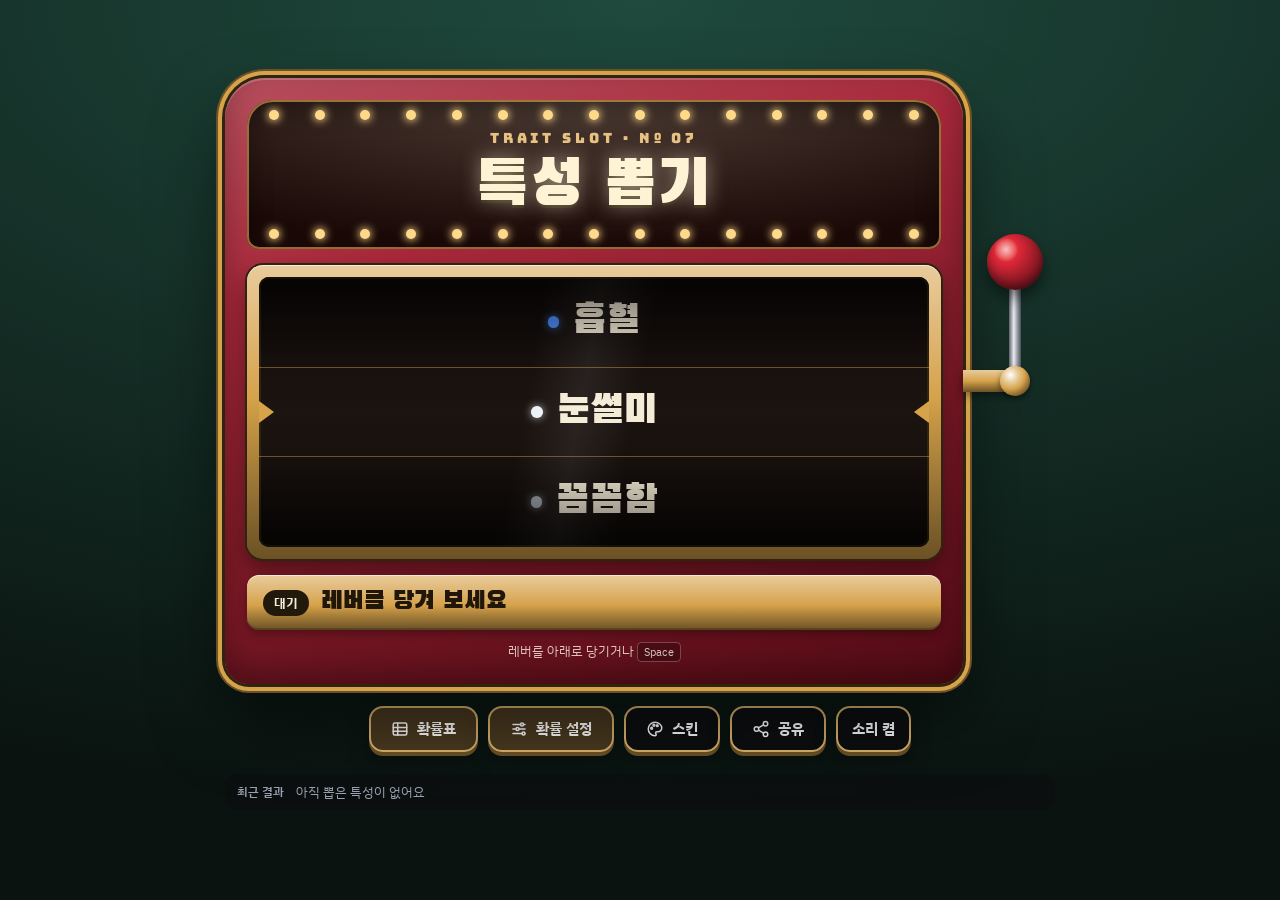
==== index.html @ 380b61eb "특성 뽑기 슬롯 첫 버전 - 레버를 당기면 특성이 도는 슬롯머신, 등급 7단계별 연출 - 확률표 창, 확률 설정 창(특성·확률 편집, 연출 미리보기) - 기본 스킨 10개와 커스텀" ====
<!doctype html>
<html lang="ko">
<head>
<meta charset="utf-8">
<meta name="viewport" content="width=device-width, initial-scale=1, viewport-fit=cover">
<title>특성 뽑기 슬롯</title>
<meta name="description" content="레버를 당기면 특성이 슬롯처럼 돌아가는 뽑기. 확률, 특성, 스킨을 직접 정하고 링크로 친구에게 보낼 수 있어요.">
<meta property="og:title" content="특성 뽑기 슬롯">
<meta property="og:description" content="레버를 당겨 특성을 뽑아 보세요. 희귀할수록 연출이 커져요.">
<link rel="preconnect" href="https://fonts.googleapis.com">
<link rel="preconnect" href="https://fonts.gstatic.com" crossorigin>
<link rel="stylesheet" href="https://fonts.googleapis.com/css2?family=Black+Han+Sans&family=Bungee&family=Do+Hyeon&family=Gaegu:wght@700&family=IBM+Plex+Sans+KR:wght@400;500;600;700&family=Jua&display=swap">
<style>
*,*::before,*::after{box-sizing:border-box}
[hidden]{display:none!important}
:root{
  color-scheme:dark;
  /* 스킨이 덮어쓰는 값 (기본: 클래식 카지노) */
  --body1:#a8283a; --body2:#530b15; --trim:#d6a24a; --sign:#1a0907; --title:#fff3d6;
  --reel:#1c1411; --reelText:#f4ecd6; --bulb:#ffd98a; --knob:#e2283a;
  --display:'Black Han Sans','Apple SD Gothic Neo','Malgun Gothic',sans-serif; --display-weight:400;
  --plate-ink:#21160a; --on-body:rgba(255,245,235,.78);
  /* 스킨에서 파생 */
  --trim-hi:color-mix(in srgb,var(--trim) 55%,#fff);
  --trim-lo:color-mix(in srgb,var(--trim) 50%,#000);
  --trim-deep:color-mix(in srgb,var(--trim) 22%,#000);
  /* 고정 UI */
  --ui-bg:#16171d; --ui-bg-2:#1e2028; --ui-line:rgba(255,255,255,.1); --ui-text:#eceef4; --ui-muted:#9ba1b1;
  --ok:#7fdca6; --warn:#f3c86b; --bad:#ff8f8f;
  --t0:#9ba1a8; --t1:#eef3fa; --t2:#4fd18b; --t3:#4c8dff; --t4:#b366ff; --t5:#ffb52e; --t6:#ff5fa2;
  --rainbow:linear-gradient(90deg,#ff4d4d,#ffa24d,#ffe44d,#5dff7a,#4de1ff,#6b7bff,#d04dff);
  --sign-font:'Bungee','Black Han Sans',Impact,sans-serif;
  --body-font:'IBM Plex Sans KR',system-ui,-apple-system,'Apple SD Gothic Neo','Malgun Gothic',sans-serif;
  --item-h:clamp(58px,min(10.5vw,10vh),100px);
  background:#0a1310;
}
html{height:100%}
body{margin:0;min-height:100%;display:flex;flex-direction:column;overflow-x:clip;background:transparent;color:var(--ui-text);font:15px/1.55 var(--body-font);-webkit-font-smoothing:antialiased}
button,input,select,textarea{font:inherit;color:inherit}
:focus-visible{outline:2px solid var(--trim-hi);outline-offset:2px}

.bg{position:fixed;inset:0;z-index:0;pointer-events:none;background:radial-gradient(130% 90% at 50% 0%,#1f4a3d 0%,#0a1310 100%)}

/* ---------- 무대 ---------- */
.stage{
  position:relative;z-index:1;flex:1;display:flex;flex-direction:column;align-items:center;justify-content:center;gap:22px;
  padding-inline:16px;padding-block:calc(24px + env(safe-area-inset-top,0px)) calc(36px + env(safe-area-inset-bottom,0px));
  transition:padding .3s ease;
}
@media (min-width:1100px){ body.sheet-open .stage{padding-right:436px} }
.dim{position:absolute;inset:0;z-index:5;pointer-events:none;background:rgba(2,3,3,.82);opacity:0;transition:opacity .8s}
.dim.on{opacity:1}
.machine-area{position:relative;z-index:6;width:100%;display:flex;justify-content:center}
.stage.shaking{animation:shake var(--sd,.6s) cubic-bezier(.36,.07,.19,.97) both}
@keyframes shake{
  10%{transform:translate(calc(var(--amp)*-1),calc(var(--amp)*.5)) rotate(-.4deg)}
  20%{transform:translate(var(--amp),calc(var(--amp)*-.6)) rotate(.4deg)}
  30%{transform:translate(calc(var(--amp)*-.8),calc(var(--amp)*-.3))}
  42%{transform:translate(calc(var(--amp)*.7),calc(var(--amp)*.5))}
  56%{transform:translate(calc(var(--amp)*-.5),calc(var(--amp)*.2))}
  70%{transform:translate(calc(var(--amp)*.3),calc(var(--amp)*-.3))}
  85%{transform:translate(calc(var(--amp)*-.15),0)}
  100%{transform:none}
}

/* ---------- 머신 ---------- */
.machine{position:relative;display:flex;width:min(100%,830px)}
.machine[data-hint="epic"]{--bulb:var(--t4)}
.machine[data-hint="legendary"]{--bulb:var(--t5)}
.cabinet{
  flex:1;min-width:0;position:relative;overflow:hidden;
  display:grid;gap:clamp(12px,1.8vh,18px);padding:clamp(14px,2.2vw,22px);
  border-radius:40px 40px 24px 24px;
  background:linear-gradient(165deg,color-mix(in srgb,var(--body1) 82%,#fff) 0%,var(--body1) 28%,var(--body2) 100%);
  box-shadow:0 0 0 3px var(--trim-deep),0 0 0 7px var(--trim),0 0 0 9px var(--trim-lo),0 34px 70px rgba(0,0,0,.55),inset 0 2px 0 rgba(255,255,255,.2),inset 0 -12px 30px rgba(0,0,0,.3);
}
.marquee{
  position:relative;z-index:1;display:grid;gap:2px;text-align:center;
  padding:10px 16px;border-radius:26px 26px 12px 12px;
  background:radial-gradient(120% 140% at 50% 0%,color-mix(in srgb,var(--sign) 78%,var(--title)),var(--sign) 70%);
  box-shadow:inset 0 0 0 2px color-mix(in srgb,var(--trim) 65%,transparent),inset 0 8px 24px rgba(0,0,0,.35);
}
.bulbs{display:flex;justify-content:space-between;padding-inline:6px}
.bulb{width:10px;height:10px;border-radius:50%;background:var(--bulb);box-shadow:0 0 8px 1px var(--bulb);animation:twinkle 2.6s ease-in-out infinite;animation-delay:calc(var(--i) * -.19s)}
.machine.spinning .bulb{animation:chase .45s steps(1,end) infinite;animation-delay:calc(var(--i) * -.035s)}
.machine[data-hint] .bulb{animation-duration:.22s}
.machine.blackbulbs .bulb{animation:flicker .11s steps(1,end) infinite}
@keyframes twinkle{50%{opacity:.5}}
@keyframes chase{50%{opacity:.15;box-shadow:none}}
@keyframes flicker{50%{opacity:.05;box-shadow:none}}
.eyebrow{margin:6px 0 0;font-family:var(--sign-font);font-size:clamp(11px,1.4vw,14px);letter-spacing:.28em;color:color-mix(in srgb,var(--trim) 60%,var(--title));overflow-wrap:anywhere}
.marquee h1{margin:0 0 6px;font-family:var(--display);font-weight:var(--display-weight);font-size:clamp(34px,min(7vw,7vh),68px);line-height:1.1;letter-spacing:.02em;color:var(--title);text-shadow:0 0 20px color-mix(in srgb,var(--title) 50%,transparent),0 3px 0 var(--trim-deep);overflow-wrap:anywhere}

.window-frame{
  --tc:var(--t0);
  position:relative;isolation:isolate;padding:clamp(8px,1.2vw,12px);border-radius:16px;
  background:linear-gradient(180deg,var(--trim-hi),var(--trim) 45%,var(--trim-lo));
  box-shadow:0 0 0 2px var(--trim-deep),inset 0 1px 0 rgba(255,255,255,.6),0 10px 22px rgba(0,0,0,.4);
}
.window-frame.lit{animation:litPulse 1.6s ease-in-out infinite;box-shadow:0 0 0 2px var(--trim-deep),inset 0 1px 0 rgba(255,255,255,.6),0 0 0 5px var(--tc),0 0 48px 12px color-mix(in srgb,var(--tc) 55%,transparent)}
.window-frame.rainbow{animation:litPulse 1.6s ease-in-out infinite,hue 2.2s linear infinite}
.window-frame.thump{animation:thump .28s ease-out}
.window-frame.beat{animation:beat .56s ease-out}
@keyframes litPulse{50%{box-shadow:0 0 0 2px var(--trim-deep),inset 0 1px 0 rgba(255,255,255,.6),0 0 0 5px var(--tc),0 0 22px 2px color-mix(in srgb,var(--tc) 40%,transparent)}}
@keyframes thump{0%{transform:translateY(5px)}100%{transform:none}}
@keyframes beat{0%{transform:scale(1)}14%{transform:scale(1.045)}28%{transform:scale(1)}42%{transform:scale(1.025)}100%{transform:scale(1)}}
@keyframes hue{to{filter:hue-rotate(360deg)}}
.rays{
  position:absolute;left:50%;top:50%;z-index:-1;width:170%;aspect-ratio:1;translate:-50% -50%;
  pointer-events:none;opacity:0;transition:opacity .5s;
  background:repeating-conic-gradient(from 0deg,color-mix(in srgb,var(--tc) 55%,transparent) 0deg 7deg,transparent 7deg 20deg);
  -webkit-mask:radial-gradient(closest-side,#000 25%,transparent);mask:radial-gradient(closest-side,#000 25%,transparent);
}
.window-frame.rays .rays{opacity:1;animation:spin 10s linear infinite}
.window-frame.rainbow .rays{background:repeating-conic-gradient(from 0deg,#ff4d4d99 0 6deg,transparent 6deg 14deg,#ffe44d99 14deg 20deg,transparent 20deg 28deg,#4de1ff99 28deg 34deg,transparent 34deg 42deg,#d04dff99 42deg 48deg,transparent 48deg 56deg)}
@keyframes spin{to{rotate:360deg}}

.window{
  --fo:.8;
  position:relative;height:calc(var(--item-h) * 3);overflow:hidden;border-radius:10px;
  background:linear-gradient(180deg,color-mix(in srgb,var(--reel) 50%,#000) 0%,var(--reel) 50%,color-mix(in srgb,var(--reel) 50%,#000) 100%);
  box-shadow:inset 0 0 0 2px var(--trim-deep);
}
.window::before{
  content:"";position:absolute;inset:0;z-index:2;pointer-events:none;
  background:linear-gradient(180deg,rgba(0,0,0,.55),transparent 33%,transparent 67%,rgba(0,0,0,.55)),linear-gradient(100deg,transparent 40%,rgba(255,255,255,.07) 48%,transparent 56%);
}
.window::after{content:"";position:absolute;inset:0;z-index:4;pointer-events:none;background:#fff;opacity:0}
.window.wflash::after{animation:flashA .5s ease-out}
.window.glitch{animation:flicker .09s steps(1,end) infinite;filter:contrast(1.5) saturate(1.6)}
.window.glitch .strip{animation:glitch .16s steps(2,end) infinite}
.window.glitch .item:nth-child(2) .nm{text-shadow:3px 0 #ff2a55,-3px 0 #2af0ff}
@keyframes glitch{0%{transform:translate(0,0)}25%{transform:translate(-5px,2px) skewX(9deg)}50%{transform:translate(4px,-2px)}75%{transform:translate(-2px,0) skewX(-7deg)}100%{transform:translate(2px,1px)}}
.strip{position:absolute;left:0;right:0;top:0;will-change:transform}
.item{
  --c:var(--t0);
  height:var(--item-h);display:flex;align-items:center;justify-content:center;gap:14px;padding-inline:32px;
  color:var(--reelText);font-family:var(--display);font-weight:var(--display-weight);font-size:calc(var(--item-h) * .44);white-space:nowrap;
}
.item .nm{display:block;min-width:0;overflow:hidden;text-overflow:ellipsis;padding-block:4px}
.pip{flex:none;display:inline-block;width:9px;height:9px;border-radius:50%;background:var(--c);box-shadow:0 0 8px color-mix(in srgb,var(--c) 70%,transparent)}
.item .pip{width:calc(var(--item-h) * .13);height:calc(var(--item-h) * .13)}
[data-l="6"] .pip{background:var(--rainbow)}
.item.res .nm{color:var(--nmc,var(--reelText))}
.item.res[data-l="1"] .nm{--nmc:var(--reelText)}
.item.res[data-l="2"] .nm,.item.res[data-l="3"] .nm,.item.res[data-l="4"] .nm,.item.res[data-l="5"] .nm{--nmc:color-mix(in srgb,var(--c) 78%,var(--reelText));filter:drop-shadow(0 0 10px var(--c))}
.item.shine .nm{background:linear-gradient(100deg,var(--nmc,var(--reelText)) 35%,color-mix(in srgb,var(--reelText) 20%,#fff) 50%,var(--nmc,var(--reelText)) 65%) 0 0/300% 100%;-webkit-background-clip:text;background-clip:text;color:transparent;animation:shine 1.3s ease-in-out 2}
.item.big .nm{animation:shine 1.3s ease-in-out 2,pop .5s cubic-bezier(.2,1.6,.4,1)}
.item.res[data-l="6"] .nm{background:linear-gradient(90deg,#ff4d4d,#ffa24d,#ffe44d,#5dff7a,#4de1ff,#6b7bff,#d04dff,#ff4d4d) 0 0/200% 100%;-webkit-background-clip:text;background-clip:text;color:transparent;filter:drop-shadow(0 0 10px rgba(255,255,255,.5));animation:rainbowText 2s linear infinite,pop .6s cubic-bezier(.2,1.6,.4,1)}
@keyframes shine{from{background-position:100% 0}to{background-position:0 0}}
@keyframes pop{0%{transform:scale(1.4)}100%{transform:scale(1)}}
@keyframes rainbowText{to{background-position:200% 0}}
.payline{position:absolute;left:0;right:0;top:var(--item-h);height:var(--item-h);z-index:3;pointer-events:none;border-block:1px solid color-mix(in srgb,var(--trim) 45%,transparent)}
.payline::before,.payline::after{content:"";position:absolute;top:50%;translate:0 -50%;border-block:11px solid transparent}
.payline::before{left:0;border-left:15px solid var(--trim)}
.payline::after{right:0;border-right:15px solid var(--trim)}
.fx-layer{position:absolute;inset:0;z-index:5;pointer-events:none}
.sparkle{position:absolute;translate:-50% -50%;scale:0;filter:drop-shadow(0 0 6px var(--sc));animation:star .9s ease-out both}
.sparkle::before{content:"";position:absolute;inset:0;background:var(--sc);clip-path:polygon(50% 0,60% 40%,100% 50%,60% 60%,50% 100%,40% 60%,0 50%,40% 40%)}
@keyframes star{0%{scale:0;rotate:0deg}40%{scale:1;rotate:45deg;opacity:1}100%{scale:0;rotate:90deg;opacity:0}}
.ribbon{
  position:absolute;left:-8%;right:-8%;top:50%;padding:8px 0;text-align:center;white-space:nowrap;overflow:hidden;
  font-family:var(--sign-font);font-size:clamp(16px,2.4vw,24px);letter-spacing:.22em;color:#fff;text-shadow:0 2px 0 rgba(0,0,0,.35);
  background:linear-gradient(90deg,transparent,var(--tc) 18%,var(--tc) 82%,transparent);
  transform:translateY(-50%) rotate(-6deg) translateX(-115%);
  animation:ribbon 1.7s cubic-bezier(.2,.8,.2,1) forwards;
}
@keyframes ribbon{
  25%{transform:translateY(-50%) rotate(-6deg) translateX(0)}
  75%{transform:translateY(-50%) rotate(-6deg) translateX(0);opacity:1}
  100%{transform:translateY(-50%) rotate(-6deg) translateX(115%);opacity:0}
}

.plate{
  --pc:var(--reelText);
  position:relative;z-index:1;display:flex;align-items:center;gap:12px;min-height:clamp(48px,6vh,60px);padding:8px 16px;border-radius:12px;
  background:linear-gradient(180deg,var(--trim-hi),var(--trim) 55%,var(--trim-lo));color:var(--plate-ink);
  box-shadow:inset 0 1px 0 rgba(255,255,255,.6),inset 0 -2px 0 rgba(0,0,0,.2),0 4px 10px rgba(0,0,0,.3);
}
.plate-tier{flex:none;padding:3px 11px;border-radius:999px;background:color-mix(in srgb,var(--trim-deep) 70%,#000);color:var(--pc);font-size:13px;font-weight:700}
.plate[data-l="6"] .plate-tier{background:var(--rainbow);color:#1a0a0a}
.plate-name{flex:1;min-width:0;overflow:hidden;text-overflow:ellipsis;white-space:nowrap;font-family:var(--display);font-weight:var(--display-weight);font-size:clamp(17px,2.4vw,25px)}
.plate-odds{flex:none;font-size:13px;font-weight:600;font-variant-numeric:tabular-nums;opacity:.75}
.hint{position:relative;z-index:1;margin:-4px 0 0;text-align:center;font-size:12.5px;color:var(--on-body)}
kbd{font-family:inherit;font-size:11px;padding:1px 6px;border-radius:4px;background:rgba(0,0,0,.25);border:1px solid rgba(255,255,255,.25)}

/* 머신 모양 */
.machine[data-shape="square"] .cabinet{border-radius:6px;box-shadow:0 0 0 4px var(--trim-deep),0 0 0 9px var(--trim),14px 16px 0 9px rgba(0,0,0,.45),inset 0 3px 0 rgba(255,255,255,.2),inset 0 -12px 0 rgba(0,0,0,.18)}
.machine[data-shape="square"] .marquee,.machine[data-shape="square"] .window-frame,.machine[data-shape="square"] .plate{border-radius:4px}
.machine[data-shape="square"] .window{border-radius:2px}
.machine[data-shape="capsule"] .cabinet{border-radius:64px;padding:clamp(20px,3.2vw,30px) clamp(20px,3.4vw,32px)}
.machine[data-shape="capsule"] .marquee{border-radius:44px}
.machine[data-shape="capsule"] .bulbs{padding-inline:26px}
.machine[data-shape="capsule"] .window-frame{border-radius:28px}
.machine[data-shape="capsule"] .window{border-radius:20px}
.machine[data-shape="capsule"] .plate{border-radius:999px}

/* ---------- 레버 ---------- */
.lever-wrap{position:relative;flex:none;width:92px}
.lever-arm{position:absolute;left:0;top:50%;width:52px;height:22px;translate:0 -50%;border-radius:0 7px 7px 0;background:linear-gradient(180deg,var(--trim-hi),var(--trim) 50%,var(--trim-lo));box-shadow:0 4px 8px rgba(0,0,0,.4)}
.lever{position:absolute;inset:0;padding:0;margin:0;border:0;background:none;cursor:grab;touch-action:none;-webkit-tap-highlight-color:transparent}
.lever.grabbing{cursor:grabbing}
.lever:focus-visible{outline:none}
.lever:focus-visible .knob{outline:3px solid var(--trim-hi);outline-offset:3px}
.pivot{position:absolute;left:52px;top:50%;width:0;height:0}
.hub{position:absolute;left:-15px;top:-15px;z-index:2;width:30px;height:30px;border-radius:50%;background:radial-gradient(circle at 35% 30%,#fff,var(--trim-hi) 25%,var(--trim) 50%,var(--trim-deep));box-shadow:0 3px 6px rgba(0,0,0,.5)}
.shaft{position:absolute;left:0;top:-130px;z-index:1;width:12px;height:130px;translate:-50% 0;border-radius:6px;background:linear-gradient(90deg,#5c6068,#e9ecf0 40%,#a3a8b0 65%,#4b4f57)}
.knob{
  position:absolute;left:0;top:0;z-index:3;width:56px;height:56px;border-radius:50%;transform:translate(-50%,-50%) translateY(-130px);
  background:radial-gradient(circle at 34% 28%,color-mix(in srgb,var(--knob) 30%,#fff) 0,var(--knob) 22%,color-mix(in srgb,var(--knob) 62%,#000) 62%,color-mix(in srgb,var(--knob) 28%,#000) 100%);
  box-shadow:0 8px 16px rgba(0,0,0,.5),inset 0 -5px 10px rgba(0,0,0,.35);
}
.lever.invite .knob{animation:invite 1.8s ease-in-out infinite}
@keyframes invite{50%{box-shadow:0 8px 16px rgba(0,0,0,.5),inset 0 -5px 10px rgba(0,0,0,.35),0 0 0 10px color-mix(in srgb,var(--knob) 30%,transparent)}}

/* ---------- 아래 버튼 / 기록 ---------- */
.controls{display:flex;flex-wrap:wrap;justify-content:center;gap:10px;width:min(100%,830px)}
.ctl{
  display:inline-flex;align-items:center;gap:8px;padding:12px 20px;border-radius:14px;cursor:pointer;
  border:2px solid color-mix(in srgb,var(--trim) 80%,#fff);background:rgba(14,12,16,.66);color:#fff;font-weight:700;font-size:15px;line-height:1;
  -webkit-backdrop-filter:blur(6px);backdrop-filter:blur(6px);
  box-shadow:0 4px 0 var(--trim-lo),0 10px 22px rgba(0,0,0,.3);transition:transform .08s,box-shadow .08s,background .15s;
}
.ctl:hover{background:rgba(14,12,16,.8)}
.ctl:active{transform:translateY(3px);box-shadow:0 1px 0 var(--trim-lo),0 4px 10px rgba(0,0,0,.3)}
.ctl.main{background:color-mix(in srgb,var(--trim) 30%,rgba(14,12,16,.8))}
.ctl svg{width:18px;height:18px;flex:none}
.ctl.sound{padding-inline:14px}
.history{display:flex;flex-wrap:wrap;align-items:center;gap:6px 8px;width:min(100%,830px);padding:8px 12px;border-radius:14px;background:rgba(14,12,16,.5);-webkit-backdrop-filter:blur(6px);backdrop-filter:blur(6px);font-size:13px}
.history-label{font-size:12px;font-weight:600;color:var(--ui-muted);margin-right:4px}
.history ol{list-style:none;margin:0;padding:0;display:contents}
.history li{--c:var(--t0);display:inline-flex;align-items:center;gap:6px;padding:3px 10px;border-radius:999px;background:rgba(255,255,255,.06);border:1px solid rgba(255,255,255,.08)}
.history li:first-child{border-color:color-mix(in srgb,var(--c) 65%,transparent);background:color-mix(in srgb,var(--c) 14%,transparent)}
.history li.empty{padding:0;border:0;background:none;color:var(--ui-muted)}

/* ---------- 창(dialog) ---------- */
dialog{padding:0;border:0;color:var(--ui-text);background:var(--ui-bg);max-width:none;max-height:none;overscroll-behavior:contain}
dialog::backdrop{background:rgba(4,4,8,.62);-webkit-backdrop-filter:blur(2px);backdrop-filter:blur(2px)}
dialog.modal{width:min(700px,calc(100vw - 32px));max-height:min(88vh,920px);border-radius:18px;border:1px solid var(--ui-line);box-shadow:0 30px 80px rgba(0,0,0,.6)}
dialog.modal[open],dialog.sheet[open]{display:flex;flex-direction:column}
dialog.sheet{margin:0 0 0 auto;width:min(420px,100vw);height:100%;max-height:100%;border-left:1px solid var(--ui-line);box-shadow:-20px 0 60px rgba(0,0,0,.45)}
dialog.sheet::backdrop{background:rgba(0,0,0,.12);-webkit-backdrop-filter:none;backdrop-filter:none}
.dlg-head{flex:none;display:flex;align-items:center;justify-content:space-between;gap:12px;padding:16px 20px;border-bottom:1px solid var(--ui-line)}
.dlg-head h2{margin:0;font-size:19px;font-weight:700}
.dlg-body{flex:1;min-height:0;overflow:auto;padding:16px 20px;display:grid;gap:14px;align-content:start}
.dlg-foot{flex:none;display:flex;flex-wrap:wrap;justify-content:space-between;align-items:center;gap:10px;padding:12px 20px;border-top:1px solid var(--ui-line)}
.x{width:36px;height:36px;border-radius:10px;border:1px solid var(--ui-line);background:none;font-size:20px;line-height:1;cursor:pointer}
.x:hover{background:rgba(255,255,255,.06)}
.lead{margin:0;font-size:13.5px;line-height:1.65;color:var(--ui-muted);text-wrap:pretty}
.btn{padding:9px 16px;border-radius:10px;border:1px solid color-mix(in srgb,var(--trim) 70%,#fff);background:color-mix(in srgb,var(--trim) 22%,transparent);font-size:14px;font-weight:700;cursor:pointer}
.btn:hover{background:color-mix(in srgb,var(--trim) 34%,transparent)}
.btn.ghost{border-color:var(--ui-line);background:none;font-weight:500}
.btn.ghost:hover{background:rgba(255,255,255,.05)}
.btn.armed{border-color:var(--bad);color:var(--bad)}
.muted{color:var(--ui-muted);font-size:13px}
.field-label{display:block;margin-bottom:6px;font-size:12.5px;font-weight:600;color:var(--ui-muted)}
.txt{width:100%;padding:9px 11px;border-radius:9px;border:1px solid rgba(255,255,255,.13);background:rgba(0,0,0,.3);color:var(--ui-text);font-size:14px}
textarea.txt{resize:vertical;min-height:70px;line-height:1.5}
.txt:focus{outline:2px solid var(--trim-hi);outline-offset:1px;border-color:transparent}
.chip{--c:var(--t0);display:inline-flex;align-items:center;gap:6px;padding:3px 10px 3px 8px;border-radius:999px;background:color-mix(in srgb,var(--c) 16%,transparent);color:var(--c);font-size:13px;font-weight:700;white-space:nowrap}
[data-l="6"] .chip{background:rgba(255,255,255,.07);color:#ffd1e4}

/* 확률표 */
.table-wrap{overflow-x:auto;border:1px solid var(--ui-line);border-radius:12px}
.odds-table{width:100%;border-collapse:collapse;font-size:14px;min-width:460px}
.odds-table th{padding:10px 12px;text-align:left;font-size:12px;font-weight:600;color:var(--ui-muted);background:var(--ui-bg-2);border-bottom:1px solid var(--ui-line)}
.odds-table td{padding:11px 12px;border-bottom:1px solid var(--ui-line);vertical-align:top}
.odds-table tr:last-child td{border-bottom:0}
.odds-table .num{text-align:right;font-variant-numeric:tabular-nums;white-space:nowrap}
.odds-table th.num{text-align:right}
.odds-table td.num{font-weight:700}
.odds-table .traits{color:var(--ui-text);line-height:1.6}
.odds-table tr.off{opacity:.42}
.odds-table tfoot td{background:var(--ui-bg-2);font-weight:700}

/* 확률 설정 */
.sum{display:flex;flex-wrap:wrap;justify-content:space-between;align-items:baseline;gap:4px 10px;padding:10px 12px;border-radius:10px;background:rgba(0,0,0,.28);font-size:13px}
.sum b{font-size:17px;font-variant-numeric:tabular-nums}
.sum .sum-note{font-size:12.5px}
.sum[data-state="ok"] .sum-note{color:var(--ok)}
.sum[data-state="warn"] .sum-note{color:var(--warn)}
.sum[data-state="bad"] .sum-note{color:var(--bad)}
.tier-list{list-style:none;margin:0;padding:0;display:grid;gap:10px}
.tier-row{--c:var(--t0);display:grid;gap:8px;padding:12px;border-radius:12px;background:rgba(255,255,255,.03);border:1px solid rgba(255,255,255,.07)}
.tr-head{display:flex;flex-wrap:wrap;align-items:center;gap:8px 10px}
.preview{padding:3px 10px;border-radius:999px;border:1px solid rgba(255,255,255,.16);background:none;color:var(--ui-muted);font-size:12px;cursor:pointer}
.preview:hover{color:var(--ui-text);border-color:rgba(255,255,255,.32)}
.prob{margin-left:auto;display:inline-flex;align-items:center;gap:5px;font-size:13px;color:var(--ui-muted)}
.prob input{width:84px;padding:6px 9px;border-radius:8px;border:1px solid rgba(255,255,255,.14);background:rgba(0,0,0,.35);color:var(--ui-text);font-weight:600;font-variant-numeric:tabular-nums;text-align:right}
.fx-desc{margin:0;font-size:12px;line-height:1.5;color:var(--ui-muted)}
.tier-row textarea{width:100%;min-height:52px;max-height:160px;field-sizing:content;resize:vertical;padding:8px 10px;border-radius:8px;border:1px solid rgba(255,255,255,.12);background:rgba(0,0,0,.3);color:var(--ui-text);font-size:14px;line-height:1.5}
.prob input:focus,.tier-row textarea:focus{outline:2px solid color-mix(in srgb,var(--c) 70%,#fff);outline-offset:1px;border-color:transparent}
.tr-meta{margin:0;font-size:12px;color:var(--ui-muted);font-variant-numeric:tabular-nums}
.tr-meta.warn{color:var(--warn)}
.save-state{font-size:12.5px;color:var(--ui-muted)}
.save-state.bad{color:var(--bad)}

/* 스킨 */
.skin-grid{display:grid;grid-template-columns:repeat(2,minmax(0,1fr));gap:10px}
.skin-card{display:grid;gap:6px;padding:6px 6px 8px;border-radius:12px;border:2px solid transparent;background:var(--ui-bg-2);text-align:left;cursor:pointer}
.skin-card:hover{border-color:rgba(255,255,255,.18)}
.skin-card[aria-pressed="true"]{border-color:var(--trim-hi)}
.skin-name{padding-inline:4px;font-size:13px;font-weight:600}
.thumb{position:relative;display:grid;place-items:center;aspect-ratio:16/10;border-radius:8px;overflow:hidden}
.thumb-plus{font-size:13px;color:var(--ui-muted)}
.mini{display:grid;gap:4px;width:52%;padding:6px;border-radius:12px 12px 7px 7px;background:linear-gradient(165deg,color-mix(in srgb,var(--body1) 82%,#fff),var(--body1) 30%,var(--body2));box-shadow:0 0 0 2px var(--trim),0 6px 14px rgba(0,0,0,.4)}
.mini[data-shape="square"]{border-radius:2px}
.mini[data-shape="capsule"]{border-radius:20px;padding:7px 9px}
.mini-sign{height:9px;border-radius:4px;background:var(--sign);box-shadow:inset 0 0 0 1px var(--trim)}
.mini-win{height:26px;border-radius:3px;background:var(--reel);box-shadow:0 0 0 2px var(--trim);display:grid;place-items:center}
.mini-win i{display:block;width:60%;height:4px;border-radius:2px;background:var(--reelText);opacity:.85}
.mini-plate{height:6px;border-radius:3px;background:var(--trim)}
.editor{display:grid;gap:16px;padding-top:6px;border-top:1px solid var(--ui-line)}
.editor h3{margin:0;font-size:14px;font-weight:700}
.editor-group{display:grid;gap:10px}
.fields{display:grid;grid-template-columns:repeat(2,minmax(0,1fr));gap:10px 12px}
.fields .wide{grid-column:1/-1}
.color-field{display:flex;align-items:center;gap:8px;padding:6px 8px;border-radius:9px;background:rgba(0,0,0,.25);border:1px solid rgba(255,255,255,.08);font-size:13px;cursor:pointer}
.color-field input{flex:none;width:30px;height:26px;padding:0;border:0;border-radius:6px;background:none;cursor:pointer}
.color-field span{min-width:0;overflow:hidden;text-overflow:ellipsis;white-space:nowrap}
.select-field select,.range-field input{width:100%}
.select-field select{padding:8px 10px;border-radius:9px;border:1px solid rgba(255,255,255,.13);background:var(--ui-bg-2);color:var(--ui-text);font-size:14px}
.range-field{display:grid;gap:4px;font-size:13px}
.range-field output{color:var(--ui-muted);font-variant-numeric:tabular-nums}
.range-field input{accent-color:var(--trim)}
.file-row{display:flex;flex-wrap:wrap;gap:8px;align-items:center}
.file-btn{position:relative;overflow:hidden}
.file-btn input{position:absolute;inset:0;opacity:0;cursor:pointer}
.file-btn:focus-within{outline:2px solid var(--trim-hi);outline-offset:2px}
.note{margin:0;font-size:12.5px;line-height:1.6;color:var(--ui-muted)}
.note.warn{color:var(--warn)}

/* 공유 */
.copy-row{display:flex;gap:8px}
.copy-row .txt{flex:1;min-width:0}
details.fold{border:1px solid var(--ui-line);border-radius:12px;padding:10px 14px}
details.fold summary{cursor:pointer;font-weight:600;font-size:14px}
details.fold[open] summary{margin-bottom:10px}
details.fold .inner{display:grid;gap:10px}
.section-title{margin:6px 0 0;font-size:14px;font-weight:700}

/* ---------- 연출 레이어 ---------- */
.flash{position:fixed;inset:0;z-index:30;pointer-events:none;background:var(--fc,#fff);opacity:0}
.flash.go{animation:flashA .7s ease-out forwards}
@keyframes flashA{0%{opacity:var(--fo)}100%{opacity:0}}
.shock{position:fixed;z-index:35;width:0;height:0;border-radius:50%;border:14px solid var(--sc,#fff);translate:-50% -50%;pointer-events:none;box-shadow:0 0 30px var(--sc,#fff),inset 0 0 30px var(--sc,#fff);animation:shock .9s cubic-bezier(.1,.7,.3,1) forwards}
.shock.rainbow{--sc:#ff5fa2;animation:shock .9s cubic-bezier(.1,.7,.3,1) forwards,hue .45s linear infinite}
@keyframes shock{0%{width:0;height:0;opacity:1;border-width:14px}100%{width:150vmax;height:150vmax;opacity:0;border-width:1px}}
.blackout{position:fixed;inset:0;z-index:45;pointer-events:none;background:#000;opacity:0;transition:opacity .35s}
.blackout.on{opacity:1}
.crack{position:fixed;left:50%;top:0;bottom:0;z-index:46;width:4px;margin-left:-2px;pointer-events:none;opacity:0;transform:scale(1,0);background:linear-gradient(#ff4d4d,#ffa24d,#ffe44d,#5dff7a,#4de1ff,#6b7bff,#d04dff);box-shadow:0 0 24px 6px rgba(255,255,255,.55)}
.crack.go{animation:crack .9s cubic-bezier(.7,0,.3,1) forwards}
@keyframes crack{0%{opacity:1;transform:scale(1,0)}55%{opacity:1;transform:scale(1,1)}100%{opacity:1;transform:scale(600,1)}}
.fx{position:fixed;inset:0;z-index:60;width:100%;height:100%;pointer-events:none}
.toast{position:fixed;left:50%;bottom:calc(24px + env(safe-area-inset-bottom,0px));z-index:70;translate:-50% 0;max-width:calc(100vw - 32px);padding:10px 18px;border-radius:12px;background:#111216;border:1px solid var(--ui-line);box-shadow:0 12px 30px rgba(0,0,0,.45);font-size:14px;opacity:0;transform:translateY(10px);transition:opacity .25s,transform .25s;pointer-events:none}
.toast.show{opacity:1;transform:none}

.reveal{
  --tc:var(--t4);
  position:fixed;inset:0;z-index:50;display:grid;place-items:center;overflow:hidden;cursor:pointer;
  padding-inline:16px;padding-block:calc(24px + env(safe-area-inset-top,0px)) calc(24px + env(safe-area-inset-bottom,0px));
  background:radial-gradient(circle at 50% 45%,color-mix(in srgb,var(--tc) 30%,#07040a) 0%,rgba(4,3,6,.93) 62%);
  animation:fadeIn .35s ease-out;
}
@keyframes fadeIn{from{opacity:0}}
.reveal-rays{position:absolute;left:50%;top:45%;width:170vmax;aspect-ratio:1;translate:-50% -50%;pointer-events:none;background:repeating-conic-gradient(from 0deg,color-mix(in srgb,var(--tc) 40%,transparent) 0deg 5deg,transparent 5deg 15deg);-webkit-mask:radial-gradient(closest-side,#000 8%,transparent 60%);mask:radial-gradient(closest-side,#000 8%,transparent 60%);animation:spin 24s linear infinite}
.reveal[data-tier="mythic"] .reveal-rays{background:repeating-conic-gradient(from 0deg,#ff4d4d77 0 5deg,transparent 5deg 12deg,#ffe44d77 12deg 17deg,transparent 17deg 24deg,#4de1ff77 24deg 29deg,transparent 29deg 36deg,#d04dff77 36deg 41deg,transparent 41deg 48deg);animation:spin 14s linear infinite}
.reveal-card{position:relative;display:grid;justify-items:center;gap:10px;max-width:min(92vw,960px);text-align:center}
.reveal-en{display:flex;flex-wrap:wrap;justify-content:center;font-family:var(--sign-font);font-size:clamp(26px,6vw,60px);letter-spacing:.08em;color:var(--tc);text-shadow:0 0 28px var(--tc)}
.reveal-en span{display:inline-block;animation:drop .5s cubic-bezier(.2,1.6,.4,1) both}
.reveal[data-tier="mythic"] .reveal-en span{color:hsl(calc(var(--i) * 52) 100% 66%);text-shadow:0 0 24px currentColor}
@keyframes drop{0%{transform:translateY(-60px) scale(1.6);opacity:0}100%{transform:none;opacity:1}}
.reveal-ko{font-size:14px;font-weight:600;letter-spacing:.18em;color:#fff;opacity:.8}
.reveal-name{font-family:var(--display);font-weight:var(--display-weight);font-size:clamp(44px,12vw,120px);line-height:1.08;color:#fff;overflow-wrap:anywhere;text-wrap:balance;text-shadow:0 0 36px var(--tc),0 5px 0 rgba(0,0,0,.35);animation:slam .7s cubic-bezier(.2,1.4,.35,1) .15s both}
.reveal[data-tier="legendary"] .reveal-name{color:#fff5d8}
.reveal[data-tier="mythic"] .reveal-name{background:linear-gradient(90deg,#ff4d4d,#ffa24d,#ffe44d,#5dff7a,#4de1ff,#6b7bff,#d04dff,#ff4d4d) 0 0/200% 100%;-webkit-background-clip:text;background-clip:text;color:transparent;text-shadow:none;filter:drop-shadow(0 0 22px rgba(255,255,255,.45));animation:slam .8s cubic-bezier(.2,1.4,.35,1) .15s both,rainbowText 2.4s linear infinite}
@keyframes slam{0%{transform:scale(2.6);opacity:0;filter:blur(8px)}60%{opacity:1;filter:blur(0)}100%{transform:scale(1)}}
.reveal-odds{font-size:14px;color:#fff;opacity:.75;font-variant-numeric:tabular-nums}
.reveal-close{margin-top:14px;padding:10px 28px;border-radius:999px;border:1px solid color-mix(in srgb,var(--tc) 70%,#fff);background:color-mix(in srgb,var(--tc) 22%,transparent);color:#fff;font-weight:700;cursor:pointer}

/* ---------- 반응형 / 모션 ---------- */
@media (max-width:640px){
  dialog.sheet{margin:auto 0 0 0;width:100%;height:auto;max-height:78vh;border-left:0;border-top:1px solid var(--ui-line);border-radius:18px 18px 0 0}
  .fields{grid-template-columns:minmax(0,1fr)}
}
@media (max-width:560px){
  .lever-wrap{width:60px}
  .lever-arm{width:34px;height:18px}
  .pivot{left:34px}
  .knob{width:42px;height:42px}
  .hub{left:-12px;top:-12px;width:24px;height:24px}
  .item{padding-inline:24px;gap:10px}
  .bulb{width:7px;height:7px}
  .ctl{padding:11px 14px;font-size:14px}
  .machine[data-shape="capsule"] .cabinet{border-radius:40px}
}
@media (prefers-reduced-motion:reduce){
  .bulb,.machine.spinning .bulb,.machine.blackbulbs .bulb{animation:none}
  .window-frame.rays .rays,.reveal-rays{animation:none}
  .window-frame.lit,.window-frame.rainbow{animation:none}
  .lever.invite .knob{animation:none}
  .stage{transition:none}
}
</style>
</head>
<body>
<div class="bg" id="bg" aria-hidden="true"></div>

<main class="stage" id="stage">
  <div class="dim" id="dim" aria-hidden="true"></div>

  <section class="machine-area" aria-label="뽑기 머신">
    <div class="machine" id="machine" data-shape="arch">
      <div class="cabinet">
        <header class="marquee">
          <div class="bulbs" id="bulbsTop" aria-hidden="true"></div>
          <p class="eyebrow" id="eyebrow">TRAIT SLOT · Nº 07</p>
          <h1 id="title">특성 뽑기</h1>
          <div class="bulbs" id="bulbsBot" aria-hidden="true"></div>
        </header>
        <div class="window-frame" id="frame">
          <div class="rays" aria-hidden="true"></div>
          <div class="window" id="win">
            <div class="strip" id="strip"></div>
            <div class="payline" aria-hidden="true"></div>
          </div>
          <div class="fx-layer" id="fxLayer" aria-hidden="true"></div>
        </div>
        <div class="plate" id="plate" aria-live="polite">
          <span class="plate-tier" id="plateTier">대기</span>
          <span class="plate-name" id="plateName">레버를 당겨 보세요</span>
          <span class="plate-odds" id="plateOdds"></span>
        </div>
        <p class="hint">레버를 아래로 당기거나 <kbd>Space</kbd></p>
      </div>
      <div class="lever-wrap">
        <div class="lever-arm" aria-hidden="true"></div>
        <button class="lever invite" id="lever" type="button" aria-label="레버 당기기">
          <span class="pivot"><span class="shaft" id="shaft"></span><span class="hub"></span><span class="knob" id="knob"></span></span>
        </button>
      </div>
    </div>
  </section>

  <nav class="controls" aria-label="메뉴">
    <button class="ctl main" type="button" data-open="dlgTable">
      <svg viewBox="0 0 24 24" fill="none" stroke="currentColor" stroke-width="2" stroke-linecap="round" aria-hidden="true"><rect x="3" y="4" width="18" height="16" rx="2"/><path d="M3 10h18M3 15h18M9 4v16"/></svg>확률표
    </button>
    <button class="ctl main" type="button" data-open="dlgSettings">
      <svg viewBox="0 0 24 24" fill="none" stroke="currentColor" stroke-width="2" stroke-linecap="round" aria-hidden="true"><path d="M4 6h10M18 6h2M4 12h4M12 12h8M4 18h12M20 18h0"/><circle cx="16" cy="6" r="2"/><circle cx="10" cy="12" r="2"/><circle cx="18" cy="18" r="2"/></svg>확률 설정
    </button>
    <button class="ctl" type="button" data-open="dlgSkin">
      <svg viewBox="0 0 24 24" fill="none" stroke="currentColor" stroke-width="2" stroke-linecap="round" stroke-linejoin="round" aria-hidden="true"><path d="M12 3a9 9 0 1 0 0 18c1.1 0 1.6-.8 1.6-1.6 0-.5-.2-.8-.4-1.1-.3-.3-.4-.7-.4-1.1 0-.9.7-1.6 1.6-1.6H16a5 5 0 0 0 5-5c0-4-4-7.6-9-7.6z"/><circle cx="7.5" cy="11" r="1.2"/><circle cx="10.5" cy="7" r="1.2"/><circle cx="15" cy="7.5" r="1.2"/></svg>스킨
    </button>
    <button class="ctl" type="button" data-open="dlgShare">
      <svg viewBox="0 0 24 24" fill="none" stroke="currentColor" stroke-width="2" stroke-linecap="round" aria-hidden="true"><circle cx="18" cy="5" r="3"/><circle cx="6" cy="12" r="3"/><circle cx="18" cy="19" r="3"/><path d="M8.6 13.5l6.8 4M15.4 6.5l-6.8 4"/></svg>공유
    </button>
    <button class="ctl sound" type="button" id="soundBtn">소리 켬</button>
  </nav>

  <section class="history" aria-label="최근 결과">
    <span class="history-label">최근 결과</span>
    <ol id="history"><li class="empty">아직 뽑은 특성이 없어요</li></ol>
  </section>
</main>

<!-- 확률표 -->
<dialog class="modal" id="dlgTable" aria-labelledby="dlgTableTitle">
  <div class="dlg-head"><h2 id="dlgTableTitle">확률표</h2><button class="x" type="button" data-close aria-label="닫기">×</button></div>
  <div class="dlg-body">
    <p class="lead">같은 등급 안의 특성들은 그 등급 확률을 똑같이 나눠 가져요.</p>
    <div class="table-wrap">
      <table class="odds-table">
        <thead><tr><th scope="col">등급</th><th scope="col" class="num">등급 확률</th><th scope="col">특성</th><th scope="col" class="num">특성 1개</th></tr></thead>
        <tbody id="oddsBody"></tbody>
        <tfoot><tr><td>합계</td><td class="num" id="oddsTotal">100%</td><td></td><td></td></tr></tfoot>
      </table>
    </div>
    <p class="note" id="oddsNote"></p>
  </div>
  <div class="dlg-foot"><span class="muted">확률을 바꾸려면 확률 설정을 여세요</span><button class="btn" type="button" data-swap="dlgSettings">확률 설정 열기</button></div>
</dialog>

<!-- 확률 설정 -->
<dialog class="modal" id="dlgSettings" aria-labelledby="dlgSettingsTitle">
  <div class="dlg-head"><h2 id="dlgSettingsTitle">확률 설정</h2><button class="x" type="button" data-close aria-label="닫기">×</button></div>
  <div class="dlg-body">
    <p class="lead">등급마다 확률(%)을 정하고, 특성 이름은 쉼표나 줄바꿈으로 나눠 적으세요. 고친 내용은 바로 저장돼요.</p>
    <div class="sum" id="sum"></div>
    <ol class="tier-list" id="tierList"></ol>
  </div>
  <div class="dlg-foot">
    <span class="save-state" id="saveState">기본값</span>
    <span style="display:flex;gap:8px;flex-wrap:wrap">
      <button type="button" class="btn ghost" id="resetBtn">기본값으로 되돌리기</button>
      <button type="button" class="btn" data-close>완료</button>
    </span>
  </div>
</dialog>

<!-- 스킨 -->
<dialog class="sheet" id="dlgSkin" aria-labelledby="dlgSkinTitle">
  <div class="dlg-head"><h2 id="dlgSkinTitle">스킨</h2><button class="x" type="button" data-close aria-label="닫기">×</button></div>
  <div class="dlg-body">
    <div class="skin-grid" id="skinGrid"></div>
    <button type="button" class="btn ghost" id="copyToCustom">지금 스킨을 복사해서 내 스킨 만들기</button>
    <section class="editor" id="editor" hidden aria-label="내 스킨 편집">
      <div class="editor-group">
        <h3>배경</h3>
        <div class="fields">
          <label class="select-field wide"><span class="field-label">배경 방식</span><select id="c-bgMode"></select></label>
          <label class="color-field" id="f-bg1"><input type="color" id="c-bg1"><span>배경 색 1</span></label>
          <label class="color-field" id="f-bg2"><input type="color" id="c-bg2"><span>배경 색 2</span></label>
          <div class="wide" id="f-img">
            <span class="field-label">배경 이미지</span>
            <div class="file-row">
              <span class="btn file-btn">이미지 고르기<input type="file" id="c-img" accept="image/*" aria-label="배경 이미지 고르기"></span>
              <button type="button" class="btn ghost" id="c-imgClear">이미지 지우기</button>
            </div>
            <p class="note" id="imgNote"></p>
            <label class="range-field"><span>이미지 어둡게 <output id="o-dim"></output></span><input type="range" id="c-dim" min="0" max="85" step="1"></label>
          </div>
          <label class="select-field"><span class="field-label">무늬</span><select id="c-pattern"></select></label>
          <label class="color-field" style="align-self:end"><input type="color" id="c-pc"><span>무늬 색</span></label>
          <label class="range-field wide"><span>무늬 진하기 <output id="o-pa"></output></span><input type="range" id="c-pa" min="0" max="100" step="1"></label>
        </div>
      </div>
      <div class="editor-group">
        <h3>슬롯머신</h3>
        <div class="fields">
          <label class="select-field"><span class="field-label">모양</span><select id="c-shape"></select></label>
          <label class="select-field"><span class="field-label">글꼴</span><select id="c-font"></select></label>
        </div>
        <div class="fields" id="colorFields"></div>
      </div>
      <div class="editor-group">
        <h3>문구</h3>
        <div class="fields">
          <label class="wide"><span class="field-label">제목</span><input class="txt" id="c-title" maxlength="16"></label>
          <label class="wide"><span class="field-label">작은 제목</span><input class="txt" id="c-eyebrow" maxlength="30"></label>
        </div>
      </div>
      <p class="note">배경 이미지는 용량 때문에 공유 링크에 담기지 않아요. 친구 화면에서는 배경 색으로 보여요.</p>
    </section>
  </div>
</dialog>

<!-- 공유 -->
<dialog class="modal" id="dlgShare" aria-labelledby="dlgShareTitle">
  <div class="dlg-head"><h2 id="dlgShareTitle">공유</h2><button class="x" type="button" data-close aria-label="닫기">×</button></div>
  <div class="dlg-body">
    <p class="lead">지금 특성, 확률, 스킨이 담긴 링크예요. 친구가 열면 이 설정 그대로 뽑을 수 있고, 친구가 설정을 바꿔도 내 쪽에는 영향이 없어요.</p>
    <div>
      <label class="field-label" for="shareLink">공유 링크</label>
      <div class="copy-row"><input class="txt" id="shareLink" readonly><button class="btn" type="button" id="copyLink">링크 복사</button></div>
    </div>
    <p class="note warn" id="shareImgNote" hidden>배경 이미지는 링크에 담기지 않아서 친구 화면에서는 배경 색 1·2로 보여요.</p>
    <details class="fold">
      <summary>HTML 파일로 보낼 때</summary>
      <div class="inner">
        <p class="note">파일만 보내면 기본 설정으로 열려요. 아래 코드를 같이 보내고, 친구가 이 창의 '받은 코드 불러오기'에 붙여 넣으면 같은 설정이 돼요.</p>
        <textarea class="txt" id="shareCode" readonly aria-label="설정 코드"></textarea>
        <div><button class="btn ghost" type="button" id="copyCode">코드 복사</button></div>
      </div>
    </details>
    <h3 class="section-title">받은 코드 불러오기</h3>
    <textarea class="txt" id="importCode" placeholder="친구에게 받은 링크나 코드를 붙여 넣으세요" aria-label="받은 링크나 코드"></textarea>
    <div style="display:flex;gap:10px;align-items:center;flex-wrap:wrap"><button class="btn" type="button" id="importBtn">불러오기</button><span class="note" id="importMsg" role="status"></span></div>
  </div>
</dialog>

<div class="blackout" id="blackout" aria-hidden="true"></div>
<div class="crack" id="crack" aria-hidden="true"></div>
<div class="flash" id="flash" aria-hidden="true"></div>
<div class="reveal" id="reveal" role="dialog" aria-modal="true" aria-labelledby="revealName" hidden>
  <div class="reveal-rays" aria-hidden="true"></div>
  <div class="reveal-card">
    <div class="reveal-en" id="revealEn" aria-hidden="true"></div>
    <div class="reveal-ko" id="revealKo"></div>
    <div class="reveal-name" id="revealName"></div>
    <div class="reveal-odds" id="revealOdds"></div>
    <button type="button" class="reveal-close" id="revealClose">확인</button>
  </div>
</div>
<canvas class="fx" id="fx" aria-hidden="true"></canvas>
<div class="toast" id="toast" role="status" aria-live="polite"></div>

<script>
(() => {
'use strict';
const $ = id => document.getElementById(id);
const RM = window.matchMedia('(prefers-reduced-motion: reduce)').matches;
// 공유 링크가 가리킬 주소 (GitHub Pages). 사이트에서 열었을 때는 그 주소를 그대로 쓴다.
const SITE_URL = 'https://a01088470676-debug.github.io/trait-gacha/';
const LS = { pool:'trait-gacha:pool', skin:'trait-gacha:skin', custom:'trait-gacha:custom', img:'trait-gacha:bgimg', muted:'trait-gacha:muted' };

/* ---------- 등급 (연출 단계는 고정, 확률·특성은 사용자 설정) ---------- */
const TIERS = [
  { id:'basic',     ko:'기본',     en:'BASIC',     fx:'연출: 이름만 표시' },
  { id:'common',    ko:'커먼',     en:'COMMON',    fx:'연출: 반짝임' },
  { id:'uncommon',  ko:'언커먼',   en:'UNCOMMON',  fx:'연출: 반짝임 · 빛 테두리 · 떠오르는 빛가루' },
  { id:'rare',      ko:'레어',     en:'RARE',      fx:'연출: 섬광 · 회전 빛줄기 · 불꽃 · 띠 배너' },
  { id:'epic',      ko:'에픽',     en:'EPIC',      fx:'연출: 전조 조명 · 화면 흔들림 · 충격파 · 전체 화면 발표' },
  { id:'legendary', ko:'레전더리', en:'LEGENDARY', fx:'연출: 암전 · 심장박동 · 불꽃놀이 · 금빛 종이가루' },
  { id:'mythic',    ko:'신화',     en:'MYTHIC',    fx:'연출: ??? 직접 뽑아서 확인하세요' },
];
TIERS.forEach((t, i) => { t.level = i; });
const HEX = ['#9ba1a8','#eef3fa','#4fd18b','#4c8dff','#b366ff','#ffb52e','#ff5fa2'];
const DEFAULT_POOL = {
  basic:     { prob:45,  traits:['튼튼함','부지런함','느긋함','무난함','꼼꼼함'] },
  common:    { prob:25,  traits:['날렵함','끈기','눈썰미','손재주'] },
  uncommon:  { prob:15,  traits:['강철 피부','바람의 발걸음','날카로운 감각'] },
  rare:      { prob:8,   traits:['흡혈','번개 반사신경','얼음 심장'] },
  epic:      { prob:4.5, traits:['불사조의 피','그림자 도약'] },
  legendary: { prob:2,   traits:['용의 심장','시간 감속'] },
  mythic:    { prob:0.5, traits:['신의 가호'] },
};

/* ---------- 스킨 ---------- */
const FONTS = {
  blackhan: { label:'검은고딕 (굵게)',   family:"'Black Han Sans'", weight:400 },
  dohyeon:  { label:'도현 (반듯하게)',   family:"'Do Hyeon'",       weight:400 },
  jua:      { label:'주아 (둥글게)',     family:"'Jua'",            weight:400 },
  gaegu:    { label:'개구 (손글씨)',     family:"'Gaegu'",          weight:700 },
};
const SHAPES = { arch:'아치형', square:'각진형', capsule:'캡슐형' };
const PATTERNS = { none:'없음', dots:'물방울', grid:'격자', stripes:'사선 줄무늬', checker:'체크', stars:'별', diamonds:'다이아' };
const BG_MODES = { gradient:'그라데이션', solid:'단색', image:'이미지' };
const COLOR_KEYS = ['body1','body2','trim','sign','title','reel','reelText','bulb','knob'];
const COLOR_LABELS = { body1:'몸체 위쪽', body2:'몸체 아래쪽', trim:'장식 테두리', sign:'간판 바탕', title:'제목 글자', reel:'릴 바탕', reelText:'릴 글자', bulb:'전구', knob:'레버 손잡이' };
const PRESETS = [
  { id:'classic', name:'클래식 카지노', eyebrow:'TRAIT SLOT · Nº 07',
    bg:{ mode:'gradient', c1:'#1f4a3d', c2:'#0a1310', pattern:'none', pc:'#ffffff', pa:10 },
    m:{ body1:'#a8283a', body2:'#530b15', trim:'#d6a24a', sign:'#1a0907', title:'#fff3d6', reel:'#1c1411', reelText:'#f4ecd6', bulb:'#ffd98a', knob:'#e2283a', shape:'arch', font:'blackhan' } },
  { id:'neon', name:'네온 아케이드', eyebrow:'NEON ARCADE · 1999',
    bg:{ mode:'gradient', c1:'#2a0f4a', c2:'#05020c', pattern:'grid', pc:'#ff3df2', pa:18 },
    m:{ body1:'#241a45', body2:'#0b0718', trim:'#00e5ff', sign:'#07030f', title:'#ff4df0', reel:'#08060f', reelText:'#e9f7ff', bulb:'#00e5ff', knob:'#ff2bd6', shape:'square', font:'dohyeon' } },
  { id:'sakura', name:'벚꽃', eyebrow:'SAKURA · SPRING',
    bg:{ mode:'gradient', c1:'#ffe6ee', c2:'#f7b6cb', pattern:'dots', pc:'#ffffff', pa:55 },
    m:{ body1:'#fff5f8', body2:'#f2bfd0', trim:'#d98fa6', sign:'#fff0f5', title:'#d4507a', reel:'#fffafc', reelText:'#6e2842', bulb:'#ff8fb1', knob:'#ff6f9c', shape:'capsule', font:'jua' } },
  { id:'ocean', name:'깊은 바다', eyebrow:'DEEP SEA · 3000M',
    bg:{ mode:'gradient', c1:'#0f5f80', c2:'#03101f', pattern:'dots', pc:'#7fe3ff', pa:14 },
    m:{ body1:'#1f86ad', body2:'#0a3553', trim:'#bfe9f2', sign:'#04202f', title:'#e6fbff', reel:'#04141f', reelText:'#dff7ff', bulb:'#7fe3ff', knob:'#ff8a5c', shape:'arch', font:'dohyeon' } },
  { id:'pixel', name:'레트로 픽셀', eyebrow:'PRESS START · 1P',
    bg:{ mode:'solid', c1:'#2b2d6e', c2:'#1d1f52', pattern:'checker', pc:'#4a4fb8', pa:45 },
    m:{ body1:'#e04848', body2:'#a82828', trim:'#ffd23f', sign:'#161616', title:'#ffd23f', reel:'#101010', reelText:'#ffffff', bulb:'#ffd23f', knob:'#48c9e0', shape:'square', font:'dohyeon' } },
  { id:'palace', name:'황금 궁전', eyebrow:'ROYAL · GOLD · CLUB',
    bg:{ mode:'gradient', c1:'#3a2d14', c2:'#0b0906', pattern:'diamonds', pc:'#d4af37', pa:10 },
    m:{ body1:'#232323', body2:'#050505', trim:'#d4af37', sign:'#0a0a0a', title:'#f5d77a', reel:'#0d0c0a', reelText:'#f5e6b8', bulb:'#ffe08a', knob:'#d4af37', shape:'arch', font:'blackhan' } },
  { id:'ice', name:'얼음 왕국', eyebrow:'FROZEN · KINGDOM',
    bg:{ mode:'gradient', c1:'#eef8ff', c2:'#9cc9ee', pattern:'stars', pc:'#ffffff', pa:90 },
    m:{ body1:'#f6fbff', body2:'#b7d8f0', trim:'#6fa9d6', sign:'#e3f3ff', title:'#2a679b', reel:'#0f2c47', reelText:'#eaf6ff', bulb:'#bfe8ff', knob:'#4f9fe0', shape:'capsule', font:'jua' } },
  { id:'lava', name:'용암 동굴', eyebrow:'MAGMA · 1200℃',
    bg:{ mode:'gradient', c1:'#4a0d02', c2:'#0d0200', pattern:'stripes', pc:'#ff5a1f', pa:8 },
    m:{ body1:'#2e2a28', body2:'#0f0d0c', trim:'#ff6a1f', sign:'#140400', title:'#ffb347', reel:'#120300', reelText:'#ffd9b8', bulb:'#ff7a2e', knob:'#ff3b1f', shape:'square', font:'blackhan' } },
  { id:'forest', name:'숲속 오두막', eyebrow:'FOREST · CABIN',
    bg:{ mode:'gradient', c1:'#4a7a44', c2:'#142a17', pattern:'diamonds', pc:'#b4e09f', pa:8 },
    m:{ body1:'#9a653b', body2:'#4a2c16', trim:'#d8b47a', sign:'#2a1a0c', title:'#f6e7c8', reel:'#f3ead6', reelText:'#3b2a1a', bulb:'#ffe6a3', knob:'#6aa84f', shape:'arch', font:'gaegu' } },
  { id:'space', name:'우주 정거장', eyebrow:'ORBIT · STATION · 9',
    bg:{ mode:'gradient', c1:'#1b1045', c2:'#020108', pattern:'stars', pc:'#ffffff', pa:80 },
    m:{ body1:'#555b72', body2:'#1c1f2b', trim:'#a78bfa', sign:'#0b0a16', title:'#c4b5fd', reel:'#07060f', reelText:'#e9e5ff', bulb:'#a78bfa', knob:'#22d3ee', shape:'capsule', font:'dohyeon' } },
].map(p => ({ title:'특성 뽑기', ...p, bg:{ dim:35, ...p.bg } }));

/* ---------- helpers ---------- */
const lsGet = k => { try { return localStorage.getItem(k); } catch { return null; } };
const lsSet = (k, v) => { try { localStorage.setItem(k, v); return true; } catch { return false; } };
const lsDel = k => { try { localStorage.removeItem(k); } catch {} };
const clone = o => JSON.parse(JSON.stringify(o));
const wait = ms => new Promise(r => setTimeout(r, ms));
const rand = (a, b) => a + Math.random() * (b - a);
const pick = arr => arr[Math.floor(Math.random() * arr.length)];
const fmtPct = x => (Math.round(x * 1000) / 1000).toLocaleString('ko-KR', { maximumFractionDigits: 3 }) + '%';
const parseTraits = s => s.split(/[,\n]/).map(x => x.trim()).filter(Boolean);
const tierVar = L => `var(--t${L})`;
const reflow = el => void el.offsetWidth;
const HEXRE = /^#[0-9a-fA-F]{6}$/;
const clampNum = (v, lo, hi, def) => { const n = Number(v); return Number.isFinite(n) ? Math.min(hi, Math.max(lo, n)) : def; };
const safeParse = s => { try { return s ? JSON.parse(s) : null; } catch { return null; } };
function hexRgb(h) { const n = parseInt(h.slice(1), 16); return [(n >> 16) & 255, (n >> 8) & 255, n & 255]; }
function lum(h) { const [r, g, b] = hexRgb(h).map(v => { v /= 255; return v <= 0.03928 ? v / 12.92 : Math.pow((v + 0.055) / 1.055, 2.4); }); return 0.2126 * r + 0.7152 * g + 0.0722 * b; }
function rgba(h, a) { const [r, g, b] = hexRgb(h); return `rgba(${r},${g},${b},${a})`; }

function sanitizePool(d) {
  const out = {};
  for (const t of TIERS) {
    const v = d && typeof d === 'object' ? d[t.id] : null;
    const def = DEFAULT_POOL[t.id];
    const prob = v && Number.isFinite(Number(v.prob)) ? Math.max(0, Number(v.prob)) : def.prob;
    const traits = v && Array.isArray(v.traits)
      ? v.traits.filter(s => typeof s === 'string').map(s => s.trim().slice(0, 60)).filter(Boolean).slice(0, 300)
      : def.traits.slice();
    out[t.id] = { prob, traits };
  }
  return out;
}
function sanitizeSkin(s, base) {
  const o = clone(base || PRESETS[0]);
  o.id = 'custom'; o.name = '내 스킨';
  if (!s || typeof s !== 'object') return o;
  if (typeof s.title === 'string') o.title = s.title.trim().slice(0, 16);
  if (typeof s.eyebrow === 'string') o.eyebrow = s.eyebrow.trim().slice(0, 30);
  const b = s.bg && typeof s.bg === 'object' ? s.bg : {};
  if (BG_MODES[b.mode]) o.bg.mode = b.mode;
  for (const k of ['c1', 'c2', 'pc']) if (HEXRE.test(b[k])) o.bg[k] = b[k].toLowerCase();
  if (PATTERNS[b.pattern]) o.bg.pattern = b.pattern;
  o.bg.pa = clampNum(b.pa, 0, 100, o.bg.pa);
  o.bg.dim = clampNum(b.dim, 0, 85, o.bg.dim);
  const m = s.m && typeof s.m === 'object' ? s.m : {};
  for (const k of COLOR_KEYS) if (HEXRE.test(m[k])) o.m[k] = m[k].toLowerCase();
  if (SHAPES[m.shape]) o.m.shape = m.shape;
  if (FONTS[m.font]) o.m.font = m.font;
  return o;
}

/* ---------- 상태 ---------- */
let pool = sanitizePool(safeParse(lsGet(LS.pool)) || DEFAULT_POOL);
let custom = safeParse(lsGet(LS.custom)) ? sanitizeSkin(safeParse(lsGet(LS.custom))) : null;
let skinSel = lsGet(LS.skin) || 'classic';
if (skinSel === 'custom' ? !custom : !PRESETS.some(p => p.id === skinSel)) skinSel = 'classic';
let bgImage = lsGet(LS.img);

function currentSkin() {
  if (skinSel === 'custom' && custom) return custom;
  return PRESETS.find(p => p.id === skinSel) || PRESETS[0];
}
function patternCss(kind, c) {
  switch (kind) {
    case 'dots': return `radial-gradient(circle, ${c} 2.5px, transparent 3px) 0 0/26px 26px`;
    case 'grid': return `linear-gradient(${c} 1px, transparent 1px) 0 0/44px 44px, linear-gradient(90deg, ${c} 1px, transparent 1px) 0 0/44px 44px`;
    case 'stripes': return `repeating-linear-gradient(45deg, ${c} 0 14px, transparent 14px 34px)`;
    case 'checker': return `conic-gradient(${c} 25%, transparent 0 50%, ${c} 0 75%, transparent 0) 0 0/48px 48px`;
    case 'stars': return [[18,24,1.6],[62,12,1.1],[84,58,1.8],[38,72,1.2],[70,88,1.4],[8,86,1],[50,44,2.2]]
      .map(([x, y, r]) => `radial-gradient(${r}px ${r}px at ${x}% ${y}%, ${c}, transparent) 0 0/240px 240px`).join(', ');
    case 'diamonds': return `linear-gradient(45deg, ${c} 25%, transparent 25% 75%, ${c} 75%) 0 0/40px 40px, linear-gradient(45deg, ${c} 25%, transparent 25% 75%, ${c} 75%) 20px 20px/40px 40px`;
    default: return '';
  }
}
function bgCss(s) {
  const b = s.bg, layers = [];
  const pat = b.pa > 0 ? patternCss(b.pattern, rgba(b.pc, b.pa / 100)) : '';
  if (pat) layers.push(pat);
  if (b.mode === 'image' && s === custom && bgImage) {
    const d = (b.dim / 100).toFixed(2);
    layers.push(`linear-gradient(rgba(0,0,0,${d}), rgba(0,0,0,${d}))`, `url("${bgImage}") center/cover no-repeat`);
  } else if (b.mode === 'solid') {
    layers.push(`linear-gradient(${b.c1}, ${b.c1})`);
  } else {
    layers.push(`radial-gradient(130% 90% at 50% 0%, ${b.c1} 0%, ${b.c2} 100%)`);
  }
  return layers.join(', ');
}
function skinVars(s, el) {
  const st = el.style;
  COLOR_KEYS.forEach(k => st.setProperty('--' + k, s.m[k]));
  const f = FONTS[s.m.font] || FONTS.blackhan;
  st.setProperty('--display', `${f.family}, 'Apple SD Gothic Neo', 'Malgun Gothic', sans-serif`);
  st.setProperty('--display-weight', f.weight);
  // 흰 글씨/검은 글씨 대비가 같아지는 밝기(약 0.18)를 기준으로 글자색을 고른다
  st.setProperty('--plate-ink', lum(s.m.trim) > 0.18 ? '#21160a' : '#fff8ec');
  st.setProperty('--on-body', (lum(s.m.body1) + lum(s.m.body2)) / 2 > 0.18 ? 'rgba(30,20,24,.72)' : 'rgba(255,245,235,.78)');
}
const bgEl = $('bg'), machine = $('machine'), titleEl = $('title'), eyebrowEl = $('eyebrow');
function applySkin() {
  const s = currentSkin();
  skinVars(s, document.documentElement);
  document.documentElement.style.background = s.bg.mode === 'solid' ? s.bg.c1 : s.bg.c2;
  bgEl.style.background = bgCss(s);
  machine.dataset.shape = s.m.shape;
  titleEl.textContent = s.title || '특성 뽑기';
  eyebrowEl.textContent = s.eyebrow;
  eyebrowEl.hidden = !s.eyebrow;
  requestAnimationFrame(syncLeverLen);
}

/* ---------- 확률 계산 ---------- */
function stats() {
  const rows = TIERS.map(t => {
    const p = pool[t.id];
    return { ...t, raw: p.prob, traits: p.traits, w: p.traits.length ? p.prob : 0 };
  });
  const total = rows.reduce((s, r) => s + r.w, 0);
  const rawSum = rows.reduce((s, r) => s + r.raw, 0);
  rows.forEach(r => {
    r.pct = total ? r.w / total * 100 : 0;
    r.each = r.traits.length ? r.pct / r.traits.length : 0;
  });
  return { rows, total, rawSum };
}
function draw() {
  const { rows, total } = stats();
  if (!total) return null;
  let r = Math.random() * total, chosen = null;
  for (const row of rows) { if (!row.w) continue; chosen = row; r -= row.w; if (r < 0) break; }
  return { tier: TIERS[chosen.level], level: chosen.level, name: pick(chosen.traits), each: chosen.each };
}
function drawForced(L) {
  const row = stats().rows[L];
  return { tier: TIERS[L], level: L, name: row.traits.length ? pick(row.traits) : `${TIERS[L].ko} 특성`, each: row.each };
}
function entries() {
  const out = [];
  stats().rows.forEach(r => { if (r.w) r.traits.forEach(n => out.push({ name: n, level: r.level })); });
  return out;
}

/* ---------- 소리 (Web Audio 합성) ---------- */
const sfx = (() => {
  let ac = null, out = null, muted = false;
  const N = n => 440 * Math.pow(2, (n - 69) / 12);
  function ctx() {
    if (muted) return null;
    if (!ac) {
      const AC = window.AudioContext || window.webkitAudioContext;
      if (!AC) return null;
      try { ac = new AC(); } catch { return null; }
      out = ac.createGain(); out.gain.value = 0.55;
      const comp = ac.createDynamicsCompressor();
      out.connect(comp); comp.connect(ac.destination);
    }
    if (ac.state === 'suspended') ac.resume();
    return ac;
  }
  function tone(freq, o = {}) {
    const a = ctx(); if (!a) return;
    const { t = 0, dur = 0.2, type = 'sine', vol = 0.2, to = null, attack = 0.006, detune = 0 } = o;
    const s = a.currentTime + t;
    const osc = a.createOscillator(), g = a.createGain();
    osc.type = type; osc.detune.value = detune;
    osc.frequency.setValueAtTime(freq, s);
    if (to) osc.frequency.exponentialRampToValueAtTime(to, s + dur);
    g.gain.setValueAtTime(0.0001, s);
    g.gain.exponentialRampToValueAtTime(vol, s + attack);
    g.gain.exponentialRampToValueAtTime(0.0001, s + dur);
    osc.connect(g); g.connect(out);
    osc.start(s); osc.stop(s + dur + 0.05);
  }
  function noise(o = {}) {
    const a = ctx(); if (!a) return;
    const { t = 0, dur = 0.3, vol = 0.2, freq = 1000, to = null, kind = 'lowpass', attack = 0.004 } = o;
    const s = a.currentTime + t;
    const len = Math.max(1, Math.floor(a.sampleRate * dur));
    const buf = a.createBuffer(1, len, a.sampleRate);
    const d = buf.getChannelData(0);
    for (let i = 0; i < len; i++) d[i] = Math.random() * 2 - 1;
    const src = a.createBufferSource(); src.buffer = buf;
    const f = a.createBiquadFilter(); f.type = kind; f.frequency.setValueAtTime(freq, s);
    if (to) f.frequency.exponentialRampToValueAtTime(to, s + dur);
    const g = a.createGain();
    g.gain.setValueAtTime(0.0001, s);
    g.gain.exponentialRampToValueAtTime(vol, s + attack);
    g.gain.exponentialRampToValueAtTime(0.0001, s + dur);
    src.connect(f); f.connect(g); g.connect(out);
    src.start(s); src.stop(s + dur + 0.05);
  }
  const arp = (notes, o = {}) => notes.forEach((n, i) => tone(N(n), { ...o, t: (o.t || 0) + i * (o.step || 0.07) }));
  const chord = (notes, o = {}) => notes.forEach(n => tone(N(n), o));
  const boom = (t = 0, vol = 0.6) => { noise({ t, dur: 1.3, vol, freq: 1000, to: 50 }); tone(72, { t, dur: 1.2, vol, to: 30 }); };
  return {
    setMuted(v) { muted = v; },
    unlock() { ctx(); },
    lever() { noise({ dur: 0.14, vol: 0.3, freq: 1400 }); tone(150, { dur: 0.2, type: 'triangle', vol: 0.3, to: 60 }); },
    tick() { tone(1900, { dur: 0.03, type: 'square', vol: 0.035 }); },
    stop() { tone(120, { dur: 0.22, vol: 0.45, to: 48 }); noise({ dur: 0.09, vol: 0.18, freq: 700 }); },
    common() { tone(N(88), { dur: 0.6, type: 'triangle', vol: 0.16 }); tone(N(95), { t: 0.09, dur: 0.7, type: 'triangle', vol: 0.13 }); },
    uncommon() { arp([84, 88, 91, 96], { step: 0.08, dur: 0.7, type: 'triangle', vol: 0.13 }); },
    rare() { arp([79, 83, 86, 91, 95, 98], { step: 0.055, dur: 0.8, type: 'triangle', vol: 0.12 }); chord([67, 71, 74], { t: 0.05, dur: 1.4, vol: 0.06 }); },
    epic() {
      noise({ dur: 0.45, vol: 0.12, freq: 300, to: 5000, kind: 'bandpass', attack: 0.4 });
      boom(0.42, 0.5);
      chord([60, 64, 67, 72], { t: 0.42, dur: 1.8, type: 'triangle', vol: 0.07 });
      arp([84, 88, 91, 96], { t: 0.5, step: 0.06, dur: 0.7, type: 'triangle', vol: 0.08 });
    },
    heart() { tone(64, { dur: 0.18, vol: 0.7, to: 40 }); tone(58, { t: 0.2, dur: 0.22, vol: 0.5, to: 38 }); },
    legendary() {
      boom(0, 0.7);
      arp([67, 72, 76, 79, 84, 88], { step: 0.09, dur: 0.5, type: 'square', vol: 0.045 });
      chord([72, 76, 79, 84], { t: 0.55, dur: 2.6, type: 'triangle', vol: 0.07, attack: 0.05 });
      arp([96, 100, 103, 108], { t: 1.0, step: 0.05, dur: 0.8, vol: 0.06 });
    },
    glitch() {
      for (let i = 0; i < 8; i++) {
        const t = i * 0.1 + Math.random() * 0.04;
        noise({ t, dur: 0.05, vol: 0.22, freq: 2000 + Math.random() * 5000, kind: 'bandpass' });
        tone(200 + Math.random() * 1800, { t, dur: 0.04, type: 'square', vol: 0.04 });
      }
    },
    riser(d) {
      noise({ dur: d, vol: 0.16, freq: 150, to: 6000, kind: 'bandpass', attack: d * 0.92 });
      tone(55, { dur: d, type: 'sawtooth', vol: 0.07, to: 330, attack: d * 0.92 });
    },
    mythic() {
      boom(0, 0.9);
      tone(38, { dur: 2.8, vol: 0.5, to: 24 });
      [48, 55, 60, 64, 67, 72, 76].forEach(n => {
        tone(N(n), { dur: 3.4, type: 'sawtooth', vol: 0.022, attack: 0.04, detune: -8 });
        tone(N(n), { dur: 3.4, type: 'sawtooth', vol: 0.022, attack: 0.04, detune: 8 });
      });
      arp([84, 88, 91, 96, 100, 103, 108], { t: 0.3, step: 0.07, dur: 0.9, type: 'triangle', vol: 0.07 });
    },
    pop() { noise({ dur: 0.3, vol: 0.2, freq: 2600, to: 250 }); },
  };
})();

/* ---------- 파티클 (canvas) ---------- */
const cv = $('fx'), cx = cv.getContext('2d');
let parts = [], running = false, last = 0, vw = 0, vh = 0;
function resize() {
  const dpr = Math.min(2, window.devicePixelRatio || 1);
  vw = window.innerWidth; vh = window.innerHeight;
  cv.width = Math.round(vw * dpr); cv.height = Math.round(vh * dpr);
  cx.setTransform(dpr, 0, 0, dpr, 0, 0);
}
resize();
window.addEventListener('resize', () => { resize(); syncLeverLen(); });
function addP(p) {
  if (parts.length > 2500) return;
  p.t = p.t || 0; p.rot = p.rot || 0; p.vr = p.vr || 0; p.g = p.g || 0;
  if (p.drag == null) p.drag = 1;
  parts.push(p);
  if (!running) { running = true; last = performance.now(); requestAnimationFrame(loop); }
}
function loop(now) {
  const dt = Math.min(0.05, (now - last) / 1000); last = now;
  cx.clearRect(0, 0, vw, vh);
  for (let i = parts.length - 1; i >= 0; i--) {
    const p = parts[i];
    p.t += dt;
    if (p.t < 0) continue;
    if (p.t >= p.life) { parts.splice(i, 1); if (p.onDie) p.onDie(p); continue; }
    const k = Math.pow(p.drag, dt * 60);
    p.vx *= k; p.vy = p.vy * k + p.g * dt;
    p.x += p.vx * dt; p.y += p.vy * dt; p.rot += p.vr * dt;
    const f = p.t / p.life;
    if (p.type === 'spark') {
      cx.globalCompositeOperation = 'lighter';
      cx.globalAlpha = Math.max(0, 1 - f * f);
      cx.strokeStyle = p.color; cx.lineWidth = p.size; cx.lineCap = 'round';
      cx.beginPath(); cx.moveTo(p.x, p.y); cx.lineTo(p.x - p.vx * 0.035, p.y - p.vy * 0.035); cx.stroke();
    } else if (p.type === 'dot') {
      if (p.trail && Math.random() < 0.8) addP({ type: 'spark', x: p.x + rand(-1, 1), y: p.y, vx: rand(-20, 20), vy: rand(10, 60), drag: 0.9, size: 1.4, life: rand(0.25, 0.45), color: p.color });
      const a = p.trail ? 1 : Math.sin(Math.PI * f);
      cx.globalCompositeOperation = 'lighter';
      cx.fillStyle = p.color;
      cx.globalAlpha = a; cx.beginPath(); cx.arc(p.x, p.y, p.size, 0, 6.283); cx.fill();
      cx.globalAlpha = a * 0.25; cx.beginPath(); cx.arc(p.x, p.y, p.size * 3, 0, 6.283); cx.fill();
    } else if (p.type === 'confetti') {
      cx.globalCompositeOperation = 'source-over';
      cx.globalAlpha = Math.min(1, (p.life - p.t) / 0.6);
      cx.fillStyle = p.color;
      cx.save(); cx.translate(p.x, p.y); cx.rotate(p.rot); cx.scale(1, Math.cos(p.t * p.flip));
      cx.fillRect(-p.w / 2, -p.h / 2, p.w, p.h); cx.restore();
    }
  }
  cx.globalAlpha = 1; cx.globalCompositeOperation = 'source-over';
  if (parts.length) requestAnimationFrame(loop);
  else { running = false; cx.clearRect(0, 0, vw, vh); }
}
const colorOf = colors => colors === 'rainbow' ? `hsl(${Math.floor(rand(0, 360))} 100% 65%)` : pick(colors);
const scaleN = n => RM ? Math.round(n * 0.3) : n;
function burst(c, { n, colors, speed }) {
  n = scaleN(n);
  for (let i = 0; i < n; i++) {
    const a = rand(0, Math.PI * 2), s = rand(speed * 0.25, speed);
    addP({ type: 'spark', x: c.x, y: c.y, vx: Math.cos(a) * s, vy: Math.sin(a) * s, g: 380, drag: 0.955, size: rand(1.5, 3.2), life: rand(0.6, 1.3), color: colorOf(colors) });
  }
}
function motes(c, color, n) {
  n = scaleN(n);
  for (let i = 0; i < n; i++) {
    addP({ type: 'dot', x: c.x + rand(-c.w / 2, c.w / 2), y: c.y + rand(-c.h / 4, c.h / 2), vx: rand(-12, 12), vy: rand(-130, -50), size: rand(1.5, 3.4), life: rand(1.2, 2.2), t: -rand(0, 0.9), color });
  }
}
function shell(colors) {
  const x = rand(vw * 0.12, vw * 0.88), color = colorOf(colors);
  addP({
    type: 'dot', trail: true, x, y: vh + 10, vx: rand(-40, 40), vy: -rand(vh * 0.95, vh * 1.2), g: vh * 0.9,
    size: 3, life: rand(0.75, 0.95), color,
    onDie: p => {
      const k = RM ? 25 : 90, sc = vh / 800 + 0.4;
      for (let i = 0; i < k; i++) {
        const a = i / k * Math.PI * 2 + rand(-0.05, 0.05), s = rand(160, 340) * sc;
        addP({ type: 'spark', x: p.x, y: p.y, vx: Math.cos(a) * s, vy: Math.sin(a) * s, g: 220, drag: 0.97, size: rand(1.5, 2.6), life: rand(0.9, 1.5), color: colors === 'rainbow' ? colorOf(colors) : (Math.random() < 0.2 ? '#ffffff' : color) });
      }
      sfx.pop();
    },
  });
}
function fireworks(n, span, colors) {
  n = RM ? Math.min(n, 3) : n;
  for (let i = 0; i < n; i++) setTimeout(() => shell(colors), i * span / n + rand(0, 200));
}
function confetti(n, span, colors) {
  n = scaleN(n);
  for (let i = 0; i < n; i++) {
    addP({ type: 'confetti', x: rand(0, vw), y: rand(-40, -10), vx: rand(-60, 60), vy: rand(60, 170), g: 40, drag: 0.99, w: rand(6, 11), h: rand(3, 6), rot: rand(0, 6.28), vr: rand(-8, 8), flip: rand(4, 10), life: rand(3, 5), t: -rand(0, span / 1000), color: colorOf(colors) });
  }
}

/* ---------- 화면 연출 ---------- */
const stage = $('stage'), dim = $('dim'), frame = $('frame'), win = $('win'), strip = $('strip'), fxLayer = $('fxLayer');
const plate = $('plate'), plateTier = $('plateTier'), plateName = $('plateName'), plateOdds = $('plateOdds');
const flashEl = $('flash'), blackout = $('blackout'), crack = $('crack');
const lever = $('lever'), knob = $('knob'), shaft = $('shaft');
const reveal = $('reveal'), revealEn = $('revealEn'), revealKo = $('revealKo'), revealName = $('revealName'), revealOdds = $('revealOdds'), revealClose = $('revealClose');

function winCenter() {
  const r = win.getBoundingClientRect();
  return { x: r.left + r.width / 2, y: r.top + r.height / 2, w: r.width, h: r.height };
}
function flash(color, strength) {
  flashEl.style.setProperty('--fc', color);
  flashEl.style.setProperty('--fo', RM ? strength * 0.35 : strength);
  flashEl.classList.remove('go'); reflow(flashEl); flashEl.classList.add('go');
}
function shake(level) {
  if (RM) return;
  const ms = [0, 500, 800, 1200][level];
  stage.style.setProperty('--amp', [0, 5, 9, 14][level] + 'px');
  stage.style.setProperty('--sd', ms + 'ms');
  stage.classList.remove('shaking'); reflow(stage); stage.classList.add('shaking');
  setTimeout(() => stage.classList.remove('shaking'), ms + 50);
}
function shockwave(c, color) {
  const s = document.createElement('div');
  s.className = 'shock' + (color === 'rainbow' ? ' rainbow' : '');
  s.style.left = c.x + 'px'; s.style.top = c.y + 'px';
  if (color !== 'rainbow') s.style.setProperty('--sc', color);
  document.body.append(s);
  setTimeout(() => s.remove(), 1000);
}
function sparkles(n, color, waves = 2) {
  n = RM ? Math.ceil(n / 2) : n;
  for (let w = 0; w < waves; w++) for (let i = 0; i < n; i++) {
    const s = document.createElement('i');
    const size = rand(12, 30);
    s.className = 'sparkle';
    s.style.cssText = `left:${rand(4, 96)}%;top:${rand(10, 90)}%;width:${size}px;height:${size}px;--sc:${color};animation-delay:${(w * 0.55 + rand(0, 0.5)).toFixed(2)}s`;
    fxLayer.append(s);
    setTimeout(() => s.remove(), 2600);
  }
}
function ribbon(tier) {
  const r = document.createElement('div');
  r.className = 'ribbon';
  r.textContent = `${tier.en} · ${tier.ko} · ${tier.en}`;
  fxLayer.append(r);
  setTimeout(() => r.remove(), 1800);
}
function retrigger(el, cls) { el.classList.remove(cls); reflow(el); el.classList.add(cls); }
function clearFx() {
  frame.className = 'window-frame';
  win.className = 'window';
  machine.removeAttribute('data-hint');
  machine.classList.remove('blackbulbs');
  machine.style.removeProperty('--bulb');
  dim.classList.remove('on');
  fxLayer.replaceChildren();
  strip.style.filter = '';
}

/* ---------- 결과판 / 기록 ---------- */
function setPlate(res) {
  plate.dataset.l = res.level;
  plate.style.setProperty('--pc', tierVar(res.level));
  plateTier.textContent = res.tier.ko;
  plateName.textContent = res.name;
  plateOdds.textContent = res.each ? fmtPct(res.each) : '';
}
function setPlateText(tag, msg, color) {
  plate.dataset.l = '';
  plate.style.setProperty('--pc', color || 'var(--reelText)');
  plateTier.textContent = tag; plateName.textContent = msg; plateOdds.textContent = '';
}
const hist = [];
const historyEl = $('history');
function addHistory(res) {
  hist.unshift(res);
  if (hist.length > 12) hist.length = 12;
  historyEl.replaceChildren(...hist.map(h => {
    const li = document.createElement('li');
    li.dataset.l = h.level;
    li.style.setProperty('--c', tierVar(h.level));
    li.title = `${h.tier.ko} · ${fmtPct(h.each)}`;
    const pip = document.createElement('i'); pip.className = 'pip';
    const s = document.createElement('span'); s.textContent = h.name;
    li.append(pip, s);
    return li;
  }));
}

/* ---------- 릴 ---------- */
function itemEl(e) {
  const d = document.createElement('div');
  d.className = 'item'; d.dataset.l = e.level;
  d.style.setProperty('--c', tierVar(e.level));
  const pip = document.createElement('i'); pip.className = 'pip';
  const nm = document.createElement('span'); nm.className = 'nm'; nm.textContent = e.name;
  d.append(pip, nm);
  return d;
}
let reel = [];
function seedReel() {
  const all = entries();
  const rf = () => all.length ? pick(all) : { name: '—', level: 0 };
  reel = [rf(), rf(), rf()];
  strip.replaceChildren(...reel.map(itemEl));
  strip.style.transform = 'translateY(0px)';
}
function runReel(y0, H, L) {
  return new Promise(done => {
    const dur = (RM ? 1200 : 1900) + L * (RM ? 150 : 380);
    const pw = 3 + L * 0.45;
    const hooks = [];
    if (L === 4) hooks.push([0.55, () => { machine.dataset.hint = 'epic'; }]);
    if (L === 5) hooks.push([0.3, () => { machine.dataset.hint = 'legendary'; dim.classList.add('on'); }]);
    const t0 = performance.now();
    let lastIdx = null, lastTick = 0;
    function step(now) {
      const t = Math.min(1, (now - t0) / dur);
      const y = y0 * Math.pow(1 - t, pw);
      strip.style.transform = `translateY(${y}px)`;
      const idx = Math.floor(y / H);
      if (idx !== lastIdx) {
        if (lastIdx !== null && now - lastTick > 45) { sfx.tick(); lastTick = now; }
        lastIdx = idx;
      }
      const v = Math.abs(y0) * pw * Math.pow(1 - t, pw - 1) / dur;
      strip.style.filter = (!RM && v > 0.8) ? `blur(${Math.min(3, (v - 0.8) * 0.9).toFixed(2)}px)` : '';
      while (hooks.length && t >= hooks[0][0]) hooks.shift()[1]();
      if (t < 1) requestAnimationFrame(step);
      else { strip.style.filter = ''; done(); }
    }
    requestAnimationFrame(step);
  });
}

let busy = false;
async function pull(forced = null) {
  if (busy) return;
  const res = forced != null ? drawForced(forced) : draw();
  if (!res) { setPlateText('알림', '확률 설정에서 확률과 특성을 먼저 채워 주세요', 'var(--bad)'); return; }
  busy = true;
  lever.classList.remove('invite');
  clearFx();
  sfx.lever();
  machine.classList.add('spinning');
  setPlateText('회전', '두근두근…');

  const L = res.level;
  const all = entries();
  const rf = () => all.length ? pick(all) : { name: '—', level: 0 };
  let landing = { name: res.name, level: L, each: res.each };
  if (L === 6) {
    const low = stats().rows.find(r => r.w && r.level < 6);
    if (low) landing = { name: pick(low.traits), level: low.level, each: low.each };
  }
  // 아래로 내려오는 릴: [0]위 · [1]결과 · ... · [T-1..T+1] 직전 화면
  const T = 26 + L * 5;
  const list = [rf(), landing];
  for (let i = 2; i <= T - 2; i++) list.push(rf());
  list.push(reel[0], reel[1], reel[2]);
  strip.replaceChildren(...list.map(itemEl));
  const H = strip.firstElementChild.getBoundingClientRect().height;
  const y0 = -(T - 1) * H;
  strip.style.transform = `translateY(${y0}px)`;
  await runReel(y0, H, L);

  reel = [list[0], list[1], list[2]];
  strip.replaceChildren(...[...strip.children].slice(0, 3));
  machine.classList.remove('spinning');
  sfx.stop();
  retrigger(frame, 'thump');
  await revealFx(res, landing);
  if (forced == null) addHistory(res);
  busy = false;
}

function lightUp(res, item, extra = []) {
  frame.className = 'window-frame';
  frame.style.setProperty('--tc', tierVar(res.level));
  if (res.level >= 2) machine.style.setProperty('--bulb', tierVar(res.level));
  frame.classList.add(...extra);
  item.classList.add('res');
  setPlate(res);
}

async function revealFx(res, landing) {
  const L = res.level, color = HEX[L];
  const item = strip.children[1];
  if (L === 6) return mythic(res, landing, item);
  if (L === 5) await heartbeat();
  const c = winCenter();
  switch (L) {
    case 0:
      lightUp(res, item);
      return;
    case 1:
      lightUp(res, item);
      item.classList.add('shine');
      sparkles(14, '#ffffff');
      sfx.common();
      await wait(700);
      return;
    case 2:
      lightUp(res, item, ['lit']);
      item.classList.add('shine');
      sparkles(18, color);
      motes(c, color, 46);
      sfx.uncommon();
      await wait(900);
      return;
    case 3:
      lightUp(res, item, ['lit', 'rays']);
      item.classList.add('shine', 'big');
      retrigger(win, 'wflash');
      burst(c, { n: 110, colors: [color, '#ffffff', '#bcd4ff'], speed: 600 });
      sparkles(20, '#dbe7ff');
      ribbon(res.tier);
      sfx.rare();
      await wait(1500);
      return;
    case 4:
      lightUp(res, item, ['lit', 'rays']);
      item.classList.add('shine', 'big');
      flash(color, 0.5);
      shake(1);
      shockwave(c, color);
      burst(c, { n: 190, colors: [color, '#ffffff', '#e3c6ff'], speed: 860 });
      sparkles(22, '#ecdcff');
      sfx.epic();
      await wait(500);
      return showReveal(res);
    case 5:
      dim.classList.remove('on');
      lightUp(res, item, ['lit', 'rays']);
      item.classList.add('shine', 'big');
      flash('#fff4d0', 0.85);
      shake(2);
      shockwave(c, color);
      setTimeout(() => shockwave(c, '#ffffff'), 160);
      burst(c, { n: 260, colors: [color, '#ffffff', '#ffe29a'], speed: 1050 });
      fireworks(6, 2600, [color, '#ffe29a', '#ffffff']);
      confetti(150, 3200, [color, '#ffe29a', '#fff3c4', '#c98a1b']);
      sfx.legendary();
      await wait(550);
      return showReveal(res);
  }
}

async function heartbeat() {
  for (let i = 0; i < 2; i++) {
    sfx.heart();
    retrigger(frame, 'beat');
    await wait(620);
  }
  await wait(180);
}

async function mythic(res, landing, item) {
  if (landing.level !== 6) {
    // 1) 평범한 결과로 멈춘 척
    setPlate({ tier: TIERS[landing.level], level: landing.level, name: landing.name, each: landing.each });
    await wait(1100);
    // 2) 균열
    win.classList.add('glitch');
    machine.classList.add('blackbulbs');
    sfx.glitch();
    await wait(900);
    // 3) 암전 + 빛의 선
    blackout.classList.add('on');
    sfx.riser(1.6);
    await wait(700);
    crack.classList.add('go');
    await wait(900);
    win.classList.remove('glitch');
    machine.classList.remove('blackbulbs');
    item.querySelector('.nm').textContent = res.name;
    item.dataset.l = '6';
    item.style.setProperty('--c', tierVar(6));
    reel[1] = { name: res.name, level: 6 };
  }
  // 4) 대폭발
  lightUp(res, item, ['lit', 'rays', 'rainbow']);
  blackout.classList.remove('on');
  crack.classList.remove('go');
  flash('#ffffff', 0.95);
  shake(3);
  const c = winCenter();
  shockwave(c, 'rainbow');
  setTimeout(() => shockwave(c, '#ffffff'), 180);
  setTimeout(() => shockwave(c, 'rainbow'), 360);
  burst(c, { n: 340, colors: 'rainbow', speed: 1300 });
  fireworks(12, 5000, 'rainbow');
  confetti(210, 4500, 'rainbow');
  sfx.mythic();
  await wait(650);
  return showReveal(res);
}

function showReveal(res) {
  return new Promise(resolve => {
    reveal.dataset.tier = res.tier.id;
    reveal.style.setProperty('--tc', tierVar(res.level));
    revealEn.replaceChildren(...[...res.tier.en].map((ch, i) => {
      const s = document.createElement('span');
      s.textContent = ch;
      s.style.setProperty('--i', i);
      s.style.animationDelay = (i * 0.05).toFixed(2) + 's';
      return s;
    }));
    revealKo.textContent = `${res.tier.ko} 등급 특성`;
    revealName.textContent = res.name;
    revealOdds.textContent = res.each ? `이 특성이 나올 확률 ${fmtPct(res.each)}` : '';
    reveal.hidden = false;
    const openedAt = performance.now();
    const ready = () => performance.now() - openedAt > 700;
    requestAnimationFrame(() => revealClose.focus({ preventScroll: true }));
    function onClick() { if (ready()) close(); }
    function onKey(e) {
      if (e.key === 'Escape' || e.key === 'Enter' || e.key === ' ') {
        e.preventDefault(); e.stopPropagation();
        if (ready()) close();
      }
    }
    function close() {
      reveal.hidden = true;
      reveal.removeEventListener('click', onClick);
      document.removeEventListener('keydown', onKey, true);
      lever.focus({ preventScroll: true });
      resolve();
    }
    reveal.addEventListener('click', onClick);
    document.addEventListener('keydown', onKey, true);
  });
}

/* ---------- 레버 ---------- */
let leverLen = 130, leverAnim = false, dragState = null, lp = 0;
function setLever(p) {
  lp = p;
  const th = p * Math.PI;
  const y = -leverLen * Math.cos(th);
  const s = 1 + 0.3 * Math.sin(th);
  knob.style.transform = `translate(-50%,-50%) translateY(${y.toFixed(1)}px) scale(${s.toFixed(3)})`;
  shaft.style.top = Math.min(0, y).toFixed(1) + 'px';
  shaft.style.height = Math.abs(y).toFixed(1) + 'px';
  shaft.style.width = (12 + 4 * Math.sin(th)).toFixed(1) + 'px';
}
function syncLeverLen() {
  leverLen = Math.max(70, Math.min(150, Math.round(win.offsetHeight * 0.44)));
  setLever(lp);
}
const easeOutBack = t => { const c1 = 1.70158, c3 = c1 + 1; return 1 + c3 * Math.pow(t - 1, 3) + c1 * Math.pow(t - 1, 2); };
function animLever(from, to, dur, ease) {
  return new Promise(r => {
    const t0 = performance.now();
    (function f(now) {
      const t = Math.min(1, (now - t0) / dur);
      setLever(from + (to - from) * ease(t));
      if (t < 1) requestAnimationFrame(f); else r();
    })(t0);
  });
}
async function autoPull(forced = null) {
  if (busy || leverAnim) return;
  sfx.unlock();
  leverAnim = true;
  await animLever(lp, 1, 260, t => t * t);
  pull(forced);
  await animLever(1, 0, 560, easeOutBack);
  leverAnim = false;
}
async function finishDrag(p) {
  leverAnim = true;
  await animLever(p, 1, 60 + 120 * (1 - p), t => t);
  pull();
  await animLever(1, 0, 560, easeOutBack);
  leverAnim = false;
}
lever.addEventListener('pointerdown', e => {
  if (busy || leverAnim) return;
  sfx.unlock();
  dragState = { y: e.clientY, moved: false, fired: false };
  lever.setPointerCapture(e.pointerId);
  lever.classList.add('grabbing');
});
lever.addEventListener('pointermove', e => {
  if (!dragState || dragState.fired) return;
  const dy = e.clientY - dragState.y;
  if (Math.abs(dy) > 6) dragState.moved = true;
  const p = Math.max(0, Math.min(1, dy / (leverLen * 1.6)));
  setLever(p);
  if (p >= 0.85) { dragState.fired = true; finishDrag(p); }
});
function endDrag() {
  if (!dragState) return;
  const d = dragState; dragState = null;
  lever.classList.remove('grabbing');
  if (d.fired) return;
  if (!d.moved) autoPull();
  else { leverAnim = true; animLever(lp, 0, 380, easeOutBack).then(() => { leverAnim = false; }); }
}
lever.addEventListener('pointerup', endDrag);
lever.addEventListener('pointercancel', endDrag);
lever.addEventListener('click', e => { if (e.detail === 0) autoPull(); });
document.addEventListener('keydown', e => {
  if ((e.key !== ' ' && e.key !== 'Enter') || e.repeat || !reveal.hidden) return;
  if (document.querySelector('dialog[open]')) return;
  const tag = e.target && e.target.tagName;
  if (['INPUT', 'TEXTAREA', 'BUTTON', 'SELECT', 'A', 'SUMMARY'].includes(tag) || (e.target && e.target.isContentEditable)) return;
  e.preventDefault();
  autoPull();
});

/* ---------- 소리 버튼 / 전구 / 알림 ---------- */
const soundBtn = $('soundBtn');
let muted = lsGet(LS.muted) === '1';
function renderSound() { soundBtn.textContent = muted ? '소리 꺼짐' : '소리 켬'; }
sfx.setMuted(muted); renderSound();
soundBtn.addEventListener('click', () => {
  muted = !muted; sfx.setMuted(muted); lsSet(LS.muted, muted ? '1' : '0'); renderSound();
});
const COUNT = 15;
[$('bulbsTop'), $('bulbsBot')].forEach((row, r) => {
  for (let i = 0; i < COUNT; i++) {
    const b = document.createElement('i');
    b.className = 'bulb';
    b.style.setProperty('--i', r === 0 ? i : COUNT * 2 - 1 - i);
    row.append(b);
  }
});
const toastEl = $('toast');
let toastTimer = null;
function toast(msg) {
  toastEl.textContent = msg;
  toastEl.classList.add('show');
  clearTimeout(toastTimer);
  toastTimer = setTimeout(() => toastEl.classList.remove('show'), 2600);
}

/* ---------- 창 열고 닫기 ---------- */
const dialogs = { dlgTable: $('dlgTable'), dlgSettings: $('dlgSettings'), dlgSkin: $('dlgSkin'), dlgShare: $('dlgShare') };
const onOpen = { dlgTable: renderOddsTable, dlgSkin: renderSkinUI, dlgShare: buildShare };
function openDialog(id) {
  if (busy) { toast('뽑기가 끝난 뒤에 열 수 있어요'); return; }
  const d = dialogs[id];
  if (onOpen[id]) onOpen[id]();
  if (id === 'dlgSkin') document.body.classList.add('sheet-open');
  d.showModal();
}
document.querySelectorAll('[data-open]').forEach(b => b.addEventListener('click', () => openDialog(b.dataset.open)));
document.querySelectorAll('[data-swap]').forEach(b => b.addEventListener('click', () => { b.closest('dialog').close(); openDialog(b.dataset.swap); }));
Object.values(dialogs).forEach(d => {
  d.querySelectorAll('[data-close]').forEach(b => b.addEventListener('click', () => d.close()));
  // 창을 닫으면 레버로 초점을 옮겨서 Space가 곧바로 레버를 당기게 한다
  d.addEventListener('close', () => { if (!document.querySelector('dialog[open]')) lever.focus({ preventScroll: true }); });
  d.addEventListener('click', e => {
    if (e.target !== d) return;
    const r = d.getBoundingClientRect();
    if (e.clientX < r.left || e.clientX > r.right || e.clientY < r.top || e.clientY > r.bottom) d.close();
  });
});
dialogs.dlgSkin.addEventListener('close', () => document.body.classList.remove('sheet-open'));
dialogs.dlgSettings.addEventListener('close', () => { if (!busy) seedReel(); });

/* ---------- 확률표 ---------- */
function renderOddsTable() {
  const { rows, total, rawSum } = stats();
  $('oddsBody').replaceChildren(...rows.map(r => {
    const tr = document.createElement('tr');
    tr.dataset.l = r.level;
    if (!r.w) tr.classList.add('off');
    const c1 = document.createElement('td');
    const chip = document.createElement('span'); chip.className = 'chip'; chip.style.setProperty('--c', tierVar(r.level));
    const pip = document.createElement('i'); pip.className = 'pip';
    chip.append(pip, r.ko); c1.append(chip);
    const c2 = document.createElement('td'); c2.className = 'num'; c2.textContent = r.w ? fmtPct(r.pct) : '나오지 않음';
    const c3 = document.createElement('td'); c3.className = 'traits'; c3.textContent = r.traits.length ? r.traits.join(', ') : '—';
    const c4 = document.createElement('td'); c4.className = 'num'; c4.textContent = r.w ? fmtPct(r.each) : '—';
    tr.append(c1, c2, c3, c4);
    return tr;
  }));
  $('oddsTotal').textContent = total ? '100%' : '0%';
  const note = $('oddsNote');
  if (!total) note.textContent = '지금은 나올 수 있는 특성이 없어요. 확률 설정에서 확률과 특성을 채워 주세요.';
  else if (Math.abs(rawSum - 100) > 1e-6 || rows.some(r => r.raw > 0 && !r.traits.length))
    note.textContent = `입력한 확률 합계가 ${fmtPct(rawSum)}라서, 표의 확률은 실제로 나오는 등급끼리 비율대로 다시 계산한 값이에요.`;
  else note.textContent = '';
}

/* ---------- 확률 설정 ---------- */
const tierList = $('tierList'), sumEl = $('sum'), saveStateEl = $('saveState'), resetBtn = $('resetBtn');
function buildPanel() {
  tierList.replaceChildren(...TIERS.map((t, i) => {
    const li = document.createElement('li');
    li.className = 'tier-row';
    li.dataset.l = i;
    li.style.setProperty('--c', tierVar(i));
    li.innerHTML =
      `<div class="tr-head">
        <span class="chip" style="--c:${tierVar(i)}"><i class="pip"></i>${t.ko}</span>
        <button type="button" class="preview">연출 미리보기</button>
        <label class="prob"><input id="prob-${t.id}" type="number" inputmode="decimal" min="0" max="100" step="any" aria-label="${t.ko} 확률"><span>%</span></label>
      </div>
      <p class="fx-desc">${t.fx}</p>
      <textarea id="traits-${t.id}" rows="2" spellcheck="false" aria-label="${t.ko} 특성 이름, 쉼표나 줄바꿈으로 구분"></textarea>
      <p class="tr-meta" id="meta-${t.id}"></p>`;
    const input = li.querySelector('input'), ta = li.querySelector('textarea');
    input.addEventListener('input', () => {
      const v = parseFloat(input.value);
      pool[t.id].prob = Number.isFinite(v) && v > 0 ? v : 0;
      poolEdited();
    });
    ta.addEventListener('input', () => { pool[t.id].traits = parseTraits(ta.value); poolEdited(); });
    li.querySelector('.preview').addEventListener('click', () => { dialogs.dlgSettings.close(); previewTier(i); });
    return li;
  }));
}
function fillPanel() {
  for (const t of TIERS) {
    $('prob-' + t.id).value = pool[t.id].prob;
    $('traits-' + t.id).value = pool[t.id].traits.join(', ');
  }
}
function renderDerived() {
  const { rows, total, rawSum } = stats();
  sumEl.replaceChildren();
  const left = document.createElement('span');
  left.append('합계 ');
  const b = document.createElement('b'); b.textContent = fmtPct(rawSum); left.append(b);
  const note = document.createElement('span'); note.className = 'sum-note';
  if (!total) { sumEl.dataset.state = 'bad'; note.textContent = '확률과 특성을 하나 이상 넣어 주세요'; }
  else if (Math.abs(rawSum - 100) < 1e-6 && rows.every(r => r.raw <= 0 || r.traits.length)) { sumEl.dataset.state = 'ok'; note.textContent = '딱 100%예요'; }
  else { sumEl.dataset.state = 'warn'; note.textContent = '실제로 나오는 등급끼리 비율대로 다시 나눠서 뽑아요'; }
  sumEl.append(left, note);
  for (const r of rows) {
    const m = $('meta-' + r.id);
    m.classList.remove('warn');
    if (r.raw > 0 && !r.traits.length) { m.textContent = '특성이 없어서 이 등급은 나오지 않아요'; m.classList.add('warn'); }
    else if (!r.w) m.textContent = '확률 0% · 나오지 않아요';
    else m.textContent = `특성 ${r.traits.length}개 · 실제 ${fmtPct(r.pct)} · 특성마다 ${fmtPct(r.each)}`;
  }
}
function setSave(msg, bad = false) { saveStateEl.textContent = msg; saveStateEl.classList.toggle('bad', bad); }
let poolTimer = null;
function savePool() { setSave(lsSet(LS.pool, JSON.stringify(pool)) ? '이 브라우저에 저장됨' : '저장하지 못했어요 (브라우저 저장소가 막혀 있어요)', false); }
function poolEdited() {
  renderDerived();
  setSave('저장 중…');
  clearTimeout(poolTimer);
  poolTimer = setTimeout(savePool, 500);
}
let resetArm = null;
resetBtn.addEventListener('click', () => {
  if (!resetArm) {
    resetBtn.textContent = '한 번 더 누르면 초기화돼요';
    resetBtn.classList.add('armed');
    resetArm = setTimeout(() => { resetArm = null; resetBtn.textContent = '기본값으로 되돌리기'; resetBtn.classList.remove('armed'); }, 3000);
    return;
  }
  clearTimeout(resetArm); resetArm = null;
  resetBtn.textContent = '기본값으로 되돌리기'; resetBtn.classList.remove('armed');
  pool = clone(DEFAULT_POOL);
  fillPanel();
  poolEdited();
});
async function previewTier(L) {
  if (busy || leverAnim) return;
  const r = win.getBoundingClientRect();
  if (r.top < 0 || r.bottom > window.innerHeight) {
    win.scrollIntoView({ block: 'center', behavior: RM ? 'auto' : 'smooth' });
    await wait(RM ? 50 : 500);
  }
  autoPull(L);
}

/* ---------- 스킨 창 ---------- */
const skinGrid = $('skinGrid'), editor = $('editor'), copyToCustom = $('copyToCustom');
function thumbFor(s) {
  const t = document.createElement('span');
  t.className = 'thumb';
  t.style.background = bgCss(s);
  skinVars(s, t);
  const mini = document.createElement('span');
  mini.className = 'mini'; mini.dataset.shape = s.m.shape;
  mini.innerHTML = '<span class="mini-sign"></span><span class="mini-win"><i></i></span><span class="mini-plate"></span>';
  t.append(mini);
  return t;
}
function skinCard(id, name, s) {
  const b = document.createElement('button');
  b.type = 'button'; b.className = 'skin-card'; b.dataset.id = id;
  b.setAttribute('aria-pressed', String(skinSel === id));
  if (s) b.append(thumbFor(s));
  else { const t = document.createElement('span'); t.className = 'thumb'; t.style.background = 'repeating-linear-gradient(45deg,#23252e 0 10px,#1b1d24 10px 20px)'; t.innerHTML = '<span class="thumb-plus">+ 새로 만들기</span>'; b.append(t); }
  const n = document.createElement('span'); n.className = 'skin-name'; n.textContent = name;
  b.append(n);
  b.addEventListener('click', () => selectSkin(id));
  return b;
}
function renderSkinGrid() {
  skinGrid.replaceChildren(
    ...PRESETS.map(p => skinCard(p.id, p.name, p)),
    skinCard('custom', '내 스킨 (커스텀)', custom)
  );
}
function renderSkinUI() {
  renderSkinGrid();
  editor.hidden = skinSel !== 'custom';
  copyToCustom.hidden = skinSel === 'custom';
  copyToCustom.textContent = custom ? '지금 스킨으로 내 스킨 덮어쓰기' : '지금 스킨을 복사해서 내 스킨 만들기';
  if (skinSel === 'custom') fillEditor();
}
function saveSkinSel() { lsSet(LS.skin, skinSel); }
function saveCustom() { if (custom) lsSet(LS.custom, JSON.stringify(custom)); }
function selectSkin(id) {
  if (id === 'custom' && !custom) { custom = sanitizeSkin(currentSkin(), currentSkin()); saveCustom(); }
  skinSel = id;
  saveSkinSel();
  applySkin();
  renderSkinUI();
}
let copyArm = null;
copyToCustom.addEventListener('click', () => {
  if (custom && !copyArm) {
    copyToCustom.textContent = '한 번 더 누르면 내 스킨을 덮어써요';
    copyToCustom.classList.add('armed');
    copyArm = setTimeout(() => { copyArm = null; copyToCustom.classList.remove('armed'); renderSkinUI(); }, 3000);
    return;
  }
  clearTimeout(copyArm); copyArm = null; copyToCustom.classList.remove('armed');
  custom = sanitizeSkin(currentSkin(), currentSkin());
  saveCustom();
  selectSkin('custom');
});

// 커스텀 편집기
function fillSelect(sel, map) { sel.replaceChildren(...Object.entries(map).map(([v, l]) => { const o = document.createElement('option'); o.value = v; o.textContent = typeof l === 'string' ? l : l.label; return o; })); }
fillSelect($('c-bgMode'), BG_MODES);
fillSelect($('c-pattern'), PATTERNS);
fillSelect($('c-shape'), SHAPES);
fillSelect($('c-font'), FONTS);
$('colorFields').replaceChildren(...COLOR_KEYS.map(k => {
  const l = document.createElement('label'); l.className = 'color-field';
  const i = document.createElement('input'); i.type = 'color'; i.id = 'c-' + k;
  const s = document.createElement('span'); s.textContent = COLOR_LABELS[k];
  l.append(i, s);
  i.addEventListener('input', () => { custom.m[k] = i.value; customEdited(); });
  return l;
}));
function syncEditorVisibility() {
  const mode = custom.bg.mode;
  $('f-bg2').hidden = mode === 'solid';
  $('f-img').hidden = mode !== 'image';
  $('f-bg1').querySelector('span').textContent = mode === 'image' ? '이미지 없을 때 색 1' : '배경 색 1';
  $('f-bg2').querySelector('span').textContent = mode === 'image' ? '이미지 없을 때 색 2' : '배경 색 2';
  $('imgNote').textContent = bgImage ? '이미지가 적용돼 있어요.' : '아직 고른 이미지가 없어요.';
  $('c-imgClear').hidden = !bgImage;
}
function fillEditor() {
  if (!custom) return;
  $('c-bgMode').value = custom.bg.mode;
  $('c-bg1').value = custom.bg.c1;
  $('c-bg2').value = custom.bg.c2;
  $('c-pattern').value = custom.bg.pattern;
  $('c-pc').value = custom.bg.pc;
  $('c-pa').value = custom.bg.pa; $('o-pa').textContent = custom.bg.pa + '%';
  $('c-dim').value = custom.bg.dim; $('o-dim').textContent = custom.bg.dim + '%';
  $('c-shape').value = custom.m.shape;
  $('c-font').value = custom.m.font;
  COLOR_KEYS.forEach(k => { $('c-' + k).value = custom.m[k]; });
  $('c-title').value = custom.title;
  $('c-eyebrow').value = custom.eyebrow;
  syncEditorVisibility();
}
let customTimer = null, gridTimer = null;
function customEdited() {
  applySkin();
  clearTimeout(customTimer);
  customTimer = setTimeout(saveCustom, 400);
  clearTimeout(gridTimer);
  gridTimer = setTimeout(renderSkinGrid, 150);
}
const bindBg = (id, key, num) => $(id).addEventListener('input', e => { custom.bg[key] = num ? Number(e.target.value) : e.target.value; customEdited(); });
bindBg('c-bg1', 'c1'); bindBg('c-bg2', 'c2'); bindBg('c-pc', 'pc');
bindBg('c-pattern', 'pattern');
$('c-bgMode').addEventListener('input', e => { custom.bg.mode = e.target.value; syncEditorVisibility(); customEdited(); });
$('c-pa').addEventListener('input', e => { custom.bg.pa = Number(e.target.value); $('o-pa').textContent = custom.bg.pa + '%'; customEdited(); });
$('c-dim').addEventListener('input', e => { custom.bg.dim = Number(e.target.value); $('o-dim').textContent = custom.bg.dim + '%'; customEdited(); });
$('c-shape').addEventListener('input', e => { custom.m.shape = e.target.value; customEdited(); });
$('c-font').addEventListener('input', e => { custom.m.font = e.target.value; customEdited(); });
$('c-title').addEventListener('input', e => { custom.title = e.target.value.slice(0, 16); customEdited(); });
$('c-eyebrow').addEventListener('input', e => { custom.eyebrow = e.target.value.slice(0, 30); customEdited(); });
function readAsDataURL(file) {
  return new Promise((res, rej) => { const fr = new FileReader(); fr.onload = () => res(fr.result); fr.onerror = rej; fr.readAsDataURL(file); });
}
async function shrinkImage(file) {
  const src = await readAsDataURL(file);
  const img = await new Promise((res, rej) => { const i = new Image(); i.onload = () => res(i); i.onerror = rej; i.src = src; });
  const k = Math.min(1, 1920 / Math.max(img.naturalWidth, img.naturalHeight));
  const w = Math.max(1, Math.round(img.naturalWidth * k)), h = Math.max(1, Math.round(img.naturalHeight * k));
  const c = document.createElement('canvas'); c.width = w; c.height = h;
  c.getContext('2d').drawImage(img, 0, 0, w, h);
  return c.toDataURL('image/jpeg', 0.82);
}
$('c-img').addEventListener('change', async e => {
  const file = e.target.files && e.target.files[0];
  e.target.value = '';
  if (!file) return;
  if (!file.type.startsWith('image/')) { toast('이미지 파일만 고를 수 있어요'); return; }
  try {
    bgImage = await shrinkImage(file);
  } catch { toast('이미지를 읽지 못했어요. 다른 파일로 해 보세요'); return; }
  if (!lsSet(LS.img, bgImage)) toast('이미지가 커서 저장하지 못했어요. 새로고침하면 사라져요');
  custom.bg.mode = 'image';
  $('c-bgMode').value = 'image';
  syncEditorVisibility();
  customEdited();
});
$('c-imgClear').addEventListener('click', () => {
  bgImage = null; lsDel(LS.img);
  syncEditorVisibility();
  customEdited();
});

/* ---------- 공유 (링크 / 코드) ---------- */
function b64u(bytes) {
  let s = '';
  for (let i = 0; i < bytes.length; i += 0x8000) s += String.fromCharCode.apply(null, bytes.subarray(i, i + 0x8000));
  return btoa(s).replace(/\+/g, '-').replace(/\//g, '_').replace(/=+$/, '');
}
function unb64u(str) {
  const s = str.replace(/-/g, '+').replace(/_/g, '/');
  const bin = atob(s + '==='.slice((s.length + 3) % 4));
  const out = new Uint8Array(bin.length);
  for (let i = 0; i < bin.length; i++) out[i] = bin.charCodeAt(i);
  return out;
}
async function pipeBytes(bytes, stream) {
  const res = new Response(new Blob([bytes]).stream().pipeThrough(stream));
  return new Uint8Array(await res.arrayBuffer());
}
async function encode(obj) {
  const raw = new TextEncoder().encode(JSON.stringify(obj));
  if (typeof CompressionStream === 'function') {
    try { return 'z' + b64u(await pipeBytes(raw, new CompressionStream('deflate-raw'))); } catch {}
  }
  return 'j' + b64u(raw);
}
async function decode(code) {
  if (!code || code.length > 200000) throw new Error('bad');
  let bytes = unb64u(code.slice(1));
  if (code[0] === 'z') bytes = await pipeBytes(bytes, new DecompressionStream('deflate-raw'));
  else if (code[0] !== 'j') throw new Error('bad');
  return JSON.parse(new TextDecoder().decode(bytes));
}
function sharePayload() {
  let skin;
  if (skinSel === 'custom' && custom) {
    const c = clone(custom);
    delete c.id; delete c.name;
    if (c.bg.mode === 'image') c.bg.mode = 'gradient';
    skin = { c };
  } else skin = { p: skinSel };
  return { v: 1, pool: TIERS.map(t => [pool[t.id].prob, pool[t.id].traits]), skin };
}
function applyPayload(d) {
  if (!d || d.v !== 1 || !Array.isArray(d.pool)) throw new Error('bad');
  const obj = {};
  TIERS.forEach((t, i) => { const r = d.pool[i]; obj[t.id] = Array.isArray(r) ? { prob: r[0], traits: r[1] } : null; });
  pool = sanitizePool(obj);
  lsSet(LS.pool, JSON.stringify(pool));
  const s = d.skin || {};
  if (typeof s.p === 'string' && PRESETS.some(p => p.id === s.p)) skinSel = s.p;
  else if (s.c) {
    custom = sanitizeSkin(s.c, PRESETS[0]);
    if (custom.bg.mode === 'image') custom.bg.mode = 'gradient';
    saveCustom();
    skinSel = 'custom';
  }
  saveSkinSel();
  applySkin();
  fillPanel();
  renderDerived();
  if (!busy) seedReel();
}
const shareBase = () => /\.github\.io$/.test(location.hostname) ? location.origin + location.pathname : SITE_URL;
const shareLink = $('shareLink'), shareCode = $('shareCode');
async function buildShare() {
  shareLink.value = '만드는 중…'; shareCode.value = '';
  $('shareImgNote').hidden = !(skinSel === 'custom' && custom && custom.bg.mode === 'image');
  $('importMsg').textContent = '';
  const code = await encode(sharePayload());
  shareLink.value = shareBase() + '#s=' + code;
  shareCode.value = code;
}
async function copyText(text, el) {
  try { await navigator.clipboard.writeText(text); return true; }
  catch {
    try { el.focus(); el.select(); return document.execCommand('copy'); } catch { return false; }
  }
}
$('copyLink').addEventListener('click', async () => toast(await copyText(shareLink.value, shareLink) ? '링크를 복사했어요' : '복사가 막혀 있어요. 링크를 직접 선택해서 복사해 주세요'));
$('copyCode').addEventListener('click', async () => toast(await copyText(shareCode.value, shareCode) ? '코드를 복사했어요' : '복사가 막혀 있어요. 코드를 직접 선택해서 복사해 주세요'));
$('importBtn').addEventListener('click', async () => {
  const text = $('importCode').value.trim();
  const m = text.match(/#s=([A-Za-z0-9_-]+)/);
  const code = m ? m[1] : text.replace(/\s+/g, '');
  const msg = $('importMsg');
  try {
    applyPayload(await decode(code));
    msg.textContent = '불러왔어요.';
    $('importCode').value = '';
    await buildShare();
    toast('받은 설정을 불러왔어요');
  } catch {
    msg.textContent = '코드를 읽지 못했어요. 끝까지 복사됐는지 확인해 주세요.';
  }
});

/* ---------- 시작 ---------- */
applySkin();
buildPanel();
fillPanel();
renderDerived();
seedReel();
syncLeverLen();
if (lsGet(LS.pool)) setSave('이 브라우저에 저장됨');
const hashMatch = location.hash.match(/^#s=([A-Za-z0-9_-]+)/);
if (hashMatch) {
  decode(hashMatch[1])
    .then(d => { applyPayload(d); toast('공유받은 설정을 불러왔어요'); })
    .catch(() => toast('공유 링크를 읽지 못해서 원래 설정으로 열었어요'))
    .finally(() => { try { history.replaceState(null, '', location.pathname + location.search); } catch {} });
}
if (document.fonts && document.fonts.ready) document.fonts.ready.then(syncLeverLen);
})();
</script>
</body>
</html>
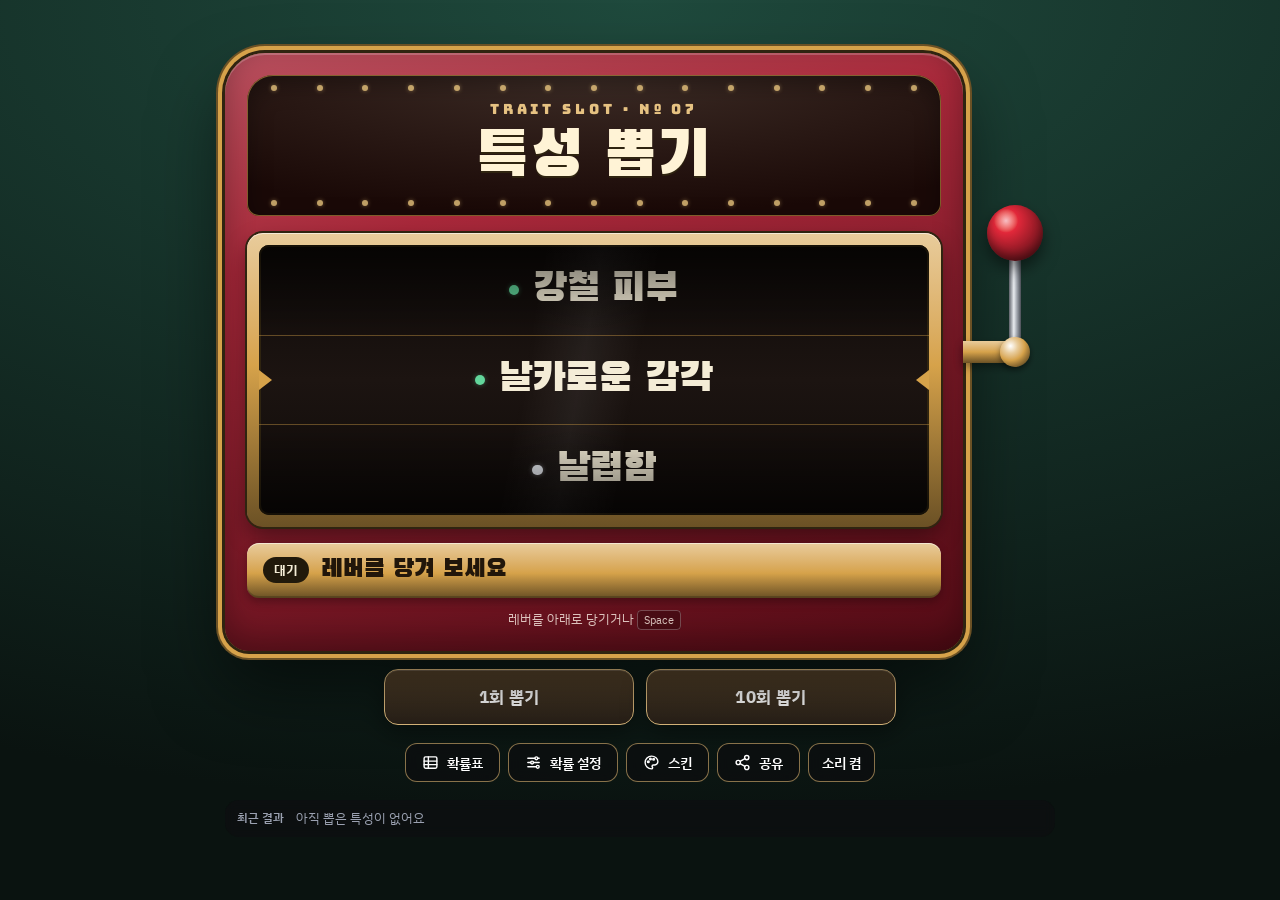
==== commit 50d2b8d0: "뽑기 연출 리디자인, 10회 뽑기, 파일 분리 - 연출 전면 교체: 무지개·폭죽·색종이·전구 깜빡임 제거, 등급별로 절제된 연출   - 기본·커먼·언커먼: 릴이 멈춘 뒤 릴 안에서" ====
--- a/index.html
+++ b/index.html
@@ -6,409 +6,20 @@
 <title>특성 뽑기 슬롯</title>
 <meta name="description" content="레버를 당기면 특성이 슬롯처럼 돌아가는 뽑기. 확률, 특성, 스킨을 직접 정하고 링크로 친구에게 보낼 수 있어요.">
 <meta property="og:title" content="특성 뽑기 슬롯">
-<meta property="og:description" content="레버를 당겨 특성을 뽑아 보세요. 희귀할수록 연출이 커져요.">
+<meta property="og:description" content="레버를 당겨 특성을 뽑아 보세요. 희귀할수록 연출이 깊어져요.">
 <link rel="preconnect" href="https://fonts.googleapis.com">
 <link rel="preconnect" href="https://fonts.gstatic.com" crossorigin>
-<link rel="stylesheet" href="https://fonts.googleapis.com/css2?family=Black+Han+Sans&family=Bungee&family=Do+Hyeon&family=Gaegu:wght@700&family=IBM+Plex+Sans+KR:wght@400;500;600;700&family=Jua&display=swap">
-<style>
-*,*::before,*::after{box-sizing:border-box}
-[hidden]{display:none!important}
-:root{
-  color-scheme:dark;
-  /* 스킨이 덮어쓰는 값 (기본: 클래식 카지노) */
-  --body1:#a8283a; --body2:#530b15; --trim:#d6a24a; --sign:#1a0907; --title:#fff3d6;
-  --reel:#1c1411; --reelText:#f4ecd6; --bulb:#ffd98a; --knob:#e2283a;
-  --display:'Black Han Sans','Apple SD Gothic Neo','Malgun Gothic',sans-serif; --display-weight:400;
-  --plate-ink:#21160a; --on-body:rgba(255,245,235,.78);
-  /* 스킨에서 파생 */
-  --trim-hi:color-mix(in srgb,var(--trim) 55%,#fff);
-  --trim-lo:color-mix(in srgb,var(--trim) 50%,#000);
-  --trim-deep:color-mix(in srgb,var(--trim) 22%,#000);
-  /* 고정 UI */
-  --ui-bg:#16171d; --ui-bg-2:#1e2028; --ui-line:rgba(255,255,255,.1); --ui-text:#eceef4; --ui-muted:#9ba1b1;
-  --ok:#7fdca6; --warn:#f3c86b; --bad:#ff8f8f;
-  --t0:#9ba1a8; --t1:#eef3fa; --t2:#4fd18b; --t3:#4c8dff; --t4:#b366ff; --t5:#ffb52e; --t6:#ff5fa2;
-  --rainbow:linear-gradient(90deg,#ff4d4d,#ffa24d,#ffe44d,#5dff7a,#4de1ff,#6b7bff,#d04dff);
-  --sign-font:'Bungee','Black Han Sans',Impact,sans-serif;
-  --body-font:'IBM Plex Sans KR',system-ui,-apple-system,'Apple SD Gothic Neo','Malgun Gothic',sans-serif;
-  --item-h:clamp(58px,min(10.5vw,10vh),100px);
-  background:#0a1310;
-}
-html{height:100%}
-body{margin:0;min-height:100%;display:flex;flex-direction:column;overflow-x:clip;background:transparent;color:var(--ui-text);font:15px/1.55 var(--body-font);-webkit-font-smoothing:antialiased}
-button,input,select,textarea{font:inherit;color:inherit}
-:focus-visible{outline:2px solid var(--trim-hi);outline-offset:2px}
-
-.bg{position:fixed;inset:0;z-index:0;pointer-events:none;background:radial-gradient(130% 90% at 50% 0%,#1f4a3d 0%,#0a1310 100%)}
-
-/* ---------- 무대 ---------- */
-.stage{
-  position:relative;z-index:1;flex:1;display:flex;flex-direction:column;align-items:center;justify-content:center;gap:22px;
-  padding-inline:16px;padding-block:calc(24px + env(safe-area-inset-top,0px)) calc(36px + env(safe-area-inset-bottom,0px));
-  transition:padding .3s ease;
-}
-@media (min-width:1100px){ body.sheet-open .stage{padding-right:436px} }
-.dim{position:absolute;inset:0;z-index:5;pointer-events:none;background:rgba(2,3,3,.82);opacity:0;transition:opacity .8s}
-.dim.on{opacity:1}
-.machine-area{position:relative;z-index:6;width:100%;display:flex;justify-content:center}
-.stage.shaking{animation:shake var(--sd,.6s) cubic-bezier(.36,.07,.19,.97) both}
-@keyframes shake{
-  10%{transform:translate(calc(var(--amp)*-1),calc(var(--amp)*.5)) rotate(-.4deg)}
-  20%{transform:translate(var(--amp),calc(var(--amp)*-.6)) rotate(.4deg)}
-  30%{transform:translate(calc(var(--amp)*-.8),calc(var(--amp)*-.3))}
-  42%{transform:translate(calc(var(--amp)*.7),calc(var(--amp)*.5))}
-  56%{transform:translate(calc(var(--amp)*-.5),calc(var(--amp)*.2))}
-  70%{transform:translate(calc(var(--amp)*.3),calc(var(--amp)*-.3))}
-  85%{transform:translate(calc(var(--amp)*-.15),0)}
-  100%{transform:none}
-}
-
-/* ---------- 머신 ---------- */
-.machine{position:relative;display:flex;width:min(100%,830px)}
-.machine[data-hint="epic"]{--bulb:var(--t4)}
-.machine[data-hint="legendary"]{--bulb:var(--t5)}
-.cabinet{
-  flex:1;min-width:0;position:relative;overflow:hidden;
-  display:grid;gap:clamp(12px,1.8vh,18px);padding:clamp(14px,2.2vw,22px);
-  border-radius:40px 40px 24px 24px;
-  background:linear-gradient(165deg,color-mix(in srgb,var(--body1) 82%,#fff) 0%,var(--body1) 28%,var(--body2) 100%);
-  box-shadow:0 0 0 3px var(--trim-deep),0 0 0 7px var(--trim),0 0 0 9px var(--trim-lo),0 34px 70px rgba(0,0,0,.55),inset 0 2px 0 rgba(255,255,255,.2),inset 0 -12px 30px rgba(0,0,0,.3);
-}
-.marquee{
-  position:relative;z-index:1;display:grid;gap:2px;text-align:center;
-  padding:10px 16px;border-radius:26px 26px 12px 12px;
-  background:radial-gradient(120% 140% at 50% 0%,color-mix(in srgb,var(--sign) 78%,var(--title)),var(--sign) 70%);
-  box-shadow:inset 0 0 0 2px color-mix(in srgb,var(--trim) 65%,transparent),inset 0 8px 24px rgba(0,0,0,.35);
-}
-.bulbs{display:flex;justify-content:space-between;padding-inline:6px}
-.bulb{width:10px;height:10px;border-radius:50%;background:var(--bulb);box-shadow:0 0 8px 1px var(--bulb);animation:twinkle 2.6s ease-in-out infinite;animation-delay:calc(var(--i) * -.19s)}
-.machine.spinning .bulb{animation:chase .45s steps(1,end) infinite;animation-delay:calc(var(--i) * -.035s)}
-.machine[data-hint] .bulb{animation-duration:.22s}
-.machine.blackbulbs .bulb{animation:flicker .11s steps(1,end) infinite}
-@keyframes twinkle{50%{opacity:.5}}
-@keyframes chase{50%{opacity:.15;box-shadow:none}}
-@keyframes flicker{50%{opacity:.05;box-shadow:none}}
-.eyebrow{margin:6px 0 0;font-family:var(--sign-font);font-size:clamp(11px,1.4vw,14px);letter-spacing:.28em;color:color-mix(in srgb,var(--trim) 60%,var(--title));overflow-wrap:anywhere}
-.marquee h1{margin:0 0 6px;font-family:var(--display);font-weight:var(--display-weight);font-size:clamp(34px,min(7vw,7vh),68px);line-height:1.1;letter-spacing:.02em;color:var(--title);text-shadow:0 0 20px color-mix(in srgb,var(--title) 50%,transparent),0 3px 0 var(--trim-deep);overflow-wrap:anywhere}
-
-.window-frame{
-  --tc:var(--t0);
-  position:relative;isolation:isolate;padding:clamp(8px,1.2vw,12px);border-radius:16px;
-  background:linear-gradient(180deg,var(--trim-hi),var(--trim) 45%,var(--trim-lo));
-  box-shadow:0 0 0 2px var(--trim-deep),inset 0 1px 0 rgba(255,255,255,.6),0 10px 22px rgba(0,0,0,.4);
-}
-.window-frame.lit{animation:litPulse 1.6s ease-in-out infinite;box-shadow:0 0 0 2px var(--trim-deep),inset 0 1px 0 rgba(255,255,255,.6),0 0 0 5px var(--tc),0 0 48px 12px color-mix(in srgb,var(--tc) 55%,transparent)}
-.window-frame.rainbow{animation:litPulse 1.6s ease-in-out infinite,hue 2.2s linear infinite}
-.window-frame.thump{animation:thump .28s ease-out}
-.window-frame.beat{animation:beat .56s ease-out}
-@keyframes litPulse{50%{box-shadow:0 0 0 2px var(--trim-deep),inset 0 1px 0 rgba(255,255,255,.6),0 0 0 5px var(--tc),0 0 22px 2px color-mix(in srgb,var(--tc) 40%,transparent)}}
-@keyframes thump{0%{transform:translateY(5px)}100%{transform:none}}
-@keyframes beat{0%{transform:scale(1)}14%{transform:scale(1.045)}28%{transform:scale(1)}42%{transform:scale(1.025)}100%{transform:scale(1)}}
-@keyframes hue{to{filter:hue-rotate(360deg)}}
-.rays{
-  position:absolute;left:50%;top:50%;z-index:-1;width:170%;aspect-ratio:1;translate:-50% -50%;
-  pointer-events:none;opacity:0;transition:opacity .5s;
-  background:repeating-conic-gradient(from 0deg,color-mix(in srgb,var(--tc) 55%,transparent) 0deg 7deg,transparent 7deg 20deg);
-  -webkit-mask:radial-gradient(closest-side,#000 25%,transparent);mask:radial-gradient(closest-side,#000 25%,transparent);
-}
-.window-frame.rays .rays{opacity:1;animation:spin 10s linear infinite}
-.window-frame.rainbow .rays{background:repeating-conic-gradient(from 0deg,#ff4d4d99 0 6deg,transparent 6deg 14deg,#ffe44d99 14deg 20deg,transparent 20deg 28deg,#4de1ff99 28deg 34deg,transparent 34deg 42deg,#d04dff99 42deg 48deg,transparent 48deg 56deg)}
-@keyframes spin{to{rotate:360deg}}
-
-.window{
-  --fo:.8;
-  position:relative;height:calc(var(--item-h) * 3);overflow:hidden;border-radius:10px;
-  background:linear-gradient(180deg,color-mix(in srgb,var(--reel) 50%,#000) 0%,var(--reel) 50%,color-mix(in srgb,var(--reel) 50%,#000) 100%);
-  box-shadow:inset 0 0 0 2px var(--trim-deep);
-}
-.window::before{
-  content:"";position:absolute;inset:0;z-index:2;pointer-events:none;
-  background:linear-gradient(180deg,rgba(0,0,0,.55),transparent 33%,transparent 67%,rgba(0,0,0,.55)),linear-gradient(100deg,transparent 40%,rgba(255,255,255,.07) 48%,transparent 56%);
-}
-.window::after{content:"";position:absolute;inset:0;z-index:4;pointer-events:none;background:#fff;opacity:0}
-.window.wflash::after{animation:flashA .5s ease-out}
-.window.glitch{animation:flicker .09s steps(1,end) infinite;filter:contrast(1.5) saturate(1.6)}
-.window.glitch .strip{animation:glitch .16s steps(2,end) infinite}
-.window.glitch .item:nth-child(2) .nm{text-shadow:3px 0 #ff2a55,-3px 0 #2af0ff}
-@keyframes glitch{0%{transform:translate(0,0)}25%{transform:translate(-5px,2px) skewX(9deg)}50%{transform:translate(4px,-2px)}75%{transform:translate(-2px,0) skewX(-7deg)}100%{transform:translate(2px,1px)}}
-.strip{position:absolute;left:0;right:0;top:0;will-change:transform}
-.item{
-  --c:var(--t0);
-  height:var(--item-h);display:flex;align-items:center;justify-content:center;gap:14px;padding-inline:32px;
-  color:var(--reelText);font-family:var(--display);font-weight:var(--display-weight);font-size:calc(var(--item-h) * .44);white-space:nowrap;
-}
-.item .nm{display:block;min-width:0;overflow:hidden;text-overflow:ellipsis;padding-block:4px}
-.pip{flex:none;display:inline-block;width:9px;height:9px;border-radius:50%;background:var(--c);box-shadow:0 0 8px color-mix(in srgb,var(--c) 70%,transparent)}
-.item .pip{width:calc(var(--item-h) * .13);height:calc(var(--item-h) * .13)}
-[data-l="6"] .pip{background:var(--rainbow)}
-.item.res .nm{color:var(--nmc,var(--reelText))}
-.item.res[data-l="1"] .nm{--nmc:var(--reelText)}
-.item.res[data-l="2"] .nm,.item.res[data-l="3"] .nm,.item.res[data-l="4"] .nm,.item.res[data-l="5"] .nm{--nmc:color-mix(in srgb,var(--c) 78%,var(--reelText));filter:drop-shadow(0 0 10px var(--c))}
-.item.shine .nm{background:linear-gradient(100deg,var(--nmc,var(--reelText)) 35%,color-mix(in srgb,var(--reelText) 20%,#fff) 50%,var(--nmc,var(--reelText)) 65%) 0 0/300% 100%;-webkit-background-clip:text;background-clip:text;color:transparent;animation:shine 1.3s ease-in-out 2}
-.item.big .nm{animation:shine 1.3s ease-in-out 2,pop .5s cubic-bezier(.2,1.6,.4,1)}
-.item.res[data-l="6"] .nm{background:linear-gradient(90deg,#ff4d4d,#ffa24d,#ffe44d,#5dff7a,#4de1ff,#6b7bff,#d04dff,#ff4d4d) 0 0/200% 100%;-webkit-background-clip:text;background-clip:text;color:transparent;filter:drop-shadow(0 0 10px rgba(255,255,255,.5));animation:rainbowText 2s linear infinite,pop .6s cubic-bezier(.2,1.6,.4,1)}
-@keyframes shine{from{background-position:100% 0}to{background-position:0 0}}
-@keyframes pop{0%{transform:scale(1.4)}100%{transform:scale(1)}}
-@keyframes rainbowText{to{background-position:200% 0}}
-.payline{position:absolute;left:0;right:0;top:var(--item-h);height:var(--item-h);z-index:3;pointer-events:none;border-block:1px solid color-mix(in srgb,var(--trim) 45%,transparent)}
-.payline::before,.payline::after{content:"";position:absolute;top:50%;translate:0 -50%;border-block:11px solid transparent}
-.payline::before{left:0;border-left:15px solid var(--trim)}
-.payline::after{right:0;border-right:15px solid var(--trim)}
-.fx-layer{position:absolute;inset:0;z-index:5;pointer-events:none}
-.sparkle{position:absolute;translate:-50% -50%;scale:0;filter:drop-shadow(0 0 6px var(--sc));animation:star .9s ease-out both}
-.sparkle::before{content:"";position:absolute;inset:0;background:var(--sc);clip-path:polygon(50% 0,60% 40%,100% 50%,60% 60%,50% 100%,40% 60%,0 50%,40% 40%)}
-@keyframes star{0%{scale:0;rotate:0deg}40%{scale:1;rotate:45deg;opacity:1}100%{scale:0;rotate:90deg;opacity:0}}
-.ribbon{
-  position:absolute;left:-8%;right:-8%;top:50%;padding:8px 0;text-align:center;white-space:nowrap;overflow:hidden;
-  font-family:var(--sign-font);font-size:clamp(16px,2.4vw,24px);letter-spacing:.22em;color:#fff;text-shadow:0 2px 0 rgba(0,0,0,.35);
-  background:linear-gradient(90deg,transparent,var(--tc) 18%,var(--tc) 82%,transparent);
-  transform:translateY(-50%) rotate(-6deg) translateX(-115%);
-  animation:ribbon 1.7s cubic-bezier(.2,.8,.2,1) forwards;
-}
-@keyframes ribbon{
-  25%{transform:translateY(-50%) rotate(-6deg) translateX(0)}
-  75%{transform:translateY(-50%) rotate(-6deg) translateX(0);opacity:1}
-  100%{transform:translateY(-50%) rotate(-6deg) translateX(115%);opacity:0}
-}
-
-.plate{
-  --pc:var(--reelText);
-  position:relative;z-index:1;display:flex;align-items:center;gap:12px;min-height:clamp(48px,6vh,60px);padding:8px 16px;border-radius:12px;
-  background:linear-gradient(180deg,var(--trim-hi),var(--trim) 55%,var(--trim-lo));color:var(--plate-ink);
-  box-shadow:inset 0 1px 0 rgba(255,255,255,.6),inset 0 -2px 0 rgba(0,0,0,.2),0 4px 10px rgba(0,0,0,.3);
-}
-.plate-tier{flex:none;padding:3px 11px;border-radius:999px;background:color-mix(in srgb,var(--trim-deep) 70%,#000);color:var(--pc);font-size:13px;font-weight:700}
-.plate[data-l="6"] .plate-tier{background:var(--rainbow);color:#1a0a0a}
-.plate-name{flex:1;min-width:0;overflow:hidden;text-overflow:ellipsis;white-space:nowrap;font-family:var(--display);font-weight:var(--display-weight);font-size:clamp(17px,2.4vw,25px)}
-.plate-odds{flex:none;font-size:13px;font-weight:600;font-variant-numeric:tabular-nums;opacity:.75}
-.hint{position:relative;z-index:1;margin:-4px 0 0;text-align:center;font-size:12.5px;color:var(--on-body)}
-kbd{font-family:inherit;font-size:11px;padding:1px 6px;border-radius:4px;background:rgba(0,0,0,.25);border:1px solid rgba(255,255,255,.25)}
-
-/* 머신 모양 */
-.machine[data-shape="square"] .cabinet{border-radius:6px;box-shadow:0 0 0 4px var(--trim-deep),0 0 0 9px var(--trim),14px 16px 0 9px rgba(0,0,0,.45),inset 0 3px 0 rgba(255,255,255,.2),inset 0 -12px 0 rgba(0,0,0,.18)}
-.machine[data-shape="square"] .marquee,.machine[data-shape="square"] .window-frame,.machine[data-shape="square"] .plate{border-radius:4px}
-.machine[data-shape="square"] .window{border-radius:2px}
-.machine[data-shape="capsule"] .cabinet{border-radius:64px;padding:clamp(20px,3.2vw,30px) clamp(20px,3.4vw,32px)}
-.machine[data-shape="capsule"] .marquee{border-radius:44px}
-.machine[data-shape="capsule"] .bulbs{padding-inline:26px}
-.machine[data-shape="capsule"] .window-frame{border-radius:28px}
-.machine[data-shape="capsule"] .window{border-radius:20px}
-.machine[data-shape="capsule"] .plate{border-radius:999px}
-
-/* ---------- 레버 ---------- */
-.lever-wrap{position:relative;flex:none;width:92px}
-.lever-arm{position:absolute;left:0;top:50%;width:52px;height:22px;translate:0 -50%;border-radius:0 7px 7px 0;background:linear-gradient(180deg,var(--trim-hi),var(--trim) 50%,var(--trim-lo));box-shadow:0 4px 8px rgba(0,0,0,.4)}
-.lever{position:absolute;inset:0;padding:0;margin:0;border:0;background:none;cursor:grab;touch-action:none;-webkit-tap-highlight-color:transparent}
-.lever.grabbing{cursor:grabbing}
-.lever:focus-visible{outline:none}
-.lever:focus-visible .knob{outline:3px solid var(--trim-hi);outline-offset:3px}
-.pivot{position:absolute;left:52px;top:50%;width:0;height:0}
-.hub{position:absolute;left:-15px;top:-15px;z-index:2;width:30px;height:30px;border-radius:50%;background:radial-gradient(circle at 35% 30%,#fff,var(--trim-hi) 25%,var(--trim) 50%,var(--trim-deep));box-shadow:0 3px 6px rgba(0,0,0,.5)}
-.shaft{position:absolute;left:0;top:-130px;z-index:1;width:12px;height:130px;translate:-50% 0;border-radius:6px;background:linear-gradient(90deg,#5c6068,#e9ecf0 40%,#a3a8b0 65%,#4b4f57)}
-.knob{
-  position:absolute;left:0;top:0;z-index:3;width:56px;height:56px;border-radius:50%;transform:translate(-50%,-50%) translateY(-130px);
-  background:radial-gradient(circle at 34% 28%,color-mix(in srgb,var(--knob) 30%,#fff) 0,var(--knob) 22%,color-mix(in srgb,var(--knob) 62%,#000) 62%,color-mix(in srgb,var(--knob) 28%,#000) 100%);
-  box-shadow:0 8px 16px rgba(0,0,0,.5),inset 0 -5px 10px rgba(0,0,0,.35);
-}
-.lever.invite .knob{animation:invite 1.8s ease-in-out infinite}
-@keyframes invite{50%{box-shadow:0 8px 16px rgba(0,0,0,.5),inset 0 -5px 10px rgba(0,0,0,.35),0 0 0 10px color-mix(in srgb,var(--knob) 30%,transparent)}}
-
-/* ---------- 아래 버튼 / 기록 ---------- */
-.controls{display:flex;flex-wrap:wrap;justify-content:center;gap:10px;width:min(100%,830px)}
-.ctl{
-  display:inline-flex;align-items:center;gap:8px;padding:12px 20px;border-radius:14px;cursor:pointer;
-  border:2px solid color-mix(in srgb,var(--trim) 80%,#fff);background:rgba(14,12,16,.66);color:#fff;font-weight:700;font-size:15px;line-height:1;
-  -webkit-backdrop-filter:blur(6px);backdrop-filter:blur(6px);
-  box-shadow:0 4px 0 var(--trim-lo),0 10px 22px rgba(0,0,0,.3);transition:transform .08s,box-shadow .08s,background .15s;
-}
-.ctl:hover{background:rgba(14,12,16,.8)}
-.ctl:active{transform:translateY(3px);box-shadow:0 1px 0 var(--trim-lo),0 4px 10px rgba(0,0,0,.3)}
-.ctl.main{background:color-mix(in srgb,var(--trim) 30%,rgba(14,12,16,.8))}
-.ctl svg{width:18px;height:18px;flex:none}
-.ctl.sound{padding-inline:14px}
-.history{display:flex;flex-wrap:wrap;align-items:center;gap:6px 8px;width:min(100%,830px);padding:8px 12px;border-radius:14px;background:rgba(14,12,16,.5);-webkit-backdrop-filter:blur(6px);backdrop-filter:blur(6px);font-size:13px}
-.history-label{font-size:12px;font-weight:600;color:var(--ui-muted);margin-right:4px}
-.history ol{list-style:none;margin:0;padding:0;display:contents}
-.history li{--c:var(--t0);display:inline-flex;align-items:center;gap:6px;padding:3px 10px;border-radius:999px;background:rgba(255,255,255,.06);border:1px solid rgba(255,255,255,.08)}
-.history li:first-child{border-color:color-mix(in srgb,var(--c) 65%,transparent);background:color-mix(in srgb,var(--c) 14%,transparent)}
-.history li.empty{padding:0;border:0;background:none;color:var(--ui-muted)}
-
-/* ---------- 창(dialog) ---------- */
-dialog{padding:0;border:0;color:var(--ui-text);background:var(--ui-bg);max-width:none;max-height:none;overscroll-behavior:contain}
-dialog::backdrop{background:rgba(4,4,8,.62);-webkit-backdrop-filter:blur(2px);backdrop-filter:blur(2px)}
-dialog.modal{width:min(700px,calc(100vw - 32px));max-height:min(88vh,920px);border-radius:18px;border:1px solid var(--ui-line);box-shadow:0 30px 80px rgba(0,0,0,.6)}
-dialog.modal[open],dialog.sheet[open]{display:flex;flex-direction:column}
-dialog.sheet{margin:0 0 0 auto;width:min(420px,100vw);height:100%;max-height:100%;border-left:1px solid var(--ui-line);box-shadow:-20px 0 60px rgba(0,0,0,.45)}
-dialog.sheet::backdrop{background:rgba(0,0,0,.12);-webkit-backdrop-filter:none;backdrop-filter:none}
-.dlg-head{flex:none;display:flex;align-items:center;justify-content:space-between;gap:12px;padding:16px 20px;border-bottom:1px solid var(--ui-line)}
-.dlg-head h2{margin:0;font-size:19px;font-weight:700}
-.dlg-body{flex:1;min-height:0;overflow:auto;padding:16px 20px;display:grid;gap:14px;align-content:start}
-.dlg-foot{flex:none;display:flex;flex-wrap:wrap;justify-content:space-between;align-items:center;gap:10px;padding:12px 20px;border-top:1px solid var(--ui-line)}
-.x{width:36px;height:36px;border-radius:10px;border:1px solid var(--ui-line);background:none;font-size:20px;line-height:1;cursor:pointer}
-.x:hover{background:rgba(255,255,255,.06)}
-.lead{margin:0;font-size:13.5px;line-height:1.65;color:var(--ui-muted);text-wrap:pretty}
-.btn{padding:9px 16px;border-radius:10px;border:1px solid color-mix(in srgb,var(--trim) 70%,#fff);background:color-mix(in srgb,var(--trim) 22%,transparent);font-size:14px;font-weight:700;cursor:pointer}
-.btn:hover{background:color-mix(in srgb,var(--trim) 34%,transparent)}
-.btn.ghost{border-color:var(--ui-line);background:none;font-weight:500}
-.btn.ghost:hover{background:rgba(255,255,255,.05)}
-.btn.armed{border-color:var(--bad);color:var(--bad)}
-.muted{color:var(--ui-muted);font-size:13px}
-.field-label{display:block;margin-bottom:6px;font-size:12.5px;font-weight:600;color:var(--ui-muted)}
-.txt{width:100%;padding:9px 11px;border-radius:9px;border:1px solid rgba(255,255,255,.13);background:rgba(0,0,0,.3);color:var(--ui-text);font-size:14px}
-textarea.txt{resize:vertical;min-height:70px;line-height:1.5}
-.txt:focus{outline:2px solid var(--trim-hi);outline-offset:1px;border-color:transparent}
-.chip{--c:var(--t0);display:inline-flex;align-items:center;gap:6px;padding:3px 10px 3px 8px;border-radius:999px;background:color-mix(in srgb,var(--c) 16%,transparent);color:var(--c);font-size:13px;font-weight:700;white-space:nowrap}
-[data-l="6"] .chip{background:rgba(255,255,255,.07);color:#ffd1e4}
-
-/* 확률표 */
-.table-wrap{overflow-x:auto;border:1px solid var(--ui-line);border-radius:12px}
-.odds-table{width:100%;border-collapse:collapse;font-size:14px;min-width:460px}
-.odds-table th{padding:10px 12px;text-align:left;font-size:12px;font-weight:600;color:var(--ui-muted);background:var(--ui-bg-2);border-bottom:1px solid var(--ui-line)}
-.odds-table td{padding:11px 12px;border-bottom:1px solid var(--ui-line);vertical-align:top}
-.odds-table tr:last-child td{border-bottom:0}
-.odds-table .num{text-align:right;font-variant-numeric:tabular-nums;white-space:nowrap}
-.odds-table th.num{text-align:right}
-.odds-table td.num{font-weight:700}
-.odds-table .traits{color:var(--ui-text);line-height:1.6}
-.odds-table tr.off{opacity:.42}
-.odds-table tfoot td{background:var(--ui-bg-2);font-weight:700}
-
-/* 확률 설정 */
-.sum{display:flex;flex-wrap:wrap;justify-content:space-between;align-items:baseline;gap:4px 10px;padding:10px 12px;border-radius:10px;background:rgba(0,0,0,.28);font-size:13px}
-.sum b{font-size:17px;font-variant-numeric:tabular-nums}
-.sum .sum-note{font-size:12.5px}
-.sum[data-state="ok"] .sum-note{color:var(--ok)}
-.sum[data-state="warn"] .sum-note{color:var(--warn)}
-.sum[data-state="bad"] .sum-note{color:var(--bad)}
-.tier-list{list-style:none;margin:0;padding:0;display:grid;gap:10px}
-.tier-row{--c:var(--t0);display:grid;gap:8px;padding:12px;border-radius:12px;background:rgba(255,255,255,.03);border:1px solid rgba(255,255,255,.07)}
-.tr-head{display:flex;flex-wrap:wrap;align-items:center;gap:8px 10px}
-.preview{padding:3px 10px;border-radius:999px;border:1px solid rgba(255,255,255,.16);background:none;color:var(--ui-muted);font-size:12px;cursor:pointer}
-.preview:hover{color:var(--ui-text);border-color:rgba(255,255,255,.32)}
-.prob{margin-left:auto;display:inline-flex;align-items:center;gap:5px;font-size:13px;color:var(--ui-muted)}
-.prob input{width:84px;padding:6px 9px;border-radius:8px;border:1px solid rgba(255,255,255,.14);background:rgba(0,0,0,.35);color:var(--ui-text);font-weight:600;font-variant-numeric:tabular-nums;text-align:right}
-.fx-desc{margin:0;font-size:12px;line-height:1.5;color:var(--ui-muted)}
-.tier-row textarea{width:100%;min-height:52px;max-height:160px;field-sizing:content;resize:vertical;padding:8px 10px;border-radius:8px;border:1px solid rgba(255,255,255,.12);background:rgba(0,0,0,.3);color:var(--ui-text);font-size:14px;line-height:1.5}
-.prob input:focus,.tier-row textarea:focus{outline:2px solid color-mix(in srgb,var(--c) 70%,#fff);outline-offset:1px;border-color:transparent}
-.tr-meta{margin:0;font-size:12px;color:var(--ui-muted);font-variant-numeric:tabular-nums}
-.tr-meta.warn{color:var(--warn)}
-.save-state{font-size:12.5px;color:var(--ui-muted)}
-.save-state.bad{color:var(--bad)}
-
-/* 스킨 */
-.skin-grid{display:grid;grid-template-columns:repeat(2,minmax(0,1fr));gap:10px}
-.skin-card{display:grid;gap:6px;padding:6px 6px 8px;border-radius:12px;border:2px solid transparent;background:var(--ui-bg-2);text-align:left;cursor:pointer}
-.skin-card:hover{border-color:rgba(255,255,255,.18)}
-.skin-card[aria-pressed="true"]{border-color:var(--trim-hi)}
-.skin-name{padding-inline:4px;font-size:13px;font-weight:600}
-.thumb{position:relative;display:grid;place-items:center;aspect-ratio:16/10;border-radius:8px;overflow:hidden}
-.thumb-plus{font-size:13px;color:var(--ui-muted)}
-.mini{display:grid;gap:4px;width:52%;padding:6px;border-radius:12px 12px 7px 7px;background:linear-gradient(165deg,color-mix(in srgb,var(--body1) 82%,#fff),var(--body1) 30%,var(--body2));box-shadow:0 0 0 2px var(--trim),0 6px 14px rgba(0,0,0,.4)}
-.mini[data-shape="square"]{border-radius:2px}
-.mini[data-shape="capsule"]{border-radius:20px;padding:7px 9px}
-.mini-sign{height:9px;border-radius:4px;background:var(--sign);box-shadow:inset 0 0 0 1px var(--trim)}
-.mini-win{height:26px;border-radius:3px;background:var(--reel);box-shadow:0 0 0 2px var(--trim);display:grid;place-items:center}
-.mini-win i{display:block;width:60%;height:4px;border-radius:2px;background:var(--reelText);opacity:.85}
-.mini-plate{height:6px;border-radius:3px;background:var(--trim)}
-.editor{display:grid;gap:16px;padding-top:6px;border-top:1px solid var(--ui-line)}
-.editor h3{margin:0;font-size:14px;font-weight:700}
-.editor-group{display:grid;gap:10px}
-.fields{display:grid;grid-template-columns:repeat(2,minmax(0,1fr));gap:10px 12px}
-.fields .wide{grid-column:1/-1}
-.color-field{display:flex;align-items:center;gap:8px;padding:6px 8px;border-radius:9px;background:rgba(0,0,0,.25);border:1px solid rgba(255,255,255,.08);font-size:13px;cursor:pointer}
-.color-field input{flex:none;width:30px;height:26px;padding:0;border:0;border-radius:6px;background:none;cursor:pointer}
-.color-field span{min-width:0;overflow:hidden;text-overflow:ellipsis;white-space:nowrap}
-.select-field select,.range-field input{width:100%}
-.select-field select{padding:8px 10px;border-radius:9px;border:1px solid rgba(255,255,255,.13);background:var(--ui-bg-2);color:var(--ui-text);font-size:14px}
-.range-field{display:grid;gap:4px;font-size:13px}
-.range-field output{color:var(--ui-muted);font-variant-numeric:tabular-nums}
-.range-field input{accent-color:var(--trim)}
-.file-row{display:flex;flex-wrap:wrap;gap:8px;align-items:center}
-.file-btn{position:relative;overflow:hidden}
-.file-btn input{position:absolute;inset:0;opacity:0;cursor:pointer}
-.file-btn:focus-within{outline:2px solid var(--trim-hi);outline-offset:2px}
-.note{margin:0;font-size:12.5px;line-height:1.6;color:var(--ui-muted)}
-.note.warn{color:var(--warn)}
-
-/* 공유 */
-.copy-row{display:flex;gap:8px}
-.copy-row .txt{flex:1;min-width:0}
-details.fold{border:1px solid var(--ui-line);border-radius:12px;padding:10px 14px}
-details.fold summary{cursor:pointer;font-weight:600;font-size:14px}
-details.fold[open] summary{margin-bottom:10px}
-details.fold .inner{display:grid;gap:10px}
-.section-title{margin:6px 0 0;font-size:14px;font-weight:700}
-
-/* ---------- 연출 레이어 ---------- */
-.flash{position:fixed;inset:0;z-index:30;pointer-events:none;background:var(--fc,#fff);opacity:0}
-.flash.go{animation:flashA .7s ease-out forwards}
-@keyframes flashA{0%{opacity:var(--fo)}100%{opacity:0}}
-.shock{position:fixed;z-index:35;width:0;height:0;border-radius:50%;border:14px solid var(--sc,#fff);translate:-50% -50%;pointer-events:none;box-shadow:0 0 30px var(--sc,#fff),inset 0 0 30px var(--sc,#fff);animation:shock .9s cubic-bezier(.1,.7,.3,1) forwards}
-.shock.rainbow{--sc:#ff5fa2;animation:shock .9s cubic-bezier(.1,.7,.3,1) forwards,hue .45s linear infinite}
-@keyframes shock{0%{width:0;height:0;opacity:1;border-width:14px}100%{width:150vmax;height:150vmax;opacity:0;border-width:1px}}
-.blackout{position:fixed;inset:0;z-index:45;pointer-events:none;background:#000;opacity:0;transition:opacity .35s}
-.blackout.on{opacity:1}
-.crack{position:fixed;left:50%;top:0;bottom:0;z-index:46;width:4px;margin-left:-2px;pointer-events:none;opacity:0;transform:scale(1,0);background:linear-gradient(#ff4d4d,#ffa24d,#ffe44d,#5dff7a,#4de1ff,#6b7bff,#d04dff);box-shadow:0 0 24px 6px rgba(255,255,255,.55)}
-.crack.go{animation:crack .9s cubic-bezier(.7,0,.3,1) forwards}
-@keyframes crack{0%{opacity:1;transform:scale(1,0)}55%{opacity:1;transform:scale(1,1)}100%{opacity:1;transform:scale(600,1)}}
-.fx{position:fixed;inset:0;z-index:60;width:100%;height:100%;pointer-events:none}
-.toast{position:fixed;left:50%;bottom:calc(24px + env(safe-area-inset-bottom,0px));z-index:70;translate:-50% 0;max-width:calc(100vw - 32px);padding:10px 18px;border-radius:12px;background:#111216;border:1px solid var(--ui-line);box-shadow:0 12px 30px rgba(0,0,0,.45);font-size:14px;opacity:0;transform:translateY(10px);transition:opacity .25s,transform .25s;pointer-events:none}
-.toast.show{opacity:1;transform:none}
-
-.reveal{
-  --tc:var(--t4);
-  position:fixed;inset:0;z-index:50;display:grid;place-items:center;overflow:hidden;cursor:pointer;
-  padding-inline:16px;padding-block:calc(24px + env(safe-area-inset-top,0px)) calc(24px + env(safe-area-inset-bottom,0px));
-  background:radial-gradient(circle at 50% 45%,color-mix(in srgb,var(--tc) 30%,#07040a) 0%,rgba(4,3,6,.93) 62%);
-  animation:fadeIn .35s ease-out;
-}
-@keyframes fadeIn{from{opacity:0}}
-.reveal-rays{position:absolute;left:50%;top:45%;width:170vmax;aspect-ratio:1;translate:-50% -50%;pointer-events:none;background:repeating-conic-gradient(from 0deg,color-mix(in srgb,var(--tc) 40%,transparent) 0deg 5deg,transparent 5deg 15deg);-webkit-mask:radial-gradient(closest-side,#000 8%,transparent 60%);mask:radial-gradient(closest-side,#000 8%,transparent 60%);animation:spin 24s linear infinite}
-.reveal[data-tier="mythic"] .reveal-rays{background:repeating-conic-gradient(from 0deg,#ff4d4d77 0 5deg,transparent 5deg 12deg,#ffe44d77 12deg 17deg,transparent 17deg 24deg,#4de1ff77 24deg 29deg,transparent 29deg 36deg,#d04dff77 36deg 41deg,transparent 41deg 48deg);animation:spin 14s linear infinite}
-.reveal-card{position:relative;display:grid;justify-items:center;gap:10px;max-width:min(92vw,960px);text-align:center}
-.reveal-en{display:flex;flex-wrap:wrap;justify-content:center;font-family:var(--sign-font);font-size:clamp(26px,6vw,60px);letter-spacing:.08em;color:var(--tc);text-shadow:0 0 28px var(--tc)}
-.reveal-en span{display:inline-block;animation:drop .5s cubic-bezier(.2,1.6,.4,1) both}
-.reveal[data-tier="mythic"] .reveal-en span{color:hsl(calc(var(--i) * 52) 100% 66%);text-shadow:0 0 24px currentColor}
-@keyframes drop{0%{transform:translateY(-60px) scale(1.6);opacity:0}100%{transform:none;opacity:1}}
-.reveal-ko{font-size:14px;font-weight:600;letter-spacing:.18em;color:#fff;opacity:.8}
-.reveal-name{font-family:var(--display);font-weight:var(--display-weight);font-size:clamp(44px,12vw,120px);line-height:1.08;color:#fff;overflow-wrap:anywhere;text-wrap:balance;text-shadow:0 0 36px var(--tc),0 5px 0 rgba(0,0,0,.35);animation:slam .7s cubic-bezier(.2,1.4,.35,1) .15s both}
-.reveal[data-tier="legendary"] .reveal-name{color:#fff5d8}
-.reveal[data-tier="mythic"] .reveal-name{background:linear-gradient(90deg,#ff4d4d,#ffa24d,#ffe44d,#5dff7a,#4de1ff,#6b7bff,#d04dff,#ff4d4d) 0 0/200% 100%;-webkit-background-clip:text;background-clip:text;color:transparent;text-shadow:none;filter:drop-shadow(0 0 22px rgba(255,255,255,.45));animation:slam .8s cubic-bezier(.2,1.4,.35,1) .15s both,rainbowText 2.4s linear infinite}
-@keyframes slam{0%{transform:scale(2.6);opacity:0;filter:blur(8px)}60%{opacity:1;filter:blur(0)}100%{transform:scale(1)}}
-.reveal-odds{font-size:14px;color:#fff;opacity:.75;font-variant-numeric:tabular-nums}
-.reveal-close{margin-top:14px;padding:10px 28px;border-radius:999px;border:1px solid color-mix(in srgb,var(--tc) 70%,#fff);background:color-mix(in srgb,var(--tc) 22%,transparent);color:#fff;font-weight:700;cursor:pointer}
-
-/* ---------- 반응형 / 모션 ---------- */
-@media (max-width:640px){
-  dialog.sheet{margin:auto 0 0 0;width:100%;height:auto;max-height:78vh;border-left:0;border-top:1px solid var(--ui-line);border-radius:18px 18px 0 0}
-  .fields{grid-template-columns:minmax(0,1fr)}
-}
-@media (max-width:560px){
-  .lever-wrap{width:60px}
-  .lever-arm{width:34px;height:18px}
-  .pivot{left:34px}
-  .knob{width:42px;height:42px}
-  .hub{left:-12px;top:-12px;width:24px;height:24px}
-  .item{padding-inline:24px;gap:10px}
-  .bulb{width:7px;height:7px}
-  .ctl{padding:11px 14px;font-size:14px}
-  .machine[data-shape="capsule"] .cabinet{border-radius:40px}
-}
-@media (prefers-reduced-motion:reduce){
-  .bulb,.machine.spinning .bulb,.machine.blackbulbs .bulb{animation:none}
-  .window-frame.rays .rays,.reveal-rays{animation:none}
-  .window-frame.lit,.window-frame.rainbow{animation:none}
-  .lever.invite .knob{animation:none}
-  .stage{transition:none}
-}
-</style>
+<link rel="stylesheet" href="https://fonts.googleapis.com/css2?family=Black+Han+Sans&family=Bungee&family=Cinzel:wght@500;700&family=Do+Hyeon&family=Gaegu:wght@700&family=IBM+Plex+Sans+KR:wght@400;500;600;700&family=Jua&family=Noto+Serif+KR:wght@500;700;900&display=swap">
+<link rel="stylesheet" href="css/base.css">
+<link rel="stylesheet" href="css/machine.css">
+<link rel="stylesheet" href="css/traits.css">
+<link rel="stylesheet" href="css/effects.css">
 </head>
 <body>
 <div class="bg" id="bg" aria-hidden="true"></div>
+<div class="ambient-glow" id="ambientGlow" aria-hidden="true"></div>
 
 <main class="stage" id="stage">
-  <div class="dim" id="dim" aria-hidden="true"></div>
-
   <section class="machine-area" aria-label="뽑기 머신">
     <div class="machine" id="machine" data-shape="arch">
       <div class="cabinet">
@@ -419,12 +30,12 @@
           <div class="bulbs" id="bulbsBot" aria-hidden="true"></div>
         </header>
         <div class="window-frame" id="frame">
-          <div class="rays" aria-hidden="true"></div>
           <div class="window" id="win">
+            <div class="win-fx-back" id="winFxBack" aria-hidden="true"></div>
             <div class="strip" id="strip"></div>
             <div class="payline" aria-hidden="true"></div>
+            <div class="win-fx" id="winFx" aria-hidden="true"></div>
           </div>
-          <div class="fx-layer" id="fxLayer" aria-hidden="true"></div>
         </div>
         <div class="plate" id="plate" aria-live="polite">
           <span class="plate-tier" id="plateTier">대기</span>
@@ -435,19 +46,24 @@
       </div>
       <div class="lever-wrap">
         <div class="lever-arm" aria-hidden="true"></div>
-        <button class="lever invite" id="lever" type="button" aria-label="레버 당기기">
+        <button class="lever invite" id="lever" type="button" aria-label="레버 당기기 (1회 뽑기)">
           <span class="pivot"><span class="shaft" id="shaft"></span><span class="hub"></span><span class="knob" id="knob"></span></span>
         </button>
       </div>
     </div>
   </section>
 
+  <div class="pull-row">
+    <button class="pull" type="button" id="pull1">1회 뽑기</button>
+    <button class="pull" type="button" id="pull10">10회 뽑기</button>
+  </div>
+
   <nav class="controls" aria-label="메뉴">
-    <button class="ctl main" type="button" data-open="dlgTable">
+    <button class="ctl" type="button" data-open="dlgTable">
       <svg viewBox="0 0 24 24" fill="none" stroke="currentColor" stroke-width="2" stroke-linecap="round" aria-hidden="true"><rect x="3" y="4" width="18" height="16" rx="2"/><path d="M3 10h18M3 15h18M9 4v16"/></svg>확률표
     </button>
-    <button class="ctl main" type="button" data-open="dlgSettings">
-      <svg viewBox="0 0 24 24" fill="none" stroke="currentColor" stroke-width="2" stroke-linecap="round" aria-hidden="true"><path d="M4 6h10M18 6h2M4 12h4M12 12h8M4 18h12M20 18h0"/><circle cx="16" cy="6" r="2"/><circle cx="10" cy="12" r="2"/><circle cx="18" cy="18" r="2"/></svg>확률 설정
+    <button class="ctl" type="button" data-open="dlgSettings">
+      <svg viewBox="0 0 24 24" fill="none" stroke="currentColor" stroke-width="2" stroke-linecap="round" aria-hidden="true"><path d="M4 6h10M18 6h2M4 12h4M12 12h8M4 18h12"/><circle cx="16" cy="6" r="2"/><circle cx="10" cy="12" r="2"/><circle cx="18" cy="18" r="2"/></svg>확률 설정
     </button>
     <button class="ctl" type="button" data-open="dlgSkin">
       <svg viewBox="0 0 24 24" fill="none" stroke="currentColor" stroke-width="2" stroke-linecap="round" stroke-linejoin="round" aria-hidden="true"><path d="M12 3a9 9 0 1 0 0 18c1.1 0 1.6-.8 1.6-1.6 0-.5-.2-.8-.4-1.1-.3-.3-.4-.7-.4-1.1 0-.9.7-1.6 1.6-1.6H16a5 5 0 0 0 5-5c0-4-4-7.6-9-7.6z"/><circle cx="7.5" cy="11" r="1.2"/><circle cx="10.5" cy="7" r="1.2"/><circle cx="15" cy="7.5" r="1.2"/></svg>스킨
@@ -463,12 +79,13 @@
     <ol id="history"><li class="empty">아직 뽑은 특성이 없어요</li></ol>
   </section>
 </main>
+<div class="ambient-veil" id="ambientVeil" aria-hidden="true"></div>
 
 <!-- 확률표 -->
 <dialog class="modal" id="dlgTable" aria-labelledby="dlgTableTitle">
   <div class="dlg-head"><h2 id="dlgTableTitle">확률표</h2><button class="x" type="button" data-close aria-label="닫기">×</button></div>
   <div class="dlg-body">
-    <p class="lead">같은 등급 안의 특성들은 그 등급 확률을 똑같이 나눠 가져요.</p>
+    <p class="lead">같은 등급 안의 특성들은 그 등급 확률을 똑같이 나눠 가져요. 천장(몇 번 뽑으면 확정)은 없어요.</p>
     <div class="table-wrap">
       <table class="odds-table">
         <thead><tr><th scope="col">등급</th><th scope="col" class="num">등급 확률</th><th scope="col">특성</th><th scope="col" class="num">특성 1개</th></tr></thead>
@@ -491,7 +108,7 @@
   </div>
   <div class="dlg-foot">
     <span class="save-state" id="saveState">기본값</span>
-    <span style="display:flex;gap:8px;flex-wrap:wrap">
+    <span class="foot-btns">
       <button type="button" class="btn ghost" id="resetBtn">기본값으로 되돌리기</button>
       <button type="button" class="btn" data-close>완료</button>
     </span>
@@ -556,1285 +173,45 @@
     </div>
     <p class="note warn" id="shareImgNote" hidden>배경 이미지는 링크에 담기지 않아서 친구 화면에서는 배경 색 1·2로 보여요.</p>
     <details class="fold">
-      <summary>HTML 파일로 보낼 때</summary>
+      <summary>파일로 보낼 때</summary>
       <div class="inner">
-        <p class="note">파일만 보내면 기본 설정으로 열려요. 아래 코드를 같이 보내고, 친구가 이 창의 '받은 코드 불러오기'에 붙여 넣으면 같은 설정이 돼요.</p>
+        <p class="note">폴더를 압축해서 보내면 친구는 기본 설정으로 열게 돼요. 아래 코드를 같이 보내고, 친구가 이 창의 '받은 코드 불러오기'에 붙여 넣으면 같은 설정이 돼요.</p>
         <textarea class="txt" id="shareCode" readonly aria-label="설정 코드"></textarea>
         <div><button class="btn ghost" type="button" id="copyCode">코드 복사</button></div>
       </div>
     </details>
     <h3 class="section-title">받은 코드 불러오기</h3>
     <textarea class="txt" id="importCode" placeholder="친구에게 받은 링크나 코드를 붙여 넣으세요" aria-label="받은 링크나 코드"></textarea>
-    <div style="display:flex;gap:10px;align-items:center;flex-wrap:wrap"><button class="btn" type="button" id="importBtn">불러오기</button><span class="note" id="importMsg" role="status"></span></div>
-  </div>
-</dialog>
-
-<div class="blackout" id="blackout" aria-hidden="true"></div>
-<div class="crack" id="crack" aria-hidden="true"></div>
-<div class="flash" id="flash" aria-hidden="true"></div>
-<div class="reveal" id="reveal" role="dialog" aria-modal="true" aria-labelledby="revealName" hidden>
-  <div class="reveal-rays" aria-hidden="true"></div>
-  <div class="reveal-card">
-    <div class="reveal-en" id="revealEn" aria-hidden="true"></div>
-    <div class="reveal-ko" id="revealKo"></div>
-    <div class="reveal-name" id="revealName"></div>
-    <div class="reveal-odds" id="revealOdds"></div>
-    <button type="button" class="reveal-close" id="revealClose">확인</button>
-  </div>
-</div>
-<canvas class="fx" id="fx" aria-hidden="true"></canvas>
+    <div class="foot-btns"><button class="btn" type="button" id="importBtn">불러오기</button><span class="note" id="importMsg" role="status"></span></div>
+  </div>
+</dialog>
+
+<!-- 10회 결과 -->
+<dialog class="modal" id="dlgTen" aria-labelledby="dlgTenTitle">
+  <div class="dlg-head"><h2 id="dlgTenTitle">10회 뽑기 결과</h2><button class="x" type="button" data-close aria-label="닫기">×</button></div>
+  <div class="dlg-body">
+    <p class="lead" id="tenLead"></p>
+    <ol class="ten-grid" id="tenGrid"></ol>
+  </div>
+  <div class="dlg-foot">
+    <span class="muted">천장 없음 · 매번 같은 확률</span>
+    <span class="foot-btns">
+      <button type="button" class="btn ghost" data-close>닫기</button>
+      <button type="button" class="btn" id="tenAgain">한 번 더 10회</button>
+    </span>
+  </div>
+</dialog>
+
+<!-- 연출 무대: 레어 이상은 릴이 뒤에서 도는 동안 여기서 공개된다 -->
+<div class="fx-stage" id="fxStage" role="dialog" aria-modal="true" aria-label="뽑기 결과" tabindex="-1" hidden></div>
+<button class="skip" id="skipBtn" type="button" hidden>건너뛰기</button>
+<canvas class="fx-canvas" id="fxCanvas" aria-hidden="true"></canvas>
 <div class="toast" id="toast" role="status" aria-live="polite"></div>
 
-<script>
-(() => {
-'use strict';
-const $ = id => document.getElementById(id);
-const RM = window.matchMedia('(prefers-reduced-motion: reduce)').matches;
-// 공유 링크가 가리킬 주소 (GitHub Pages). 사이트에서 열었을 때는 그 주소를 그대로 쓴다.
-const SITE_URL = 'https://a01088470676-debug.github.io/trait-gacha/';
-const LS = { pool:'trait-gacha:pool', skin:'trait-gacha:skin', custom:'trait-gacha:custom', img:'trait-gacha:bgimg', muted:'trait-gacha:muted' };
-
-/* ---------- 등급 (연출 단계는 고정, 확률·특성은 사용자 설정) ---------- */
-const TIERS = [
-  { id:'basic',     ko:'기본',     en:'BASIC',     fx:'연출: 이름만 표시' },
-  { id:'common',    ko:'커먼',     en:'COMMON',    fx:'연출: 반짝임' },
-  { id:'uncommon',  ko:'언커먼',   en:'UNCOMMON',  fx:'연출: 반짝임 · 빛 테두리 · 떠오르는 빛가루' },
-  { id:'rare',      ko:'레어',     en:'RARE',      fx:'연출: 섬광 · 회전 빛줄기 · 불꽃 · 띠 배너' },
-  { id:'epic',      ko:'에픽',     en:'EPIC',      fx:'연출: 전조 조명 · 화면 흔들림 · 충격파 · 전체 화면 발표' },
-  { id:'legendary', ko:'레전더리', en:'LEGENDARY', fx:'연출: 암전 · 심장박동 · 불꽃놀이 · 금빛 종이가루' },
-  { id:'mythic',    ko:'신화',     en:'MYTHIC',    fx:'연출: ??? 직접 뽑아서 확인하세요' },
-];
-TIERS.forEach((t, i) => { t.level = i; });
-const HEX = ['#9ba1a8','#eef3fa','#4fd18b','#4c8dff','#b366ff','#ffb52e','#ff5fa2'];
-const DEFAULT_POOL = {
-  basic:     { prob:45,  traits:['튼튼함','부지런함','느긋함','무난함','꼼꼼함'] },
-  common:    { prob:25,  traits:['날렵함','끈기','눈썰미','손재주'] },
-  uncommon:  { prob:15,  traits:['강철 피부','바람의 발걸음','날카로운 감각'] },
-  rare:      { prob:8,   traits:['흡혈','번개 반사신경','얼음 심장'] },
-  epic:      { prob:4.5, traits:['불사조의 피','그림자 도약'] },
-  legendary: { prob:2,   traits:['용의 심장','시간 감속'] },
-  mythic:    { prob:0.5, traits:['신의 가호'] },
-};
-
-/* ---------- 스킨 ---------- */
-const FONTS = {
-  blackhan: { label:'검은고딕 (굵게)',   family:"'Black Han Sans'", weight:400 },
-  dohyeon:  { label:'도현 (반듯하게)',   family:"'Do Hyeon'",       weight:400 },
-  jua:      { label:'주아 (둥글게)',     family:"'Jua'",            weight:400 },
-  gaegu:    { label:'개구 (손글씨)',     family:"'Gaegu'",          weight:700 },
-};
-const SHAPES = { arch:'아치형', square:'각진형', capsule:'캡슐형' };
-const PATTERNS = { none:'없음', dots:'물방울', grid:'격자', stripes:'사선 줄무늬', checker:'체크', stars:'별', diamonds:'다이아' };
-const BG_MODES = { gradient:'그라데이션', solid:'단색', image:'이미지' };
-const COLOR_KEYS = ['body1','body2','trim','sign','title','reel','reelText','bulb','knob'];
-const COLOR_LABELS = { body1:'몸체 위쪽', body2:'몸체 아래쪽', trim:'장식 테두리', sign:'간판 바탕', title:'제목 글자', reel:'릴 바탕', reelText:'릴 글자', bulb:'전구', knob:'레버 손잡이' };
-const PRESETS = [
-  { id:'classic', name:'클래식 카지노', eyebrow:'TRAIT SLOT · Nº 07',
-    bg:{ mode:'gradient', c1:'#1f4a3d', c2:'#0a1310', pattern:'none', pc:'#ffffff', pa:10 },
-    m:{ body1:'#a8283a', body2:'#530b15', trim:'#d6a24a', sign:'#1a0907', title:'#fff3d6', reel:'#1c1411', reelText:'#f4ecd6', bulb:'#ffd98a', knob:'#e2283a', shape:'arch', font:'blackhan' } },
-  { id:'neon', name:'네온 아케이드', eyebrow:'NEON ARCADE · 1999',
-    bg:{ mode:'gradient', c1:'#2a0f4a', c2:'#05020c', pattern:'grid', pc:'#ff3df2', pa:18 },
-    m:{ body1:'#241a45', body2:'#0b0718', trim:'#00e5ff', sign:'#07030f', title:'#ff4df0', reel:'#08060f', reelText:'#e9f7ff', bulb:'#00e5ff', knob:'#ff2bd6', shape:'square', font:'dohyeon' } },
-  { id:'sakura', name:'벚꽃', eyebrow:'SAKURA · SPRING',
-    bg:{ mode:'gradient', c1:'#ffe6ee', c2:'#f7b6cb', pattern:'dots', pc:'#ffffff', pa:55 },
-    m:{ body1:'#fff5f8', body2:'#f2bfd0', trim:'#d98fa6', sign:'#fff0f5', title:'#d4507a', reel:'#fffafc', reelText:'#6e2842', bulb:'#ff8fb1', knob:'#ff6f9c', shape:'capsule', font:'jua' } },
-  { id:'ocean', name:'깊은 바다', eyebrow:'DEEP SEA · 3000M',
-    bg:{ mode:'gradient', c1:'#0f5f80', c2:'#03101f', pattern:'dots', pc:'#7fe3ff', pa:14 },
-    m:{ body1:'#1f86ad', body2:'#0a3553', trim:'#bfe9f2', sign:'#04202f', title:'#e6fbff', reel:'#04141f', reelText:'#dff7ff', bulb:'#7fe3ff', knob:'#ff8a5c', shape:'arch', font:'dohyeon' } },
-  { id:'pixel', name:'레트로 픽셀', eyebrow:'PRESS START · 1P',
-    bg:{ mode:'solid', c1:'#2b2d6e', c2:'#1d1f52', pattern:'checker', pc:'#4a4fb8', pa:45 },
-    m:{ body1:'#e04848', body2:'#a82828', trim:'#ffd23f', sign:'#161616', title:'#ffd23f', reel:'#101010', reelText:'#ffffff', bulb:'#ffd23f', knob:'#48c9e0', shape:'square', font:'dohyeon' } },
-  { id:'palace', name:'황금 궁전', eyebrow:'ROYAL · GOLD · CLUB',
-    bg:{ mode:'gradient', c1:'#3a2d14', c2:'#0b0906', pattern:'diamonds', pc:'#d4af37', pa:10 },
-    m:{ body1:'#232323', body2:'#050505', trim:'#d4af37', sign:'#0a0a0a', title:'#f5d77a', reel:'#0d0c0a', reelText:'#f5e6b8', bulb:'#ffe08a', knob:'#d4af37', shape:'arch', font:'blackhan' } },
-  { id:'ice', name:'얼음 왕국', eyebrow:'FROZEN · KINGDOM',
-    bg:{ mode:'gradient', c1:'#eef8ff', c2:'#9cc9ee', pattern:'stars', pc:'#ffffff', pa:90 },
-    m:{ body1:'#f6fbff', body2:'#b7d8f0', trim:'#6fa9d6', sign:'#e3f3ff', title:'#2a679b', reel:'#0f2c47', reelText:'#eaf6ff', bulb:'#bfe8ff', knob:'#4f9fe0', shape:'capsule', font:'jua' } },
-  { id:'lava', name:'용암 동굴', eyebrow:'MAGMA · 1200℃',
-    bg:{ mode:'gradient', c1:'#4a0d02', c2:'#0d0200', pattern:'stripes', pc:'#ff5a1f', pa:8 },
-    m:{ body1:'#2e2a28', body2:'#0f0d0c', trim:'#ff6a1f', sign:'#140400', title:'#ffb347', reel:'#120300', reelText:'#ffd9b8', bulb:'#ff7a2e', knob:'#ff3b1f', shape:'square', font:'blackhan' } },
-  { id:'forest', name:'숲속 오두막', eyebrow:'FOREST · CABIN',
-    bg:{ mode:'gradient', c1:'#4a7a44', c2:'#142a17', pattern:'diamonds', pc:'#b4e09f', pa:8 },
-    m:{ body1:'#9a653b', body2:'#4a2c16', trim:'#d8b47a', sign:'#2a1a0c', title:'#f6e7c8', reel:'#f3ead6', reelText:'#3b2a1a', bulb:'#ffe6a3', knob:'#6aa84f', shape:'arch', font:'gaegu' } },
-  { id:'space', name:'우주 정거장', eyebrow:'ORBIT · STATION · 9',
-    bg:{ mode:'gradient', c1:'#1b1045', c2:'#020108', pattern:'stars', pc:'#ffffff', pa:80 },
-    m:{ body1:'#555b72', body2:'#1c1f2b', trim:'#a78bfa', sign:'#0b0a16', title:'#c4b5fd', reel:'#07060f', reelText:'#e9e5ff', bulb:'#a78bfa', knob:'#22d3ee', shape:'capsule', font:'dohyeon' } },
-].map(p => ({ title:'특성 뽑기', ...p, bg:{ dim:35, ...p.bg } }));
-
-/* ---------- helpers ---------- */
-const lsGet = k => { try { return localStorage.getItem(k); } catch { return null; } };
-const lsSet = (k, v) => { try { localStorage.setItem(k, v); return true; } catch { return false; } };
-const lsDel = k => { try { localStorage.removeItem(k); } catch {} };
-const clone = o => JSON.parse(JSON.stringify(o));
-const wait = ms => new Promise(r => setTimeout(r, ms));
-const rand = (a, b) => a + Math.random() * (b - a);
-const pick = arr => arr[Math.floor(Math.random() * arr.length)];
-const fmtPct = x => (Math.round(x * 1000) / 1000).toLocaleString('ko-KR', { maximumFractionDigits: 3 }) + '%';
-const parseTraits = s => s.split(/[,\n]/).map(x => x.trim()).filter(Boolean);
-const tierVar = L => `var(--t${L})`;
-const reflow = el => void el.offsetWidth;
-const HEXRE = /^#[0-9a-fA-F]{6}$/;
-const clampNum = (v, lo, hi, def) => { const n = Number(v); return Number.isFinite(n) ? Math.min(hi, Math.max(lo, n)) : def; };
-const safeParse = s => { try { return s ? JSON.parse(s) : null; } catch { return null; } };
-function hexRgb(h) { const n = parseInt(h.slice(1), 16); return [(n >> 16) & 255, (n >> 8) & 255, n & 255]; }
-function lum(h) { const [r, g, b] = hexRgb(h).map(v => { v /= 255; return v <= 0.03928 ? v / 12.92 : Math.pow((v + 0.055) / 1.055, 2.4); }); return 0.2126 * r + 0.7152 * g + 0.0722 * b; }
-function rgba(h, a) { const [r, g, b] = hexRgb(h); return `rgba(${r},${g},${b},${a})`; }
-
-function sanitizePool(d) {
-  const out = {};
-  for (const t of TIERS) {
-    const v = d && typeof d === 'object' ? d[t.id] : null;
-    const def = DEFAULT_POOL[t.id];
-    const prob = v && Number.isFinite(Number(v.prob)) ? Math.max(0, Number(v.prob)) : def.prob;
-    const traits = v && Array.isArray(v.traits)
-      ? v.traits.filter(s => typeof s === 'string').map(s => s.trim().slice(0, 60)).filter(Boolean).slice(0, 300)
-      : def.traits.slice();
-    out[t.id] = { prob, traits };
-  }
-  return out;
-}
-function sanitizeSkin(s, base) {
-  const o = clone(base || PRESETS[0]);
-  o.id = 'custom'; o.name = '내 스킨';
-  if (!s || typeof s !== 'object') return o;
-  if (typeof s.title === 'string') o.title = s.title.trim().slice(0, 16);
-  if (typeof s.eyebrow === 'string') o.eyebrow = s.eyebrow.trim().slice(0, 30);
-  const b = s.bg && typeof s.bg === 'object' ? s.bg : {};
-  if (BG_MODES[b.mode]) o.bg.mode = b.mode;
-  for (const k of ['c1', 'c2', 'pc']) if (HEXRE.test(b[k])) o.bg[k] = b[k].toLowerCase();
-  if (PATTERNS[b.pattern]) o.bg.pattern = b.pattern;
-  o.bg.pa = clampNum(b.pa, 0, 100, o.bg.pa);
-  o.bg.dim = clampNum(b.dim, 0, 85, o.bg.dim);
-  const m = s.m && typeof s.m === 'object' ? s.m : {};
-  for (const k of COLOR_KEYS) if (HEXRE.test(m[k])) o.m[k] = m[k].toLowerCase();
-  if (SHAPES[m.shape]) o.m.shape = m.shape;
-  if (FONTS[m.font]) o.m.font = m.font;
-  return o;
-}
-
-/* ---------- 상태 ---------- */
-let pool = sanitizePool(safeParse(lsGet(LS.pool)) || DEFAULT_POOL);
-let custom = safeParse(lsGet(LS.custom)) ? sanitizeSkin(safeParse(lsGet(LS.custom))) : null;
-let skinSel = lsGet(LS.skin) || 'classic';
-if (skinSel === 'custom' ? !custom : !PRESETS.some(p => p.id === skinSel)) skinSel = 'classic';
-let bgImage = lsGet(LS.img);
-
-function currentSkin() {
-  if (skinSel === 'custom' && custom) return custom;
-  return PRESETS.find(p => p.id === skinSel) || PRESETS[0];
-}
-function patternCss(kind, c) {
-  switch (kind) {
-    case 'dots': return `radial-gradient(circle, ${c} 2.5px, transparent 3px) 0 0/26px 26px`;
-    case 'grid': return `linear-gradient(${c} 1px, transparent 1px) 0 0/44px 44px, linear-gradient(90deg, ${c} 1px, transparent 1px) 0 0/44px 44px`;
-    case 'stripes': return `repeating-linear-gradient(45deg, ${c} 0 14px, transparent 14px 34px)`;
-    case 'checker': return `conic-gradient(${c} 25%, transparent 0 50%, ${c} 0 75%, transparent 0) 0 0/48px 48px`;
-    case 'stars': return [[18,24,1.6],[62,12,1.1],[84,58,1.8],[38,72,1.2],[70,88,1.4],[8,86,1],[50,44,2.2]]
-      .map(([x, y, r]) => `radial-gradient(${r}px ${r}px at ${x}% ${y}%, ${c}, transparent) 0 0/240px 240px`).join(', ');
-    case 'diamonds': return `linear-gradient(45deg, ${c} 25%, transparent 25% 75%, ${c} 75%) 0 0/40px 40px, linear-gradient(45deg, ${c} 25%, transparent 25% 75%, ${c} 75%) 20px 20px/40px 40px`;
-    default: return '';
-  }
-}
-function bgCss(s) {
-  const b = s.bg, layers = [];
-  const pat = b.pa > 0 ? patternCss(b.pattern, rgba(b.pc, b.pa / 100)) : '';
-  if (pat) layers.push(pat);
-  if (b.mode === 'image' && s === custom && bgImage) {
-    const d = (b.dim / 100).toFixed(2);
-    layers.push(`linear-gradient(rgba(0,0,0,${d}), rgba(0,0,0,${d}))`, `url("${bgImage}") center/cover no-repeat`);
-  } else if (b.mode === 'solid') {
-    layers.push(`linear-gradient(${b.c1}, ${b.c1})`);
-  } else {
-    layers.push(`radial-gradient(130% 90% at 50% 0%, ${b.c1} 0%, ${b.c2} 100%)`);
-  }
-  return layers.join(', ');
-}
-function skinVars(s, el) {
-  const st = el.style;
-  COLOR_KEYS.forEach(k => st.setProperty('--' + k, s.m[k]));
-  const f = FONTS[s.m.font] || FONTS.blackhan;
-  st.setProperty('--display', `${f.family}, 'Apple SD Gothic Neo', 'Malgun Gothic', sans-serif`);
-  st.setProperty('--display-weight', f.weight);
-  // 흰 글씨/검은 글씨 대비가 같아지는 밝기(약 0.18)를 기준으로 글자색을 고른다
-  st.setProperty('--plate-ink', lum(s.m.trim) > 0.18 ? '#21160a' : '#fff8ec');
-  st.setProperty('--on-body', (lum(s.m.body1) + lum(s.m.body2)) / 2 > 0.18 ? 'rgba(30,20,24,.72)' : 'rgba(255,245,235,.78)');
-}
-const bgEl = $('bg'), machine = $('machine'), titleEl = $('title'), eyebrowEl = $('eyebrow');
-function applySkin() {
-  const s = currentSkin();
-  skinVars(s, document.documentElement);
-  document.documentElement.style.background = s.bg.mode === 'solid' ? s.bg.c1 : s.bg.c2;
-  bgEl.style.background = bgCss(s);
-  machine.dataset.shape = s.m.shape;
-  titleEl.textContent = s.title || '특성 뽑기';
-  eyebrowEl.textContent = s.eyebrow;
-  eyebrowEl.hidden = !s.eyebrow;
-  requestAnimationFrame(syncLeverLen);
-}
-
-/* ---------- 확률 계산 ---------- */
-function stats() {
-  const rows = TIERS.map(t => {
-    const p = pool[t.id];
-    return { ...t, raw: p.prob, traits: p.traits, w: p.traits.length ? p.prob : 0 };
-  });
-  const total = rows.reduce((s, r) => s + r.w, 0);
-  const rawSum = rows.reduce((s, r) => s + r.raw, 0);
-  rows.forEach(r => {
-    r.pct = total ? r.w / total * 100 : 0;
-    r.each = r.traits.length ? r.pct / r.traits.length : 0;
-  });
-  return { rows, total, rawSum };
-}
-function draw() {
-  const { rows, total } = stats();
-  if (!total) return null;
-  let r = Math.random() * total, chosen = null;
-  for (const row of rows) { if (!row.w) continue; chosen = row; r -= row.w; if (r < 0) break; }
-  return { tier: TIERS[chosen.level], level: chosen.level, name: pick(chosen.traits), each: chosen.each };
-}
-function drawForced(L) {
-  const row = stats().rows[L];
-  return { tier: TIERS[L], level: L, name: row.traits.length ? pick(row.traits) : `${TIERS[L].ko} 특성`, each: row.each };
-}
-function entries() {
-  const out = [];
-  stats().rows.forEach(r => { if (r.w) r.traits.forEach(n => out.push({ name: n, level: r.level })); });
-  return out;
-}
-
-/* ---------- 소리 (Web Audio 합성) ---------- */
-const sfx = (() => {
-  let ac = null, out = null, muted = false;
-  const N = n => 440 * Math.pow(2, (n - 69) / 12);
-  function ctx() {
-    if (muted) return null;
-    if (!ac) {
-      const AC = window.AudioContext || window.webkitAudioContext;
-      if (!AC) return null;
-      try { ac = new AC(); } catch { return null; }
-      out = ac.createGain(); out.gain.value = 0.55;
-      const comp = ac.createDynamicsCompressor();
-      out.connect(comp); comp.connect(ac.destination);
-    }
-    if (ac.state === 'suspended') ac.resume();
-    return ac;
-  }
-  function tone(freq, o = {}) {
-    const a = ctx(); if (!a) return;
-    const { t = 0, dur = 0.2, type = 'sine', vol = 0.2, to = null, attack = 0.006, detune = 0 } = o;
-    const s = a.currentTime + t;
-    const osc = a.createOscillator(), g = a.createGain();
-    osc.type = type; osc.detune.value = detune;
-    osc.frequency.setValueAtTime(freq, s);
-    if (to) osc.frequency.exponentialRampToValueAtTime(to, s + dur);
-    g.gain.setValueAtTime(0.0001, s);
-    g.gain.exponentialRampToValueAtTime(vol, s + attack);
-    g.gain.exponentialRampToValueAtTime(0.0001, s + dur);
-    osc.connect(g); g.connect(out);
-    osc.start(s); osc.stop(s + dur + 0.05);
-  }
-  function noise(o = {}) {
-    const a = ctx(); if (!a) return;
-    const { t = 0, dur = 0.3, vol = 0.2, freq = 1000, to = null, kind = 'lowpass', attack = 0.004 } = o;
-    const s = a.currentTime + t;
-    const len = Math.max(1, Math.floor(a.sampleRate * dur));
-    const buf = a.createBuffer(1, len, a.sampleRate);
-    const d = buf.getChannelData(0);
-    for (let i = 0; i < len; i++) d[i] = Math.random() * 2 - 1;
-    const src = a.createBufferSource(); src.buffer = buf;
-    const f = a.createBiquadFilter(); f.type = kind; f.frequency.setValueAtTime(freq, s);
-    if (to) f.frequency.exponentialRampToValueAtTime(to, s + dur);
-    const g = a.createGain();
-    g.gain.setValueAtTime(0.0001, s);
-    g.gain.exponentialRampToValueAtTime(vol, s + attack);
-    g.gain.exponentialRampToValueAtTime(0.0001, s + dur);
-    src.connect(f); f.connect(g); g.connect(out);
-    src.start(s); src.stop(s + dur + 0.05);
-  }
-  const arp = (notes, o = {}) => notes.forEach((n, i) => tone(N(n), { ...o, t: (o.t || 0) + i * (o.step || 0.07) }));
-  const chord = (notes, o = {}) => notes.forEach(n => tone(N(n), o));
-  const boom = (t = 0, vol = 0.6) => { noise({ t, dur: 1.3, vol, freq: 1000, to: 50 }); tone(72, { t, dur: 1.2, vol, to: 30 }); };
-  return {
-    setMuted(v) { muted = v; },
-    unlock() { ctx(); },
-    lever() { noise({ dur: 0.14, vol: 0.3, freq: 1400 }); tone(150, { dur: 0.2, type: 'triangle', vol: 0.3, to: 60 }); },
-    tick() { tone(1900, { dur: 0.03, type: 'square', vol: 0.035 }); },
-    stop() { tone(120, { dur: 0.22, vol: 0.45, to: 48 }); noise({ dur: 0.09, vol: 0.18, freq: 700 }); },
-    common() { tone(N(88), { dur: 0.6, type: 'triangle', vol: 0.16 }); tone(N(95), { t: 0.09, dur: 0.7, type: 'triangle', vol: 0.13 }); },
-    uncommon() { arp([84, 88, 91, 96], { step: 0.08, dur: 0.7, type: 'triangle', vol: 0.13 }); },
-    rare() { arp([79, 83, 86, 91, 95, 98], { step: 0.055, dur: 0.8, type: 'triangle', vol: 0.12 }); chord([67, 71, 74], { t: 0.05, dur: 1.4, vol: 0.06 }); },
-    epic() {
-      noise({ dur: 0.45, vol: 0.12, freq: 300, to: 5000, kind: 'bandpass', attack: 0.4 });
-      boom(0.42, 0.5);
-      chord([60, 64, 67, 72], { t: 0.42, dur: 1.8, type: 'triangle', vol: 0.07 });
-      arp([84, 88, 91, 96], { t: 0.5, step: 0.06, dur: 0.7, type: 'triangle', vol: 0.08 });
-    },
-    heart() { tone(64, { dur: 0.18, vol: 0.7, to: 40 }); tone(58, { t: 0.2, dur: 0.22, vol: 0.5, to: 38 }); },
-    legendary() {
-      boom(0, 0.7);
-      arp([67, 72, 76, 79, 84, 88], { step: 0.09, dur: 0.5, type: 'square', vol: 0.045 });
-      chord([72, 76, 79, 84], { t: 0.55, dur: 2.6, type: 'triangle', vol: 0.07, attack: 0.05 });
-      arp([96, 100, 103, 108], { t: 1.0, step: 0.05, dur: 0.8, vol: 0.06 });
-    },
-    glitch() {
-      for (let i = 0; i < 8; i++) {
-        const t = i * 0.1 + Math.random() * 0.04;
-        noise({ t, dur: 0.05, vol: 0.22, freq: 2000 + Math.random() * 5000, kind: 'bandpass' });
-        tone(200 + Math.random() * 1800, { t, dur: 0.04, type: 'square', vol: 0.04 });
-      }
-    },
-    riser(d) {
-      noise({ dur: d, vol: 0.16, freq: 150, to: 6000, kind: 'bandpass', attack: d * 0.92 });
-      tone(55, { dur: d, type: 'sawtooth', vol: 0.07, to: 330, attack: d * 0.92 });
-    },
-    mythic() {
-      boom(0, 0.9);
-      tone(38, { dur: 2.8, vol: 0.5, to: 24 });
-      [48, 55, 60, 64, 67, 72, 76].forEach(n => {
-        tone(N(n), { dur: 3.4, type: 'sawtooth', vol: 0.022, attack: 0.04, detune: -8 });
-        tone(N(n), { dur: 3.4, type: 'sawtooth', vol: 0.022, attack: 0.04, detune: 8 });
-      });
-      arp([84, 88, 91, 96, 100, 103, 108], { t: 0.3, step: 0.07, dur: 0.9, type: 'triangle', vol: 0.07 });
-    },
-    pop() { noise({ dur: 0.3, vol: 0.2, freq: 2600, to: 250 }); },
-  };
-})();
-
-/* ---------- 파티클 (canvas) ---------- */
-const cv = $('fx'), cx = cv.getContext('2d');
-let parts = [], running = false, last = 0, vw = 0, vh = 0;
-function resize() {
-  const dpr = Math.min(2, window.devicePixelRatio || 1);
-  vw = window.innerWidth; vh = window.innerHeight;
-  cv.width = Math.round(vw * dpr); cv.height = Math.round(vh * dpr);
-  cx.setTransform(dpr, 0, 0, dpr, 0, 0);
-}
-resize();
-window.addEventListener('resize', () => { resize(); syncLeverLen(); });
-function addP(p) {
-  if (parts.length > 2500) return;
-  p.t = p.t || 0; p.rot = p.rot || 0; p.vr = p.vr || 0; p.g = p.g || 0;
-  if (p.drag == null) p.drag = 1;
-  parts.push(p);
-  if (!running) { running = true; last = performance.now(); requestAnimationFrame(loop); }
-}
-function loop(now) {
-  const dt = Math.min(0.05, (now - last) / 1000); last = now;
-  cx.clearRect(0, 0, vw, vh);
-  for (let i = parts.length - 1; i >= 0; i--) {
-    const p = parts[i];
-    p.t += dt;
-    if (p.t < 0) continue;
-    if (p.t >= p.life) { parts.splice(i, 1); if (p.onDie) p.onDie(p); continue; }
-    const k = Math.pow(p.drag, dt * 60);
-    p.vx *= k; p.vy = p.vy * k + p.g * dt;
-    p.x += p.vx * dt; p.y += p.vy * dt; p.rot += p.vr * dt;
-    const f = p.t / p.life;
-    if (p.type === 'spark') {
-      cx.globalCompositeOperation = 'lighter';
-      cx.globalAlpha = Math.max(0, 1 - f * f);
-      cx.strokeStyle = p.color; cx.lineWidth = p.size; cx.lineCap = 'round';
-      cx.beginPath(); cx.moveTo(p.x, p.y); cx.lineTo(p.x - p.vx * 0.035, p.y - p.vy * 0.035); cx.stroke();
-    } else if (p.type === 'dot') {
-      if (p.trail && Math.random() < 0.8) addP({ type: 'spark', x: p.x + rand(-1, 1), y: p.y, vx: rand(-20, 20), vy: rand(10, 60), drag: 0.9, size: 1.4, life: rand(0.25, 0.45), color: p.color });
-      const a = p.trail ? 1 : Math.sin(Math.PI * f);
-      cx.globalCompositeOperation = 'lighter';
-      cx.fillStyle = p.color;
-      cx.globalAlpha = a; cx.beginPath(); cx.arc(p.x, p.y, p.size, 0, 6.283); cx.fill();
-      cx.globalAlpha = a * 0.25; cx.beginPath(); cx.arc(p.x, p.y, p.size * 3, 0, 6.283); cx.fill();
-    } else if (p.type === 'confetti') {
-      cx.globalCompositeOperation = 'source-over';
-      cx.globalAlpha = Math.min(1, (p.life - p.t) / 0.6);
-      cx.fillStyle = p.color;
-      cx.save(); cx.translate(p.x, p.y); cx.rotate(p.rot); cx.scale(1, Math.cos(p.t * p.flip));
-      cx.fillRect(-p.w / 2, -p.h / 2, p.w, p.h); cx.restore();
-    }
-  }
-  cx.globalAlpha = 1; cx.globalCompositeOperation = 'source-over';
-  if (parts.length) requestAnimationFrame(loop);
-  else { running = false; cx.clearRect(0, 0, vw, vh); }
-}
-const colorOf = colors => colors === 'rainbow' ? `hsl(${Math.floor(rand(0, 360))} 100% 65%)` : pick(colors);
-const scaleN = n => RM ? Math.round(n * 0.3) : n;
-function burst(c, { n, colors, speed }) {
-  n = scaleN(n);
-  for (let i = 0; i < n; i++) {
-    const a = rand(0, Math.PI * 2), s = rand(speed * 0.25, speed);
-    addP({ type: 'spark', x: c.x, y: c.y, vx: Math.cos(a) * s, vy: Math.sin(a) * s, g: 380, drag: 0.955, size: rand(1.5, 3.2), life: rand(0.6, 1.3), color: colorOf(colors) });
-  }
-}
-function motes(c, color, n) {
-  n = scaleN(n);
-  for (let i = 0; i < n; i++) {
-    addP({ type: 'dot', x: c.x + rand(-c.w / 2, c.w / 2), y: c.y + rand(-c.h / 4, c.h / 2), vx: rand(-12, 12), vy: rand(-130, -50), size: rand(1.5, 3.4), life: rand(1.2, 2.2), t: -rand(0, 0.9), color });
-  }
-}
-function shell(colors) {
-  const x = rand(vw * 0.12, vw * 0.88), color = colorOf(colors);
-  addP({
-    type: 'dot', trail: true, x, y: vh + 10, vx: rand(-40, 40), vy: -rand(vh * 0.95, vh * 1.2), g: vh * 0.9,
-    size: 3, life: rand(0.75, 0.95), color,
-    onDie: p => {
-      const k = RM ? 25 : 90, sc = vh / 800 + 0.4;
-      for (let i = 0; i < k; i++) {
-        const a = i / k * Math.PI * 2 + rand(-0.05, 0.05), s = rand(160, 340) * sc;
-        addP({ type: 'spark', x: p.x, y: p.y, vx: Math.cos(a) * s, vy: Math.sin(a) * s, g: 220, drag: 0.97, size: rand(1.5, 2.6), life: rand(0.9, 1.5), color: colors === 'rainbow' ? colorOf(colors) : (Math.random() < 0.2 ? '#ffffff' : color) });
-      }
-      sfx.pop();
-    },
-  });
-}
-function fireworks(n, span, colors) {
-  n = RM ? Math.min(n, 3) : n;
-  for (let i = 0; i < n; i++) setTimeout(() => shell(colors), i * span / n + rand(0, 200));
-}
-function confetti(n, span, colors) {
-  n = scaleN(n);
-  for (let i = 0; i < n; i++) {
-    addP({ type: 'confetti', x: rand(0, vw), y: rand(-40, -10), vx: rand(-60, 60), vy: rand(60, 170), g: 40, drag: 0.99, w: rand(6, 11), h: rand(3, 6), rot: rand(0, 6.28), vr: rand(-8, 8), flip: rand(4, 10), life: rand(3, 5), t: -rand(0, span / 1000), color: colorOf(colors) });
-  }
-}
-
-/* ---------- 화면 연출 ---------- */
-const stage = $('stage'), dim = $('dim'), frame = $('frame'), win = $('win'), strip = $('strip'), fxLayer = $('fxLayer');
-const plate = $('plate'), plateTier = $('plateTier'), plateName = $('plateName'), plateOdds = $('plateOdds');
-const flashEl = $('flash'), blackout = $('blackout'), crack = $('crack');
-const lever = $('lever'), knob = $('knob'), shaft = $('shaft');
-const reveal = $('reveal'), revealEn = $('revealEn'), revealKo = $('revealKo'), revealName = $('revealName'), revealOdds = $('revealOdds'), revealClose = $('revealClose');
-
-function winCenter() {
-  const r = win.getBoundingClientRect();
-  return { x: r.left + r.width / 2, y: r.top + r.height / 2, w: r.width, h: r.height };
-}
-function flash(color, strength) {
-  flashEl.style.setProperty('--fc', color);
-  flashEl.style.setProperty('--fo', RM ? strength * 0.35 : strength);
-  flashEl.classList.remove('go'); reflow(flashEl); flashEl.classList.add('go');
-}
-function shake(level) {
-  if (RM) return;
-  const ms = [0, 500, 800, 1200][level];
-  stage.style.setProperty('--amp', [0, 5, 9, 14][level] + 'px');
-  stage.style.setProperty('--sd', ms + 'ms');
-  stage.classList.remove('shaking'); reflow(stage); stage.classList.add('shaking');
-  setTimeout(() => stage.classList.remove('shaking'), ms + 50);
-}
-function shockwave(c, color) {
-  const s = document.createElement('div');
-  s.className = 'shock' + (color === 'rainbow' ? ' rainbow' : '');
-  s.style.left = c.x + 'px'; s.style.top = c.y + 'px';
-  if (color !== 'rainbow') s.style.setProperty('--sc', color);
-  document.body.append(s);
-  setTimeout(() => s.remove(), 1000);
-}
-function sparkles(n, color, waves = 2) {
-  n = RM ? Math.ceil(n / 2) : n;
-  for (let w = 0; w < waves; w++) for (let i = 0; i < n; i++) {
-    const s = document.createElement('i');
-    const size = rand(12, 30);
-    s.className = 'sparkle';
-    s.style.cssText = `left:${rand(4, 96)}%;top:${rand(10, 90)}%;width:${size}px;height:${size}px;--sc:${color};animation-delay:${(w * 0.55 + rand(0, 0.5)).toFixed(2)}s`;
-    fxLayer.append(s);
-    setTimeout(() => s.remove(), 2600);
-  }
-}
-function ribbon(tier) {
-  const r = document.createElement('div');
-  r.className = 'ribbon';
-  r.textContent = `${tier.en} · ${tier.ko} · ${tier.en}`;
-  fxLayer.append(r);
-  setTimeout(() => r.remove(), 1800);
-}
-function retrigger(el, cls) { el.classList.remove(cls); reflow(el); el.classList.add(cls); }
-function clearFx() {
-  frame.className = 'window-frame';
-  win.className = 'window';
-  machine.removeAttribute('data-hint');
-  machine.classList.remove('blackbulbs');
-  machine.style.removeProperty('--bulb');
-  dim.classList.remove('on');
-  fxLayer.replaceChildren();
-  strip.style.filter = '';
-}
-
-/* ---------- 결과판 / 기록 ---------- */
-function setPlate(res) {
-  plate.dataset.l = res.level;
-  plate.style.setProperty('--pc', tierVar(res.level));
-  plateTier.textContent = res.tier.ko;
-  plateName.textContent = res.name;
-  plateOdds.textContent = res.each ? fmtPct(res.each) : '';
-}
-function setPlateText(tag, msg, color) {
-  plate.dataset.l = '';
-  plate.style.setProperty('--pc', color || 'var(--reelText)');
-  plateTier.textContent = tag; plateName.textContent = msg; plateOdds.textContent = '';
-}
-const hist = [];
-const historyEl = $('history');
-function addHistory(res) {
-  hist.unshift(res);
-  if (hist.length > 12) hist.length = 12;
-  historyEl.replaceChildren(...hist.map(h => {
-    const li = document.createElement('li');
-    li.dataset.l = h.level;
-    li.style.setProperty('--c', tierVar(h.level));
-    li.title = `${h.tier.ko} · ${fmtPct(h.each)}`;
-    const pip = document.createElement('i'); pip.className = 'pip';
-    const s = document.createElement('span'); s.textContent = h.name;
-    li.append(pip, s);
-    return li;
-  }));
-}
-
-/* ---------- 릴 ---------- */
-function itemEl(e) {
-  const d = document.createElement('div');
-  d.className = 'item'; d.dataset.l = e.level;
-  d.style.setProperty('--c', tierVar(e.level));
-  const pip = document.createElement('i'); pip.className = 'pip';
-  const nm = document.createElement('span'); nm.className = 'nm'; nm.textContent = e.name;
-  d.append(pip, nm);
-  return d;
-}
-let reel = [];
-function seedReel() {
-  const all = entries();
-  const rf = () => all.length ? pick(all) : { name: '—', level: 0 };
-  reel = [rf(), rf(), rf()];
-  strip.replaceChildren(...reel.map(itemEl));
-  strip.style.transform = 'translateY(0px)';
-}
-function runReel(y0, H, L) {
-  return new Promise(done => {
-    const dur = (RM ? 1200 : 1900) + L * (RM ? 150 : 380);
-    const pw = 3 + L * 0.45;
-    const hooks = [];
-    if (L === 4) hooks.push([0.55, () => { machine.dataset.hint = 'epic'; }]);
-    if (L === 5) hooks.push([0.3, () => { machine.dataset.hint = 'legendary'; dim.classList.add('on'); }]);
-    const t0 = performance.now();
-    let lastIdx = null, lastTick = 0;
-    function step(now) {
-      const t = Math.min(1, (now - t0) / dur);
-      const y = y0 * Math.pow(1 - t, pw);
-      strip.style.transform = `translateY(${y}px)`;
-      const idx = Math.floor(y / H);
-      if (idx !== lastIdx) {
-        if (lastIdx !== null && now - lastTick > 45) { sfx.tick(); lastTick = now; }
-        lastIdx = idx;
-      }
-      const v = Math.abs(y0) * pw * Math.pow(1 - t, pw - 1) / dur;
-      strip.style.filter = (!RM && v > 0.8) ? `blur(${Math.min(3, (v - 0.8) * 0.9).toFixed(2)}px)` : '';
-      while (hooks.length && t >= hooks[0][0]) hooks.shift()[1]();
-      if (t < 1) requestAnimationFrame(step);
-      else { strip.style.filter = ''; done(); }
-    }
-    requestAnimationFrame(step);
-  });
-}
-
-let busy = false;
-async function pull(forced = null) {
-  if (busy) return;
-  const res = forced != null ? drawForced(forced) : draw();
-  if (!res) { setPlateText('알림', '확률 설정에서 확률과 특성을 먼저 채워 주세요', 'var(--bad)'); return; }
-  busy = true;
-  lever.classList.remove('invite');
-  clearFx();
-  sfx.lever();
-  machine.classList.add('spinning');
-  setPlateText('회전', '두근두근…');
-
-  const L = res.level;
-  const all = entries();
-  const rf = () => all.length ? pick(all) : { name: '—', level: 0 };
-  let landing = { name: res.name, level: L, each: res.each };
-  if (L === 6) {
-    const low = stats().rows.find(r => r.w && r.level < 6);
-    if (low) landing = { name: pick(low.traits), level: low.level, each: low.each };
-  }
-  // 아래로 내려오는 릴: [0]위 · [1]결과 · ... · [T-1..T+1] 직전 화면
-  const T = 26 + L * 5;
-  const list = [rf(), landing];
-  for (let i = 2; i <= T - 2; i++) list.push(rf());
-  list.push(reel[0], reel[1], reel[2]);
-  strip.replaceChildren(...list.map(itemEl));
-  const H = strip.firstElementChild.getBoundingClientRect().height;
-  const y0 = -(T - 1) * H;
-  strip.style.transform = `translateY(${y0}px)`;
-  await runReel(y0, H, L);
-
-  reel = [list[0], list[1], list[2]];
-  strip.replaceChildren(...[...strip.children].slice(0, 3));
-  machine.classList.remove('spinning');
-  sfx.stop();
-  retrigger(frame, 'thump');
-  await revealFx(res, landing);
-  if (forced == null) addHistory(res);
-  busy = false;
-}
-
-function lightUp(res, item, extra = []) {
-  frame.className = 'window-frame';
-  frame.style.setProperty('--tc', tierVar(res.level));
-  if (res.level >= 2) machine.style.setProperty('--bulb', tierVar(res.level));
-  frame.classList.add(...extra);
-  item.classList.add('res');
-  setPlate(res);
-}
-
-async function revealFx(res, landing) {
-  const L = res.level, color = HEX[L];
-  const item = strip.children[1];
-  if (L === 6) return mythic(res, landing, item);
-  if (L === 5) await heartbeat();
-  const c = winCenter();
-  switch (L) {
-    case 0:
-      lightUp(res, item);
-      return;
-    case 1:
-      lightUp(res, item);
-      item.classList.add('shine');
-      sparkles(14, '#ffffff');
-      sfx.common();
-      await wait(700);
-      return;
-    case 2:
-      lightUp(res, item, ['lit']);
-      item.classList.add('shine');
-      sparkles(18, color);
-      motes(c, color, 46);
-      sfx.uncommon();
-      await wait(900);
-      return;
-    case 3:
-      lightUp(res, item, ['lit', 'rays']);
-      item.classList.add('shine', 'big');
-      retrigger(win, 'wflash');
-      burst(c, { n: 110, colors: [color, '#ffffff', '#bcd4ff'], speed: 600 });
-      sparkles(20, '#dbe7ff');
-      ribbon(res.tier);
-      sfx.rare();
-      await wait(1500);
-      return;
-    case 4:
-      lightUp(res, item, ['lit', 'rays']);
-      item.classList.add('shine', 'big');
-      flash(color, 0.5);
-      shake(1);
-      shockwave(c, color);
-      burst(c, { n: 190, colors: [color, '#ffffff', '#e3c6ff'], speed: 860 });
-      sparkles(22, '#ecdcff');
-      sfx.epic();
-      await wait(500);
-      return showReveal(res);
-    case 5:
-      dim.classList.remove('on');
-      lightUp(res, item, ['lit', 'rays']);
-      item.classList.add('shine', 'big');
-      flash('#fff4d0', 0.85);
-      shake(2);
-      shockwave(c, color);
-      setTimeout(() => shockwave(c, '#ffffff'), 160);
-      burst(c, { n: 260, colors: [color, '#ffffff', '#ffe29a'], speed: 1050 });
-      fireworks(6, 2600, [color, '#ffe29a', '#ffffff']);
-      confetti(150, 3200, [color, '#ffe29a', '#fff3c4', '#c98a1b']);
-      sfx.legendary();
-      await wait(550);
-      return showReveal(res);
-  }
-}
-
-async function heartbeat() {
-  for (let i = 0; i < 2; i++) {
-    sfx.heart();
-    retrigger(frame, 'beat');
-    await wait(620);
-  }
-  await wait(180);
-}
-
-async function mythic(res, landing, item) {
-  if (landing.level !== 6) {
-    // 1) 평범한 결과로 멈춘 척
-    setPlate({ tier: TIERS[landing.level], level: landing.level, name: landing.name, each: landing.each });
-    await wait(1100);
-    // 2) 균열
-    win.classList.add('glitch');
-    machine.classList.add('blackbulbs');
-    sfx.glitch();
-    await wait(900);
-    // 3) 암전 + 빛의 선
-    blackout.classList.add('on');
-    sfx.riser(1.6);
-    await wait(700);
-    crack.classList.add('go');
-    await wait(900);
-    win.classList.remove('glitch');
-    machine.classList.remove('blackbulbs');
-    item.querySelector('.nm').textContent = res.name;
-    item.dataset.l = '6';
-    item.style.setProperty('--c', tierVar(6));
-    reel[1] = { name: res.name, level: 6 };
-  }
-  // 4) 대폭발
-  lightUp(res, item, ['lit', 'rays', 'rainbow']);
-  blackout.classList.remove('on');
-  crack.classList.remove('go');
-  flash('#ffffff', 0.95);
-  shake(3);
-  const c = winCenter();
-  shockwave(c, 'rainbow');
-  setTimeout(() => shockwave(c, '#ffffff'), 180);
-  setTimeout(() => shockwave(c, 'rainbow'), 360);
-  burst(c, { n: 340, colors: 'rainbow', speed: 1300 });
-  fireworks(12, 5000, 'rainbow');
-  confetti(210, 4500, 'rainbow');
-  sfx.mythic();
-  await wait(650);
-  return showReveal(res);
-}
-
-function showReveal(res) {
-  return new Promise(resolve => {
-    reveal.dataset.tier = res.tier.id;
-    reveal.style.setProperty('--tc', tierVar(res.level));
-    revealEn.replaceChildren(...[...res.tier.en].map((ch, i) => {
-      const s = document.createElement('span');
-      s.textContent = ch;
-      s.style.setProperty('--i', i);
-      s.style.animationDelay = (i * 0.05).toFixed(2) + 's';
-      return s;
-    }));
-    revealKo.textContent = `${res.tier.ko} 등급 특성`;
-    revealName.textContent = res.name;
-    revealOdds.textContent = res.each ? `이 특성이 나올 확률 ${fmtPct(res.each)}` : '';
-    reveal.hidden = false;
-    const openedAt = performance.now();
-    const ready = () => performance.now() - openedAt > 700;
-    requestAnimationFrame(() => revealClose.focus({ preventScroll: true }));
-    function onClick() { if (ready()) close(); }
-    function onKey(e) {
-      if (e.key === 'Escape' || e.key === 'Enter' || e.key === ' ') {
-        e.preventDefault(); e.stopPropagation();
-        if (ready()) close();
-      }
-    }
-    function close() {
-      reveal.hidden = true;
-      reveal.removeEventListener('click', onClick);
-      document.removeEventListener('keydown', onKey, true);
-      lever.focus({ preventScroll: true });
-      resolve();
-    }
-    reveal.addEventListener('click', onClick);
-    document.addEventListener('keydown', onKey, true);
-  });
-}
-
-/* ---------- 레버 ---------- */
-let leverLen = 130, leverAnim = false, dragState = null, lp = 0;
-function setLever(p) {
-  lp = p;
-  const th = p * Math.PI;
-  const y = -leverLen * Math.cos(th);
-  const s = 1 + 0.3 * Math.sin(th);
-  knob.style.transform = `translate(-50%,-50%) translateY(${y.toFixed(1)}px) scale(${s.toFixed(3)})`;
-  shaft.style.top = Math.min(0, y).toFixed(1) + 'px';
-  shaft.style.height = Math.abs(y).toFixed(1) + 'px';
-  shaft.style.width = (12 + 4 * Math.sin(th)).toFixed(1) + 'px';
-}
-function syncLeverLen() {
-  leverLen = Math.max(70, Math.min(150, Math.round(win.offsetHeight * 0.44)));
-  setLever(lp);
-}
-const easeOutBack = t => { const c1 = 1.70158, c3 = c1 + 1; return 1 + c3 * Math.pow(t - 1, 3) + c1 * Math.pow(t - 1, 2); };
-function animLever(from, to, dur, ease) {
-  return new Promise(r => {
-    const t0 = performance.now();
-    (function f(now) {
-      const t = Math.min(1, (now - t0) / dur);
-      setLever(from + (to - from) * ease(t));
-      if (t < 1) requestAnimationFrame(f); else r();
-    })(t0);
-  });
-}
-async function autoPull(forced = null) {
-  if (busy || leverAnim) return;
-  sfx.unlock();
-  leverAnim = true;
-  await animLever(lp, 1, 260, t => t * t);
-  pull(forced);
-  await animLever(1, 0, 560, easeOutBack);
-  leverAnim = false;
-}
-async function finishDrag(p) {
-  leverAnim = true;
-  await animLever(p, 1, 60 + 120 * (1 - p), t => t);
-  pull();
-  await animLever(1, 0, 560, easeOutBack);
-  leverAnim = false;
-}
-lever.addEventListener('pointerdown', e => {
-  if (busy || leverAnim) return;
-  sfx.unlock();
-  dragState = { y: e.clientY, moved: false, fired: false };
-  lever.setPointerCapture(e.pointerId);
-  lever.classList.add('grabbing');
-});
-lever.addEventListener('pointermove', e => {
-  if (!dragState || dragState.fired) return;
-  const dy = e.clientY - dragState.y;
-  if (Math.abs(dy) > 6) dragState.moved = true;
-  const p = Math.max(0, Math.min(1, dy / (leverLen * 1.6)));
-  setLever(p);
-  if (p >= 0.85) { dragState.fired = true; finishDrag(p); }
-});
-function endDrag() {
-  if (!dragState) return;
-  const d = dragState; dragState = null;
-  lever.classList.remove('grabbing');
-  if (d.fired) return;
-  if (!d.moved) autoPull();
-  else { leverAnim = true; animLever(lp, 0, 380, easeOutBack).then(() => { leverAnim = false; }); }
-}
-lever.addEventListener('pointerup', endDrag);
-lever.addEventListener('pointercancel', endDrag);
-lever.addEventListener('click', e => { if (e.detail === 0) autoPull(); });
-document.addEventListener('keydown', e => {
-  if ((e.key !== ' ' && e.key !== 'Enter') || e.repeat || !reveal.hidden) return;
-  if (document.querySelector('dialog[open]')) return;
-  const tag = e.target && e.target.tagName;
-  if (['INPUT', 'TEXTAREA', 'BUTTON', 'SELECT', 'A', 'SUMMARY'].includes(tag) || (e.target && e.target.isContentEditable)) return;
-  e.preventDefault();
-  autoPull();
-});
-
-/* ---------- 소리 버튼 / 전구 / 알림 ---------- */
-const soundBtn = $('soundBtn');
-let muted = lsGet(LS.muted) === '1';
-function renderSound() { soundBtn.textContent = muted ? '소리 꺼짐' : '소리 켬'; }
-sfx.setMuted(muted); renderSound();
-soundBtn.addEventListener('click', () => {
-  muted = !muted; sfx.setMuted(muted); lsSet(LS.muted, muted ? '1' : '0'); renderSound();
-});
-const COUNT = 15;
-[$('bulbsTop'), $('bulbsBot')].forEach((row, r) => {
-  for (let i = 0; i < COUNT; i++) {
-    const b = document.createElement('i');
-    b.className = 'bulb';
-    b.style.setProperty('--i', r === 0 ? i : COUNT * 2 - 1 - i);
-    row.append(b);
-  }
-});
-const toastEl = $('toast');
-let toastTimer = null;
-function toast(msg) {
-  toastEl.textContent = msg;
-  toastEl.classList.add('show');
-  clearTimeout(toastTimer);
-  toastTimer = setTimeout(() => toastEl.classList.remove('show'), 2600);
-}
-
-/* ---------- 창 열고 닫기 ---------- */
-const dialogs = { dlgTable: $('dlgTable'), dlgSettings: $('dlgSettings'), dlgSkin: $('dlgSkin'), dlgShare: $('dlgShare') };
-const onOpen = { dlgTable: renderOddsTable, dlgSkin: renderSkinUI, dlgShare: buildShare };
-function openDialog(id) {
-  if (busy) { toast('뽑기가 끝난 뒤에 열 수 있어요'); return; }
-  const d = dialogs[id];
-  if (onOpen[id]) onOpen[id]();
-  if (id === 'dlgSkin') document.body.classList.add('sheet-open');
-  d.showModal();
-}
-document.querySelectorAll('[data-open]').forEach(b => b.addEventListener('click', () => openDialog(b.dataset.open)));
-document.querySelectorAll('[data-swap]').forEach(b => b.addEventListener('click', () => { b.closest('dialog').close(); openDialog(b.dataset.swap); }));
-Object.values(dialogs).forEach(d => {
-  d.querySelectorAll('[data-close]').forEach(b => b.addEventListener('click', () => d.close()));
-  // 창을 닫으면 레버로 초점을 옮겨서 Space가 곧바로 레버를 당기게 한다
-  d.addEventListener('close', () => { if (!document.querySelector('dialog[open]')) lever.focus({ preventScroll: true }); });
-  d.addEventListener('click', e => {
-    if (e.target !== d) return;
-    const r = d.getBoundingClientRect();
-    if (e.clientX < r.left || e.clientX > r.right || e.clientY < r.top || e.clientY > r.bottom) d.close();
-  });
-});
-dialogs.dlgSkin.addEventListener('close', () => document.body.classList.remove('sheet-open'));
-dialogs.dlgSettings.addEventListener('close', () => { if (!busy) seedReel(); });
-
-/* ---------- 확률표 ---------- */
-function renderOddsTable() {
-  const { rows, total, rawSum } = stats();
-  $('oddsBody').replaceChildren(...rows.map(r => {
-    const tr = document.createElement('tr');
-    tr.dataset.l = r.level;
-    if (!r.w) tr.classList.add('off');
-    const c1 = document.createElement('td');
-    const chip = document.createElement('span'); chip.className = 'chip'; chip.style.setProperty('--c', tierVar(r.level));
-    const pip = document.createElement('i'); pip.className = 'pip';
-    chip.append(pip, r.ko); c1.append(chip);
-    const c2 = document.createElement('td'); c2.className = 'num'; c2.textContent = r.w ? fmtPct(r.pct) : '나오지 않음';
-    const c3 = document.createElement('td'); c3.className = 'traits'; c3.textContent = r.traits.length ? r.traits.join(', ') : '—';
-    const c4 = document.createElement('td'); c4.className = 'num'; c4.textContent = r.w ? fmtPct(r.each) : '—';
-    tr.append(c1, c2, c3, c4);
-    return tr;
-  }));
-  $('oddsTotal').textContent = total ? '100%' : '0%';
-  const note = $('oddsNote');
-  if (!total) note.textContent = '지금은 나올 수 있는 특성이 없어요. 확률 설정에서 확률과 특성을 채워 주세요.';
-  else if (Math.abs(rawSum - 100) > 1e-6 || rows.some(r => r.raw > 0 && !r.traits.length))
-    note.textContent = `입력한 확률 합계가 ${fmtPct(rawSum)}라서, 표의 확률은 실제로 나오는 등급끼리 비율대로 다시 계산한 값이에요.`;
-  else note.textContent = '';
-}
-
-/* ---------- 확률 설정 ---------- */
-const tierList = $('tierList'), sumEl = $('sum'), saveStateEl = $('saveState'), resetBtn = $('resetBtn');
-function buildPanel() {
-  tierList.replaceChildren(...TIERS.map((t, i) => {
-    const li = document.createElement('li');
-    li.className = 'tier-row';
-    li.dataset.l = i;
-    li.style.setProperty('--c', tierVar(i));
-    li.innerHTML =
-      `<div class="tr-head">
-        <span class="chip" style="--c:${tierVar(i)}"><i class="pip"></i>${t.ko}</span>
-        <button type="button" class="preview">연출 미리보기</button>
-        <label class="prob"><input id="prob-${t.id}" type="number" inputmode="decimal" min="0" max="100" step="any" aria-label="${t.ko} 확률"><span>%</span></label>
-      </div>
-      <p class="fx-desc">${t.fx}</p>
-      <textarea id="traits-${t.id}" rows="2" spellcheck="false" aria-label="${t.ko} 특성 이름, 쉼표나 줄바꿈으로 구분"></textarea>
-      <p class="tr-meta" id="meta-${t.id}"></p>`;
-    const input = li.querySelector('input'), ta = li.querySelector('textarea');
-    input.addEventListener('input', () => {
-      const v = parseFloat(input.value);
-      pool[t.id].prob = Number.isFinite(v) && v > 0 ? v : 0;
-      poolEdited();
-    });
-    ta.addEventListener('input', () => { pool[t.id].traits = parseTraits(ta.value); poolEdited(); });
-    li.querySelector('.preview').addEventListener('click', () => { dialogs.dlgSettings.close(); previewTier(i); });
-    return li;
-  }));
-}
-function fillPanel() {
-  for (const t of TIERS) {
-    $('prob-' + t.id).value = pool[t.id].prob;
-    $('traits-' + t.id).value = pool[t.id].traits.join(', ');
-  }
-}
-function renderDerived() {
-  const { rows, total, rawSum } = stats();
-  sumEl.replaceChildren();
-  const left = document.createElement('span');
-  left.append('합계 ');
-  const b = document.createElement('b'); b.textContent = fmtPct(rawSum); left.append(b);
-  const note = document.createElement('span'); note.className = 'sum-note';
-  if (!total) { sumEl.dataset.state = 'bad'; note.textContent = '확률과 특성을 하나 이상 넣어 주세요'; }
-  else if (Math.abs(rawSum - 100) < 1e-6 && rows.every(r => r.raw <= 0 || r.traits.length)) { sumEl.dataset.state = 'ok'; note.textContent = '딱 100%예요'; }
-  else { sumEl.dataset.state = 'warn'; note.textContent = '실제로 나오는 등급끼리 비율대로 다시 나눠서 뽑아요'; }
-  sumEl.append(left, note);
-  for (const r of rows) {
-    const m = $('meta-' + r.id);
-    m.classList.remove('warn');
-    if (r.raw > 0 && !r.traits.length) { m.textContent = '특성이 없어서 이 등급은 나오지 않아요'; m.classList.add('warn'); }
-    else if (!r.w) m.textContent = '확률 0% · 나오지 않아요';
-    else m.textContent = `특성 ${r.traits.length}개 · 실제 ${fmtPct(r.pct)} · 특성마다 ${fmtPct(r.each)}`;
-  }
-}
-function setSave(msg, bad = false) { saveStateEl.textContent = msg; saveStateEl.classList.toggle('bad', bad); }
-let poolTimer = null;
-function savePool() { setSave(lsSet(LS.pool, JSON.stringify(pool)) ? '이 브라우저에 저장됨' : '저장하지 못했어요 (브라우저 저장소가 막혀 있어요)', false); }
-function poolEdited() {
-  renderDerived();
-  setSave('저장 중…');
-  clearTimeout(poolTimer);
-  poolTimer = setTimeout(savePool, 500);
-}
-let resetArm = null;
-resetBtn.addEventListener('click', () => {
-  if (!resetArm) {
-    resetBtn.textContent = '한 번 더 누르면 초기화돼요';
-    resetBtn.classList.add('armed');
-    resetArm = setTimeout(() => { resetArm = null; resetBtn.textContent = '기본값으로 되돌리기'; resetBtn.classList.remove('armed'); }, 3000);
-    return;
-  }
-  clearTimeout(resetArm); resetArm = null;
-  resetBtn.textContent = '기본값으로 되돌리기'; resetBtn.classList.remove('armed');
-  pool = clone(DEFAULT_POOL);
-  fillPanel();
-  poolEdited();
-});
-async function previewTier(L) {
-  if (busy || leverAnim) return;
-  const r = win.getBoundingClientRect();
-  if (r.top < 0 || r.bottom > window.innerHeight) {
-    win.scrollIntoView({ block: 'center', behavior: RM ? 'auto' : 'smooth' });
-    await wait(RM ? 50 : 500);
-  }
-  autoPull(L);
-}
-
-/* ---------- 스킨 창 ---------- */
-const skinGrid = $('skinGrid'), editor = $('editor'), copyToCustom = $('copyToCustom');
-function thumbFor(s) {
-  const t = document.createElement('span');
-  t.className = 'thumb';
-  t.style.background = bgCss(s);
-  skinVars(s, t);
-  const mini = document.createElement('span');
-  mini.className = 'mini'; mini.dataset.shape = s.m.shape;
-  mini.innerHTML = '<span class="mini-sign"></span><span class="mini-win"><i></i></span><span class="mini-plate"></span>';
-  t.append(mini);
-  return t;
-}
-function skinCard(id, name, s) {
-  const b = document.createElement('button');
-  b.type = 'button'; b.className = 'skin-card'; b.dataset.id = id;
-  b.setAttribute('aria-pressed', String(skinSel === id));
-  if (s) b.append(thumbFor(s));
-  else { const t = document.createElement('span'); t.className = 'thumb'; t.style.background = 'repeating-linear-gradient(45deg,#23252e 0 10px,#1b1d24 10px 20px)'; t.innerHTML = '<span class="thumb-plus">+ 새로 만들기</span>'; b.append(t); }
-  const n = document.createElement('span'); n.className = 'skin-name'; n.textContent = name;
-  b.append(n);
-  b.addEventListener('click', () => selectSkin(id));
-  return b;
-}
-function renderSkinGrid() {
-  skinGrid.replaceChildren(
-    ...PRESETS.map(p => skinCard(p.id, p.name, p)),
-    skinCard('custom', '내 스킨 (커스텀)', custom)
-  );
-}
-function renderSkinUI() {
-  renderSkinGrid();
-  editor.hidden = skinSel !== 'custom';
-  copyToCustom.hidden = skinSel === 'custom';
-  copyToCustom.textContent = custom ? '지금 스킨으로 내 스킨 덮어쓰기' : '지금 스킨을 복사해서 내 스킨 만들기';
-  if (skinSel === 'custom') fillEditor();
-}
-function saveSkinSel() { lsSet(LS.skin, skinSel); }
-function saveCustom() { if (custom) lsSet(LS.custom, JSON.stringify(custom)); }
-function selectSkin(id) {
-  if (id === 'custom' && !custom) { custom = sanitizeSkin(currentSkin(), currentSkin()); saveCustom(); }
-  skinSel = id;
-  saveSkinSel();
-  applySkin();
-  renderSkinUI();
-}
-let copyArm = null;
-copyToCustom.addEventListener('click', () => {
-  if (custom && !copyArm) {
-    copyToCustom.textContent = '한 번 더 누르면 내 스킨을 덮어써요';
-    copyToCustom.classList.add('armed');
-    copyArm = setTimeout(() => { copyArm = null; copyToCustom.classList.remove('armed'); renderSkinUI(); }, 3000);
-    return;
-  }
-  clearTimeout(copyArm); copyArm = null; copyToCustom.classList.remove('armed');
-  custom = sanitizeSkin(currentSkin(), currentSkin());
-  saveCustom();
-  selectSkin('custom');
-});
-
-// 커스텀 편집기
-function fillSelect(sel, map) { sel.replaceChildren(...Object.entries(map).map(([v, l]) => { const o = document.createElement('option'); o.value = v; o.textContent = typeof l === 'string' ? l : l.label; return o; })); }
-fillSelect($('c-bgMode'), BG_MODES);
-fillSelect($('c-pattern'), PATTERNS);
-fillSelect($('c-shape'), SHAPES);
-fillSelect($('c-font'), FONTS);
-$('colorFields').replaceChildren(...COLOR_KEYS.map(k => {
-  const l = document.createElement('label'); l.className = 'color-field';
-  const i = document.createElement('input'); i.type = 'color'; i.id = 'c-' + k;
-  const s = document.createElement('span'); s.textContent = COLOR_LABELS[k];
-  l.append(i, s);
-  i.addEventListener('input', () => { custom.m[k] = i.value; customEdited(); });
-  return l;
-}));
-function syncEditorVisibility() {
-  const mode = custom.bg.mode;
-  $('f-bg2').hidden = mode === 'solid';
-  $('f-img').hidden = mode !== 'image';
-  $('f-bg1').querySelector('span').textContent = mode === 'image' ? '이미지 없을 때 색 1' : '배경 색 1';
-  $('f-bg2').querySelector('span').textContent = mode === 'image' ? '이미지 없을 때 색 2' : '배경 색 2';
-  $('imgNote').textContent = bgImage ? '이미지가 적용돼 있어요.' : '아직 고른 이미지가 없어요.';
-  $('c-imgClear').hidden = !bgImage;
-}
-function fillEditor() {
-  if (!custom) return;
-  $('c-bgMode').value = custom.bg.mode;
-  $('c-bg1').value = custom.bg.c1;
-  $('c-bg2').value = custom.bg.c2;
-  $('c-pattern').value = custom.bg.pattern;
-  $('c-pc').value = custom.bg.pc;
-  $('c-pa').value = custom.bg.pa; $('o-pa').textContent = custom.bg.pa + '%';
-  $('c-dim').value = custom.bg.dim; $('o-dim').textContent = custom.bg.dim + '%';
-  $('c-shape').value = custom.m.shape;
-  $('c-font').value = custom.m.font;
-  COLOR_KEYS.forEach(k => { $('c-' + k).value = custom.m[k]; });
-  $('c-title').value = custom.title;
-  $('c-eyebrow').value = custom.eyebrow;
-  syncEditorVisibility();
-}
-let customTimer = null, gridTimer = null;
-function customEdited() {
-  applySkin();
-  clearTimeout(customTimer);
-  customTimer = setTimeout(saveCustom, 400);
-  clearTimeout(gridTimer);
-  gridTimer = setTimeout(renderSkinGrid, 150);
-}
-const bindBg = (id, key, num) => $(id).addEventListener('input', e => { custom.bg[key] = num ? Number(e.target.value) : e.target.value; customEdited(); });
-bindBg('c-bg1', 'c1'); bindBg('c-bg2', 'c2'); bindBg('c-pc', 'pc');
-bindBg('c-pattern', 'pattern');
-$('c-bgMode').addEventListener('input', e => { custom.bg.mode = e.target.value; syncEditorVisibility(); customEdited(); });
-$('c-pa').addEventListener('input', e => { custom.bg.pa = Number(e.target.value); $('o-pa').textContent = custom.bg.pa + '%'; customEdited(); });
-$('c-dim').addEventListener('input', e => { custom.bg.dim = Number(e.target.value); $('o-dim').textContent = custom.bg.dim + '%'; customEdited(); });
-$('c-shape').addEventListener('input', e => { custom.m.shape = e.target.value; customEdited(); });
-$('c-font').addEventListener('input', e => { custom.m.font = e.target.value; customEdited(); });
-$('c-title').addEventListener('input', e => { custom.title = e.target.value.slice(0, 16); customEdited(); });
-$('c-eyebrow').addEventListener('input', e => { custom.eyebrow = e.target.value.slice(0, 30); customEdited(); });
-function readAsDataURL(file) {
-  return new Promise((res, rej) => { const fr = new FileReader(); fr.onload = () => res(fr.result); fr.onerror = rej; fr.readAsDataURL(file); });
-}
-async function shrinkImage(file) {
-  const src = await readAsDataURL(file);
-  const img = await new Promise((res, rej) => { const i = new Image(); i.onload = () => res(i); i.onerror = rej; i.src = src; });
-  const k = Math.min(1, 1920 / Math.max(img.naturalWidth, img.naturalHeight));
-  const w = Math.max(1, Math.round(img.naturalWidth * k)), h = Math.max(1, Math.round(img.naturalHeight * k));
-  const c = document.createElement('canvas'); c.width = w; c.height = h;
-  c.getContext('2d').drawImage(img, 0, 0, w, h);
-  return c.toDataURL('image/jpeg', 0.82);
-}
-$('c-img').addEventListener('change', async e => {
-  const file = e.target.files && e.target.files[0];
-  e.target.value = '';
-  if (!file) return;
-  if (!file.type.startsWith('image/')) { toast('이미지 파일만 고를 수 있어요'); return; }
-  try {
-    bgImage = await shrinkImage(file);
-  } catch { toast('이미지를 읽지 못했어요. 다른 파일로 해 보세요'); return; }
-  if (!lsSet(LS.img, bgImage)) toast('이미지가 커서 저장하지 못했어요. 새로고침하면 사라져요');
-  custom.bg.mode = 'image';
-  $('c-bgMode').value = 'image';
-  syncEditorVisibility();
-  customEdited();
-});
-$('c-imgClear').addEventListener('click', () => {
-  bgImage = null; lsDel(LS.img);
-  syncEditorVisibility();
-  customEdited();
-});
-
-/* ---------- 공유 (링크 / 코드) ---------- */
-function b64u(bytes) {
-  let s = '';
-  for (let i = 0; i < bytes.length; i += 0x8000) s += String.fromCharCode.apply(null, bytes.subarray(i, i + 0x8000));
-  return btoa(s).replace(/\+/g, '-').replace(/\//g, '_').replace(/=+$/, '');
-}
-function unb64u(str) {
-  const s = str.replace(/-/g, '+').replace(/_/g, '/');
-  const bin = atob(s + '==='.slice((s.length + 3) % 4));
-  const out = new Uint8Array(bin.length);
-  for (let i = 0; i < bin.length; i++) out[i] = bin.charCodeAt(i);
-  return out;
-}
-async function pipeBytes(bytes, stream) {
-  const res = new Response(new Blob([bytes]).stream().pipeThrough(stream));
-  return new Uint8Array(await res.arrayBuffer());
-}
-async function encode(obj) {
-  const raw = new TextEncoder().encode(JSON.stringify(obj));
-  if (typeof CompressionStream === 'function') {
-    try { return 'z' + b64u(await pipeBytes(raw, new CompressionStream('deflate-raw'))); } catch {}
-  }
-  return 'j' + b64u(raw);
-}
-async function decode(code) {
-  if (!code || code.length > 200000) throw new Error('bad');
-  let bytes = unb64u(code.slice(1));
-  if (code[0] === 'z') bytes = await pipeBytes(bytes, new DecompressionStream('deflate-raw'));
-  else if (code[0] !== 'j') throw new Error('bad');
-  return JSON.parse(new TextDecoder().decode(bytes));
-}
-function sharePayload() {
-  let skin;
-  if (skinSel === 'custom' && custom) {
-    const c = clone(custom);
-    delete c.id; delete c.name;
-    if (c.bg.mode === 'image') c.bg.mode = 'gradient';
-    skin = { c };
-  } else skin = { p: skinSel };
-  return { v: 1, pool: TIERS.map(t => [pool[t.id].prob, pool[t.id].traits]), skin };
-}
-function applyPayload(d) {
-  if (!d || d.v !== 1 || !Array.isArray(d.pool)) throw new Error('bad');
-  const obj = {};
-  TIERS.forEach((t, i) => { const r = d.pool[i]; obj[t.id] = Array.isArray(r) ? { prob: r[0], traits: r[1] } : null; });
-  pool = sanitizePool(obj);
-  lsSet(LS.pool, JSON.stringify(pool));
-  const s = d.skin || {};
-  if (typeof s.p === 'string' && PRESETS.some(p => p.id === s.p)) skinSel = s.p;
-  else if (s.c) {
-    custom = sanitizeSkin(s.c, PRESETS[0]);
-    if (custom.bg.mode === 'image') custom.bg.mode = 'gradient';
-    saveCustom();
-    skinSel = 'custom';
-  }
-  saveSkinSel();
-  applySkin();
-  fillPanel();
-  renderDerived();
-  if (!busy) seedReel();
-}
-const shareBase = () => /\.github\.io$/.test(location.hostname) ? location.origin + location.pathname : SITE_URL;
-const shareLink = $('shareLink'), shareCode = $('shareCode');
-async function buildShare() {
-  shareLink.value = '만드는 중…'; shareCode.value = '';
-  $('shareImgNote').hidden = !(skinSel === 'custom' && custom && custom.bg.mode === 'image');
-  $('importMsg').textContent = '';
-  const code = await encode(sharePayload());
-  shareLink.value = shareBase() + '#s=' + code;
-  shareCode.value = code;
-}
-async function copyText(text, el) {
-  try { await navigator.clipboard.writeText(text); return true; }
-  catch {
-    try { el.focus(); el.select(); return document.execCommand('copy'); } catch { return false; }
-  }
-}
-$('copyLink').addEventListener('click', async () => toast(await copyText(shareLink.value, shareLink) ? '링크를 복사했어요' : '복사가 막혀 있어요. 링크를 직접 선택해서 복사해 주세요'));
-$('copyCode').addEventListener('click', async () => toast(await copyText(shareCode.value, shareCode) ? '코드를 복사했어요' : '복사가 막혀 있어요. 코드를 직접 선택해서 복사해 주세요'));
-$('importBtn').addEventListener('click', async () => {
-  const text = $('importCode').value.trim();
-  const m = text.match(/#s=([A-Za-z0-9_-]+)/);
-  const code = m ? m[1] : text.replace(/\s+/g, '');
-  const msg = $('importMsg');
-  try {
-    applyPayload(await decode(code));
-    msg.textContent = '불러왔어요.';
-    $('importCode').value = '';
-    await buildShare();
-    toast('받은 설정을 불러왔어요');
-  } catch {
-    msg.textContent = '코드를 읽지 못했어요. 끝까지 복사됐는지 확인해 주세요.';
-  }
-});
-
-/* ---------- 시작 ---------- */
-applySkin();
-buildPanel();
-fillPanel();
-renderDerived();
-seedReel();
-syncLeverLen();
-if (lsGet(LS.pool)) setSave('이 브라우저에 저장됨');
-const hashMatch = location.hash.match(/^#s=([A-Za-z0-9_-]+)/);
-if (hashMatch) {
-  decode(hashMatch[1])
-    .then(d => { applyPayload(d); toast('공유받은 설정을 불러왔어요'); })
-    .catch(() => toast('공유 링크를 읽지 못해서 원래 설정으로 열었어요'))
-    .finally(() => { try { history.replaceState(null, '', location.pathname + location.search); } catch {} });
-}
-if (document.fonts && document.fonts.ready) document.fonts.ready.then(syncLeverLen);
-})();
-</script>
+<script src="js/traitData.js"></script>
+<script src="js/audio.js"></script>
+<script src="js/effects.js"></script>
+<script src="js/slotMachine.js"></script>
+<script src="js/main.js"></script>
 </body>
 </html>
--- a/css/base.css
+++ b/css/base.css
@@ -0,0 +1,178 @@
+/* 기본 토큰 · 페이지 배치 · 버튼 · 창(dialog) · 폼 */
+*,*::before,*::after{box-sizing:border-box}
+[hidden]{display:none!important}
+:root{
+  color-scheme:dark;
+  /* 스킨이 덮어쓰는 값 (기본: 클래식 카지노) */
+  --body1:#a8283a; --body2:#530b15; --trim:#d6a24a; --sign:#1a0907; --title:#fff3d6;
+  --reel:#1c1411; --reelText:#f4ecd6; --bulb:#ffd98a; --knob:#e2283a;
+  --display:'Black Han Sans','Apple SD Gothic Neo','Malgun Gothic',sans-serif; --display-weight:400;
+  --plate-ink:#21160a; --on-body:rgba(255,245,235,.78);
+  /* 스킨에서 파생 */
+  --trim-hi:color-mix(in srgb,var(--trim) 55%,#fff);
+  --trim-lo:color-mix(in srgb,var(--trim) 50%,#000);
+  --trim-deep:color-mix(in srgb,var(--trim) 22%,#000);
+  /* 고정 UI */
+  --ui-bg:#16171d; --ui-bg-2:#1e2028; --ui-line:rgba(255,255,255,.1); --ui-text:#eceef4; --ui-muted:#9ba1b1;
+  --ok:#7fdca6; --warn:#f3c86b; --bad:#ff8f8f;
+  --sign-font:'Bungee','Black Han Sans',Impact,sans-serif;
+  --body-font:'IBM Plex Sans KR',system-ui,-apple-system,'Apple SD Gothic Neo','Malgun Gothic',sans-serif;
+  --fx-font:'Noto Serif KR','Nanum Myeongjo','AppleMyungjo',serif;
+  --fx-caps:'Cinzel','Noto Serif KR',serif;
+  --item-h:clamp(58px,min(10.5vw,10vh),100px);
+  background:#0a1310;
+}
+html{height:100%}
+body{margin:0;min-height:100%;display:flex;flex-direction:column;overflow-x:clip;background:transparent;color:var(--ui-text);font:15px/1.55 var(--body-font);-webkit-font-smoothing:antialiased}
+button,input,select,textarea{font:inherit;color:inherit}
+:focus-visible{outline:2px solid var(--trim-hi);outline-offset:2px}
+
+.bg{position:fixed;inset:0;z-index:0;pointer-events:none;background:radial-gradient(130% 90% at 50% 0%,#1f4a3d 0%,#0a1310 100%);transition:filter 1.2s ease}
+
+/* ---------- 무대 ---------- */
+.stage{
+  position:relative;z-index:1;flex:1;display:flex;flex-direction:column;align-items:center;justify-content:center;gap:18px;
+  padding-inline:16px;padding-block:calc(22px + env(safe-area-inset-top,0px)) calc(32px + env(safe-area-inset-bottom,0px));
+  transition:padding .3s ease,filter 1.2s ease;
+}
+@media (min-width:1100px){ body.sheet-open .stage{padding-right:436px} }
+.machine-area{position:relative;width:100%;display:flex;justify-content:center}
+
+/* ---------- 뽑기 버튼 ---------- */
+.pull-row{display:flex;justify-content:center;gap:12px;width:min(100%,830px)}
+.pull{
+  flex:1 1 0;max-width:250px;padding:14px 20px;border-radius:14px;cursor:pointer;
+  border:1px solid color-mix(in srgb,var(--trim) 70%,#fff);
+  background:linear-gradient(180deg,color-mix(in srgb,var(--trim) 34%,#16141b),color-mix(in srgb,var(--trim) 14%,#0c0b10));
+  color:#fff;font-weight:700;font-size:17px;letter-spacing:.02em;
+  box-shadow:inset 0 1px 0 rgba(255,255,255,.16),0 10px 24px rgba(0,0,0,.35);
+  transition:transform .08s,filter .15s,opacity .2s;
+}
+.pull:hover{filter:brightness(1.08)}
+.pull:active{transform:translateY(2px)}
+.pull:disabled{opacity:.45;cursor:default;filter:none;transform:none}
+
+/* ---------- 아래 메뉴 / 기록 ---------- */
+.controls{display:flex;flex-wrap:wrap;justify-content:center;gap:8px;width:min(100%,830px)}
+.ctl{
+  display:inline-flex;align-items:center;gap:8px;padding:10px 16px;border-radius:12px;cursor:pointer;
+  border:1px solid color-mix(in srgb,var(--trim) 45%,rgba(255,255,255,.25));background:rgba(14,12,16,.62);color:#fff;font-weight:600;font-size:14px;line-height:1;
+  -webkit-backdrop-filter:blur(6px);backdrop-filter:blur(6px);transition:background .15s;
+}
+.ctl:hover{background:rgba(14,12,16,.82)}
+.ctl svg{width:17px;height:17px;flex:none}
+.ctl.sound{padding-inline:13px}
+.history{display:flex;flex-wrap:wrap;align-items:center;gap:6px 8px;width:min(100%,830px);padding:8px 12px;border-radius:14px;background:rgba(14,12,16,.5);-webkit-backdrop-filter:blur(6px);backdrop-filter:blur(6px);font-size:13px}
+.history-label{font-size:12px;font-weight:600;color:var(--ui-muted);margin-right:4px}
+.history ol{list-style:none;margin:0;padding:0;display:contents}
+
+/* ---------- 건너뛰기 / 알림 ---------- */
+.skip{
+  position:fixed;right:calc(18px + env(safe-area-inset-right,0px));bottom:calc(18px + env(safe-area-inset-bottom,0px));z-index:80;
+  padding:10px 18px;border-radius:999px;border:1px solid rgba(255,255,255,.28);background:rgba(10,10,14,.72);color:#fff;font-weight:600;font-size:14px;cursor:pointer;
+  -webkit-backdrop-filter:blur(6px);backdrop-filter:blur(6px);
+}
+.toast{position:fixed;left:50%;bottom:calc(24px + env(safe-area-inset-bottom,0px));z-index:90;translate:-50% 0;max-width:calc(100vw - 32px);padding:10px 18px;border-radius:12px;background:#111216;border:1px solid var(--ui-line);box-shadow:0 12px 30px rgba(0,0,0,.45);font-size:14px;opacity:0;transform:translateY(10px);transition:opacity .25s,transform .25s;pointer-events:none}
+.toast.show{opacity:1;transform:none}
+
+/* ---------- 창(dialog) ---------- */
+dialog{padding:0;border:0;color:var(--ui-text);background:var(--ui-bg);max-width:none;max-height:none;overscroll-behavior:contain}
+dialog::backdrop{background:rgba(4,4,8,.62);-webkit-backdrop-filter:blur(2px);backdrop-filter:blur(2px)}
+dialog.modal{width:min(700px,calc(100vw - 32px));max-height:min(88vh,920px);border-radius:18px;border:1px solid var(--ui-line);box-shadow:0 30px 80px rgba(0,0,0,.6)}
+dialog.modal[open],dialog.sheet[open]{display:flex;flex-direction:column}
+dialog.sheet{margin:0 0 0 auto;width:min(420px,100vw);height:100%;max-height:100%;border-left:1px solid var(--ui-line);box-shadow:-20px 0 60px rgba(0,0,0,.45)}
+dialog.sheet::backdrop{background:rgba(0,0,0,.12);-webkit-backdrop-filter:none;backdrop-filter:none}
+.dlg-head{flex:none;display:flex;align-items:center;justify-content:space-between;gap:12px;padding:16px 20px;border-bottom:1px solid var(--ui-line)}
+.dlg-head h2{margin:0;font-size:19px;font-weight:700}
+.dlg-body{flex:1;min-height:0;overflow:auto;padding:16px 20px;display:grid;gap:14px;align-content:start}
+.dlg-foot{flex:none;display:flex;flex-wrap:wrap;justify-content:space-between;align-items:center;gap:10px;padding:12px 20px;border-top:1px solid var(--ui-line)}
+.foot-btns{display:flex;flex-wrap:wrap;align-items:center;gap:8px}
+.x{width:36px;height:36px;border-radius:10px;border:1px solid var(--ui-line);background:none;font-size:20px;line-height:1;cursor:pointer}
+.x:hover{background:rgba(255,255,255,.06)}
+.lead{margin:0;font-size:13.5px;line-height:1.65;color:var(--ui-muted);text-wrap:pretty}
+.btn{padding:9px 16px;border-radius:10px;border:1px solid color-mix(in srgb,var(--trim) 70%,#fff);background:color-mix(in srgb,var(--trim) 22%,transparent);font-size:14px;font-weight:700;cursor:pointer}
+.btn:hover{background:color-mix(in srgb,var(--trim) 34%,transparent)}
+.btn.ghost{border-color:var(--ui-line);background:none;font-weight:500}
+.btn.ghost:hover{background:rgba(255,255,255,.05)}
+.btn.armed{border-color:var(--bad);color:var(--bad)}
+.muted{color:var(--ui-muted);font-size:13px}
+.note{margin:0;font-size:12.5px;line-height:1.6;color:var(--ui-muted)}
+.note.warn{color:var(--warn)}
+.field-label{display:block;margin-bottom:6px;font-size:12.5px;font-weight:600;color:var(--ui-muted)}
+.txt{width:100%;padding:9px 11px;border-radius:9px;border:1px solid rgba(255,255,255,.13);background:rgba(0,0,0,.3);color:var(--ui-text);font-size:14px}
+textarea.txt{resize:vertical;min-height:70px;line-height:1.5}
+.txt:focus{outline:2px solid var(--trim-hi);outline-offset:1px;border-color:transparent}
+
+/* ---------- 확률 설정 ---------- */
+.sum{display:flex;flex-wrap:wrap;justify-content:space-between;align-items:baseline;gap:4px 10px;padding:10px 12px;border-radius:10px;background:rgba(0,0,0,.28);font-size:13px}
+.sum b{font-size:17px;font-variant-numeric:tabular-nums}
+.sum .sum-note{font-size:12.5px}
+.sum[data-state="ok"] .sum-note{color:var(--ok)}
+.sum[data-state="warn"] .sum-note{color:var(--warn)}
+.sum[data-state="bad"] .sum-note{color:var(--bad)}
+.tier-list{list-style:none;margin:0;padding:0;display:grid;gap:10px}
+.tr-head{display:flex;flex-wrap:wrap;align-items:center;gap:8px 10px}
+.preview{padding:3px 10px;border-radius:999px;border:1px solid rgba(255,255,255,.16);background:none;color:var(--ui-muted);font-size:12px;cursor:pointer}
+.preview:hover{color:var(--ui-text);border-color:rgba(255,255,255,.32)}
+.prob{margin-left:auto;display:inline-flex;align-items:center;gap:5px;font-size:13px;color:var(--ui-muted)}
+.prob input{width:84px;padding:6px 9px;border-radius:8px;border:1px solid rgba(255,255,255,.14);background:rgba(0,0,0,.35);color:var(--ui-text);font-weight:600;font-variant-numeric:tabular-nums;text-align:right}
+.fx-desc{margin:0;font-size:12px;line-height:1.5;color:var(--ui-muted)}
+.tr-meta{margin:0;font-size:12px;color:var(--ui-muted);font-variant-numeric:tabular-nums}
+.tr-meta.warn{color:var(--warn)}
+.save-state{font-size:12.5px;color:var(--ui-muted)}
+.save-state.bad{color:var(--bad)}
+
+/* ---------- 스킨 ---------- */
+.skin-grid{display:grid;grid-template-columns:repeat(2,minmax(0,1fr));gap:10px}
+.skin-card{display:grid;gap:6px;padding:6px 6px 8px;border-radius:12px;border:2px solid transparent;background:var(--ui-bg-2);text-align:left;cursor:pointer}
+.skin-card:hover{border-color:rgba(255,255,255,.18)}
+.skin-card[aria-pressed="true"]{border-color:var(--trim-hi)}
+.skin-name{padding-inline:4px;font-size:13px;font-weight:600}
+.thumb{position:relative;display:grid;place-items:center;aspect-ratio:16/10;border-radius:8px;overflow:hidden}
+.thumb-plus{font-size:13px;color:var(--ui-muted)}
+.mini{display:grid;gap:4px;width:52%;padding:6px;border-radius:12px 12px 7px 7px;background:linear-gradient(165deg,color-mix(in srgb,var(--body1) 82%,#fff),var(--body1) 30%,var(--body2));box-shadow:0 0 0 2px var(--trim),0 6px 14px rgba(0,0,0,.4)}
+.mini[data-shape="square"]{border-radius:2px}
+.mini[data-shape="capsule"]{border-radius:20px;padding:7px 9px}
+.mini-sign{height:9px;border-radius:4px;background:var(--sign);box-shadow:inset 0 0 0 1px var(--trim)}
+.mini-win{height:26px;border-radius:3px;background:var(--reel);box-shadow:0 0 0 2px var(--trim);display:grid;place-items:center}
+.mini-win i{display:block;width:60%;height:4px;border-radius:2px;background:var(--reelText);opacity:.85}
+.mini-plate{height:6px;border-radius:3px;background:var(--trim)}
+.editor{display:grid;gap:16px;padding-top:6px;border-top:1px solid var(--ui-line)}
+.editor h3{margin:0;font-size:14px;font-weight:700}
+.editor-group{display:grid;gap:10px}
+.fields{display:grid;grid-template-columns:repeat(2,minmax(0,1fr));gap:10px 12px}
+.fields .wide{grid-column:1/-1}
+.color-field{display:flex;align-items:center;gap:8px;padding:6px 8px;border-radius:9px;background:rgba(0,0,0,.25);border:1px solid rgba(255,255,255,.08);font-size:13px;cursor:pointer}
+.color-field input{flex:none;width:30px;height:26px;padding:0;border:0;border-radius:6px;background:none;cursor:pointer}
+.color-field span{min-width:0;overflow:hidden;text-overflow:ellipsis;white-space:nowrap}
+.select-field select,.range-field input{width:100%}
+.select-field select{padding:8px 10px;border-radius:9px;border:1px solid rgba(255,255,255,.13);background:var(--ui-bg-2);color:var(--ui-text);font-size:14px}
+.range-field{display:grid;gap:4px;font-size:13px}
+.range-field output{color:var(--ui-muted);font-variant-numeric:tabular-nums}
+.range-field input{accent-color:var(--trim)}
+.file-row{display:flex;flex-wrap:wrap;gap:8px;align-items:center}
+.file-btn{position:relative;overflow:hidden}
+.file-btn input{position:absolute;inset:0;opacity:0;cursor:pointer}
+.file-btn:focus-within{outline:2px solid var(--trim-hi);outline-offset:2px}
+
+/* ---------- 공유 ---------- */
+.copy-row{display:flex;gap:8px}
+.copy-row .txt{flex:1;min-width:0}
+details.fold{border:1px solid var(--ui-line);border-radius:12px;padding:10px 14px}
+details.fold summary{cursor:pointer;font-weight:600;font-size:14px}
+details.fold[open] summary{margin-bottom:10px}
+details.fold .inner{display:grid;gap:10px}
+.section-title{margin:6px 0 0;font-size:14px;font-weight:700}
+
+/* ---------- 반응형 / 모션 ---------- */
+@media (max-width:640px){
+  dialog.sheet{margin:auto 0 0 0;width:100%;height:auto;max-height:78vh;border-left:0;border-top:1px solid var(--ui-line);border-radius:18px 18px 0 0}
+  .fields{grid-template-columns:minmax(0,1fr)}
+}
+@media (max-width:560px){
+  .pull{padding:13px 14px;font-size:16px}
+  .ctl{padding:10px 12px;font-size:13.5px}
+}
+@media (prefers-reduced-motion:reduce){
+  .stage{transition:none}
+}
--- a/css/machine.css
+++ b/css/machine.css
@@ -0,0 +1,104 @@
+/* 뽑기 장치: 몸체 · 간판 · 릴 창 · 결과판 · 레버 · 모양 변형 */
+.machine{position:relative;display:flex;width:min(100%,830px)}
+.cabinet{
+  flex:1;min-width:0;position:relative;overflow:hidden;
+  display:grid;gap:clamp(12px,1.8vh,18px);padding:clamp(14px,2.2vw,22px);
+  border-radius:40px 40px 24px 24px;
+  background:linear-gradient(165deg,color-mix(in srgb,var(--body1) 82%,#fff) 0%,var(--body1) 28%,var(--body2) 100%);
+  box-shadow:0 0 0 3px var(--trim-deep),0 0 0 7px var(--trim),0 0 0 9px var(--trim-lo),0 34px 70px rgba(0,0,0,.55),inset 0 2px 0 rgba(255,255,255,.2),inset 0 -12px 30px rgba(0,0,0,.3);
+}
+.marquee{
+  position:relative;z-index:1;display:grid;gap:2px;text-align:center;
+  padding:10px 16px;border-radius:26px 26px 12px 12px;
+  background:radial-gradient(120% 140% at 50% 0%,color-mix(in srgb,var(--sign) 85%,var(--title)),var(--sign) 70%);
+  box-shadow:inset 0 0 0 1px color-mix(in srgb,var(--trim) 55%,transparent),inset 0 8px 24px rgba(0,0,0,.35);
+}
+/* 전구는 깜빡이지 않는 작은 표시등으로만 둔다 */
+.bulbs{display:flex;justify-content:space-between;padding-inline:8px}
+.bulb{width:6px;height:6px;border-radius:50%;background:var(--bulb);opacity:.72;box-shadow:0 0 4px color-mix(in srgb,var(--bulb) 55%,transparent)}
+.eyebrow{margin:6px 0 0;font-family:var(--sign-font);font-size:clamp(11px,1.4vw,14px);letter-spacing:.28em;color:color-mix(in srgb,var(--trim) 60%,var(--title));overflow-wrap:anywhere}
+.marquee h1{margin:0 0 6px;font-family:var(--display);font-weight:var(--display-weight);font-size:clamp(34px,min(7vw,7vh),68px);line-height:1.1;letter-spacing:.02em;color:var(--title);text-shadow:0 2px 0 var(--trim-deep);overflow-wrap:anywhere}
+
+.window-frame{
+  --tc:var(--trim);
+  position:relative;padding:clamp(8px,1.2vw,12px);border-radius:16px;
+  background:linear-gradient(180deg,var(--trim-hi),var(--trim) 45%,var(--trim-lo));
+  box-shadow:0 0 0 2px var(--trim-deep),inset 0 1px 0 rgba(255,255,255,.6),0 10px 22px rgba(0,0,0,.4);
+}
+.window{
+  position:relative;height:calc(var(--item-h) * 3);overflow:hidden;border-radius:10px;
+  background:linear-gradient(180deg,color-mix(in srgb,var(--reel) 50%,#000) 0%,var(--reel) 50%,color-mix(in srgb,var(--reel) 50%,#000) 100%);
+  box-shadow:inset 0 0 0 2px var(--trim-deep);
+}
+/* 원통 음영 + 유리 반사 */
+.window::before{
+  content:"";position:absolute;inset:0;z-index:2;pointer-events:none;
+  background:linear-gradient(180deg,rgba(0,0,0,.55),transparent 33%,transparent 67%,rgba(0,0,0,.55)),linear-gradient(100deg,transparent 40%,rgba(255,255,255,.06) 48%,transparent 56%);
+}
+.strip{position:absolute;z-index:1;left:0;right:0;top:0;will-change:transform}
+.item{
+  --c:var(--t0);
+  height:var(--item-h);display:flex;align-items:center;justify-content:center;gap:14px;padding-inline:32px;
+  color:var(--reelText);font-family:var(--display);font-weight:var(--display-weight);font-size:calc(var(--item-h) * .44);white-space:nowrap;
+}
+.item .nm{display:block;min-width:0;overflow:hidden;text-overflow:ellipsis;padding-block:4px}
+.payline{position:absolute;left:0;right:0;top:var(--item-h);height:var(--item-h);z-index:3;pointer-events:none;border-block:1px solid color-mix(in srgb,var(--trim) 40%,transparent);transition:border-color .5s,background .5s}
+.payline::before,.payline::after{content:"";position:absolute;top:50%;translate:0 -50%;border-block:10px solid transparent}
+.payline::before{left:0;border-left:13px solid var(--trim)}
+.payline::after{right:0;border-right:13px solid var(--trim)}
+.window-frame.has-result .payline{border-color:color-mix(in srgb,var(--tc) 55%,transparent);background:linear-gradient(90deg,transparent,color-mix(in srgb,var(--tc) 8%,transparent) 28%,color-mix(in srgb,var(--tc) 8%,transparent) 72%,transparent)}
+
+.plate{
+  --pc:var(--reelText);
+  position:relative;z-index:1;display:flex;align-items:center;gap:12px;min-height:clamp(46px,6vh,58px);padding:8px 16px;border-radius:12px;
+  background:linear-gradient(180deg,var(--trim-hi),var(--trim) 55%,var(--trim-lo));color:var(--plate-ink);
+  box-shadow:inset 0 1px 0 rgba(255,255,255,.55),inset 0 -2px 0 rgba(0,0,0,.2),0 4px 10px rgba(0,0,0,.3);
+}
+.plate-tier{flex:none;padding:3px 11px;border-radius:999px;background:color-mix(in srgb,var(--trim-deep) 70%,#000);color:var(--pc);font-size:13px;font-weight:700}
+.plate-name{flex:1;min-width:0;overflow:hidden;text-overflow:ellipsis;white-space:nowrap;font-family:var(--display);font-weight:var(--display-weight);font-size:clamp(17px,2.4vw,25px)}
+.plate-odds{flex:none;font-size:13px;font-weight:600;font-variant-numeric:tabular-nums;opacity:.75}
+.hint{position:relative;z-index:1;margin:-4px 0 0;text-align:center;font-size:12.5px;color:var(--on-body)}
+kbd{font-family:inherit;font-size:11px;padding:1px 6px;border-radius:4px;background:rgba(0,0,0,.25);border:1px solid rgba(255,255,255,.25)}
+
+/* ---------- 모양 ---------- */
+.machine[data-shape="square"] .cabinet{border-radius:6px;box-shadow:0 0 0 4px var(--trim-deep),0 0 0 9px var(--trim),14px 16px 0 9px rgba(0,0,0,.45),inset 0 3px 0 rgba(255,255,255,.2),inset 0 -12px 0 rgba(0,0,0,.18)}
+.machine[data-shape="square"] .marquee,.machine[data-shape="square"] .window-frame,.machine[data-shape="square"] .plate{border-radius:4px}
+.machine[data-shape="square"] .window{border-radius:2px}
+.machine[data-shape="capsule"] .cabinet{border-radius:64px;padding:clamp(20px,3.2vw,30px) clamp(20px,3.4vw,32px)}
+.machine[data-shape="capsule"] .marquee{border-radius:44px}
+.machine[data-shape="capsule"] .bulbs{padding-inline:26px}
+.machine[data-shape="capsule"] .window-frame{border-radius:28px}
+.machine[data-shape="capsule"] .window{border-radius:20px}
+.machine[data-shape="capsule"] .plate{border-radius:999px}
+
+/* ---------- 레버 ---------- */
+.lever-wrap{position:relative;flex:none;width:92px}
+.lever-arm{position:absolute;left:0;top:50%;width:52px;height:22px;translate:0 -50%;border-radius:0 7px 7px 0;background:linear-gradient(180deg,var(--trim-hi),var(--trim) 50%,var(--trim-lo));box-shadow:0 4px 8px rgba(0,0,0,.4)}
+.lever{position:absolute;inset:0;padding:0;margin:0;border:0;background:none;cursor:grab;touch-action:none;-webkit-tap-highlight-color:transparent}
+.lever.grabbing{cursor:grabbing}
+.lever:focus-visible{outline:none}
+.lever:focus-visible .knob{outline:3px solid var(--trim-hi);outline-offset:3px}
+.pivot{position:absolute;left:52px;top:50%;width:0;height:0}
+.hub{position:absolute;left:-15px;top:-15px;z-index:2;width:30px;height:30px;border-radius:50%;background:radial-gradient(circle at 35% 30%,#fff,var(--trim-hi) 25%,var(--trim) 50%,var(--trim-deep));box-shadow:0 3px 6px rgba(0,0,0,.5)}
+.shaft{position:absolute;left:0;top:-130px;z-index:1;width:12px;height:130px;translate:-50% 0;border-radius:6px;background:linear-gradient(90deg,#5c6068,#e9ecf0 40%,#a3a8b0 65%,#4b4f57)}
+.knob{
+  position:absolute;left:0;top:0;z-index:3;width:56px;height:56px;border-radius:50%;transform:translate(-50%,-50%) translateY(-130px);
+  background:radial-gradient(circle at 34% 28%,color-mix(in srgb,var(--knob) 30%,#fff) 0,var(--knob) 22%,color-mix(in srgb,var(--knob) 62%,#000) 62%,color-mix(in srgb,var(--knob) 28%,#000) 100%);
+  box-shadow:0 8px 16px rgba(0,0,0,.5),inset 0 -5px 10px rgba(0,0,0,.35);
+}
+.lever.invite .knob{animation:invite 2.2s ease-in-out infinite}
+@keyframes invite{50%{box-shadow:0 8px 16px rgba(0,0,0,.5),inset 0 -5px 10px rgba(0,0,0,.35),0 0 0 8px color-mix(in srgb,var(--knob) 22%,transparent)}}
+
+@media (max-width:560px){
+  .lever-wrap{width:60px}
+  .lever-arm{width:34px;height:18px}
+  .pivot{left:34px}
+  .knob{width:42px;height:42px}
+  .hub{left:-12px;top:-12px;width:24px;height:24px}
+  .item{padding-inline:24px;gap:10px}
+  .bulb{width:5px;height:5px}
+  .machine[data-shape="capsule"] .cabinet{border-radius:40px}
+}
+@media (prefers-reduced-motion:reduce){
+  .lever.invite .knob{animation:none}
+}
--- a/css/traits.css
+++ b/css/traits.css
@@ -0,0 +1,69 @@
+/* 등급 색과 등급별 표시: 점(pip) · 칩 · 릴 결과 · 결과판 · 확률표 · 설정 행 · 기록 · 10회 결과 카드 */
+:root{
+  --t0:#a3a8b0; --t1:#e9edf3; --t2:#62d69b; --t3:#5ea6ff; --t4:#a980ff; --t5:#e6b85c; --t6:#f2f2f2;
+  /* 신화는 색 대신 검정/하양 */
+  --mythic-split:linear-gradient(90deg,#050505 50%,#f5f5f5 50%);
+}
+
+.pip{flex:none;display:inline-block;width:9px;height:9px;border-radius:50%;background:var(--c);box-shadow:0 0 5px color-mix(in srgb,var(--c) 40%,transparent)}
+[data-l="6"] .pip{background:var(--mythic-split);box-shadow:0 0 0 1px rgba(255,255,255,.45)}
+.item .pip{width:calc(var(--item-h) * .12);height:calc(var(--item-h) * .12)}
+
+/* 릴 안의 결과: 공개 전에는 흐릿하게, 공개 뒤에는 등급 색이 은은하게 */
+.item.pending .nm{opacity:.16;filter:blur(5px)}
+.item.res[data-l="1"] .nm{color:color-mix(in srgb,var(--reelText) 70%,#fff)}
+.item.res[data-l="2"] .nm{color:color-mix(in srgb,var(--t2) 55%,var(--reelText))}
+.item.res[data-l="3"] .nm,.item.res[data-l="4"] .nm,.item.res[data-l="5"] .nm{color:color-mix(in srgb,var(--c) 62%,var(--reelText))}
+.item.res[data-l="6"] .nm{letter-spacing:.1em}
+
+/* 결과판의 등급 칩 */
+.plate[data-l="6"] .plate-tier{background:#050505;color:#f5f5f5;box-shadow:inset 0 0 0 1px rgba(255,255,255,.6)}
+
+/* 칩 */
+.chip{--c:var(--t0);display:inline-flex;align-items:center;gap:6px;padding:3px 10px 3px 8px;border-radius:999px;background:color-mix(in srgb,var(--c) 15%,transparent);color:var(--c);font-size:13px;font-weight:700;white-space:nowrap}
+[data-l="6"] .chip{background:#050505;color:#f5f5f5;box-shadow:inset 0 0 0 1px rgba(255,255,255,.35)}
+
+/* 확률표 */
+.table-wrap{overflow-x:auto;border:1px solid var(--ui-line);border-radius:12px}
+.odds-table{width:100%;border-collapse:collapse;font-size:14px;min-width:460px}
+.odds-table th{padding:10px 12px;text-align:left;font-size:12px;font-weight:600;color:var(--ui-muted);background:var(--ui-bg-2);border-bottom:1px solid var(--ui-line)}
+.odds-table td{padding:11px 12px;border-bottom:1px solid var(--ui-line);vertical-align:top}
+.odds-table tr:last-child td{border-bottom:0}
+.odds-table .num{text-align:right;font-variant-numeric:tabular-nums;white-space:nowrap}
+.odds-table th.num{text-align:right}
+.odds-table td.num{font-weight:700}
+.odds-table .traits{color:var(--ui-text);line-height:1.6}
+.odds-table tr.off{opacity:.42}
+.odds-table tfoot td{background:var(--ui-bg-2);font-weight:700}
+
+/* 확률 설정의 등급 행 */
+.tier-row{--c:var(--t0);display:grid;gap:8px;padding:12px;border-radius:12px;background:rgba(255,255,255,.03);border:1px solid rgba(255,255,255,.07)}
+.tier-row textarea{width:100%;min-height:52px;max-height:160px;field-sizing:content;resize:vertical;padding:8px 10px;border-radius:8px;border:1px solid rgba(255,255,255,.12);background:rgba(0,0,0,.3);color:var(--ui-text);font-size:14px;line-height:1.5}
+.prob input:focus,.tier-row textarea:focus{outline:2px solid color-mix(in srgb,var(--c) 70%,#fff);outline-offset:1px;border-color:transparent}
+.tier-row[data-l="6"] textarea:focus,.tier-row[data-l="6"] .prob input:focus{outline-color:#fff}
+
+/* 최근 결과 */
+.history li{--c:var(--t0);display:inline-flex;align-items:center;gap:6px;padding:3px 10px;border-radius:999px;background:rgba(255,255,255,.06);border:1px solid rgba(255,255,255,.08)}
+.history li:first-child{border-color:color-mix(in srgb,var(--c) 60%,transparent);background:color-mix(in srgb,var(--c) 12%,transparent)}
+.history li[data-l="6"]{background:#050505;border-color:rgba(255,255,255,.5)}
+.history li.empty{padding:0;border:0;background:none;color:var(--ui-muted)}
+
+/* 10회 결과 카드 */
+.ten-grid{list-style:none;margin:0;padding:0;display:grid;grid-template-columns:repeat(5,minmax(0,1fr));gap:8px}
+.ten-card{
+  --c:var(--t0);position:relative;display:grid;align-content:space-between;gap:10px;min-height:96px;padding:12px 10px 11px;border-radius:10px;
+  background:var(--ui-bg-2);border:1px solid color-mix(in srgb,var(--c) 26%,transparent);overflow:hidden;
+  animation:tenIn .45s cubic-bezier(.2,.7,.2,1) both;
+}
+.ten-card::before{content:"";position:absolute;left:0;right:0;top:0;height:2px;background:var(--c);opacity:0}
+.ten-card[data-l="3"]::before,.ten-card[data-l="4"]::before,.ten-card[data-l="5"]::before{opacity:.85}
+.ten-card[data-l="6"]{background:#050505;border-color:rgba(255,255,255,.55)}
+.ten-card[data-l="6"]::before{opacity:1;background:linear-gradient(90deg,#fff,#fff 50%,#444 50%)}
+.ten-card.best{box-shadow:0 0 0 1px color-mix(in srgb,var(--c) 70%,transparent),0 10px 26px rgba(0,0,0,.35)}
+.ten-tier{font-family:var(--fx-caps);font-size:10.5px;font-weight:700;letter-spacing:.18em;color:var(--c);opacity:.9}
+.ten-card[data-l="0"] .ten-tier{opacity:.7}
+.ten-name{font-family:var(--fx-font);font-weight:700;font-size:15px;line-height:1.35;overflow-wrap:anywhere}
+.ten-card[data-l="0"] .ten-name{color:var(--ui-muted);font-weight:500}
+@keyframes tenIn{from{opacity:0;transform:translateY(8px)}}
+@media (max-width:640px){ .ten-grid{grid-template-columns:repeat(2,minmax(0,1fr))} }
+@media (prefers-reduced-motion:reduce){ .ten-card{animation:none} }
--- a/css/effects.css
+++ b/css/effects.css
@@ -0,0 +1,108 @@
+/* 뽑기 연출 전용 스타일.
+   원칙: 효과의 수가 아니라 타이밍과 형태로 희귀함을 표현한다. 무지개 · 폭죽 · 색종이는 쓰지 않는다. */
+
+/* ---------- 회전 중 전조: 주변 조명 ---------- */
+.ambient-glow{position:fixed;inset:0;z-index:0;pointer-events:none;opacity:0;transition:opacity 1.2s ease,filter 1.2s ease;background:radial-gradient(55% 50% at 50% 40%,color-mix(in srgb,var(--amb,#fff) 45%,transparent),transparent 72%)}
+.ambient-veil{position:fixed;inset:0;z-index:3;pointer-events:none;opacity:0;transition:opacity 1s ease;background:radial-gradient(75% 70% at 50% 42%,rgba(0,0,0,.08),rgba(0,0,0,.86))}
+/* 신화: 세상에서 색이 빠져나간다 */
+html.fx-mono .bg,html.fx-mono .ambient-glow,html.fx-mono .stage{filter:grayscale(1) brightness(.8)}
+
+/* ---------- 파티클 캔버스 (작은 빛 입자만) ---------- */
+.fx-canvas{position:fixed;inset:0;z-index:45;width:100%;height:100%;pointer-events:none}
+
+/* ---------- 릴 안 연출 (기본 · 커먼 · 언커먼) ---------- */
+.win-fx-back,.win-fx{position:absolute;inset:0;pointer-events:none;overflow:hidden}
+.win-fx-back{z-index:0}
+.win-fx{z-index:4}
+.row-fx{position:absolute;left:0;right:0;top:var(--item-h);height:var(--item-h)}
+.row-sweep{background:linear-gradient(100deg,transparent 32%,var(--sw) 50%,transparent 68%);mix-blend-mode:screen}
+.row-line{top:calc(var(--item-h) * 1.5);height:1px;left:16%;right:16%;background:linear-gradient(90deg,transparent,var(--lc) 30%,var(--lc) 70%,transparent)}
+.row-glow{top:calc(var(--item-h) * .35);height:calc(var(--item-h) * 2.3);background:radial-gradient(46% 38% at 50% 50%,color-mix(in srgb,var(--gc) 26%,transparent),transparent 78%)}
+.row-ring{left:50%;right:auto;top:calc(var(--item-h) * 1.5);width:calc(var(--item-h) * 2.4);height:calc(var(--item-h) * 2.4);border-radius:50%;background:radial-gradient(circle,transparent 58%,color-mix(in srgb,var(--gc) 50%,transparent) 64%,transparent 70%)}
+
+/* ---------- 연출 무대 (레어 이상) ---------- */
+.fx-stage{
+  --tc:#fff;
+  position:fixed;inset:0;z-index:40;overflow:hidden;perspective:1200px;outline:none;
+  background:rgba(5,6,10,0);transition:background-color .5s ease;
+  -webkit-user-select:none;user-select:none;cursor:default;
+}
+.fx-stage::before{content:"";position:absolute;inset:0;pointer-events:none;opacity:0;transition:opacity .6s ease;background:radial-gradient(ellipse 70% 65% at 50% 50%,transparent 35%,rgba(0,0,0,.72) 100%)}
+.fx-stage.dim{background:rgba(5,6,10,.9)}
+.fx-stage.dim::before{opacity:1}
+.fx-stage.t-rare{--tc:#5ea6ff}
+.fx-stage.t-epic{--tc:#a980ff;--sc:rgba(214,196,255,.78)}
+.fx-stage.t-epic.dim{background:rgba(6,4,12,.93)}
+.fx-stage.t-legend{--tc:#e6b85c;--sc:rgba(240,208,140,.82)}
+.fx-stage.t-legend.black{transition:none;background:#050403}
+.fx-stage.t-mythic{--tc:#f2f2f2}
+.fx-stage.t-mythic.dim{background:#0c0c0e;transition:background-color .9s ease}
+.fx-stage.t-mythic::before{display:none}
+
+.fx-layer{position:absolute;inset:0;display:grid;place-items:center;pointer-events:none}
+.fx-namebox{position:relative;z-index:2;max-width:min(90vw,1000px);padding-inline:12px;text-align:center}
+.fx-name{position:relative;z-index:1;font-family:var(--fx-font);font-weight:700;font-size:clamp(32px,6vw,78px);line-height:1.22;letter-spacing:.08em;color:#f5f6f8;text-wrap:balance;overflow-wrap:anywhere}
+.t-rare .fx-name{color:#eef5ff;text-shadow:0 0 22px rgba(94,166,255,.3)}
+.t-epic .fx-name{color:#f6f0ff;text-shadow:0 0 24px rgba(169,128,255,.34)}
+.t-legend .fx-name{color:#fff4dc;text-shadow:0 0 20px rgba(230,184,92,.32)}
+.fx-ghost,.fx-sweep{position:absolute;inset:0 12px;z-index:2;pointer-events:none}
+.fx-sweep{color:transparent;text-shadow:none;background:linear-gradient(100deg,transparent 42%,var(--sw) 50%,transparent 58%) 150% 0/260% 100% no-repeat;-webkit-background-clip:text;background-clip:text;opacity:0}
+
+/* 레어: 빛의 선 */
+.fx-hline{position:absolute;left:50%;top:50%;z-index:0;width:min(84vw,1000px);height:1px;transform:translate(-50%,-50%);background:linear-gradient(90deg,transparent,color-mix(in srgb,var(--tc) 85%,#fff) 28%,#fff 50%,color-mix(in srgb,var(--tc) 85%,#fff) 72%,transparent)}
+.fx-vline{position:absolute;left:0;top:-22%;z-index:3;width:2px;height:144%;margin-left:-1px;background:linear-gradient(to bottom,transparent,#d6e8ff 22%,#fff 50%,#d6e8ff 78%,transparent);box-shadow:0 0 12px 1px rgba(94,166,255,.5)}
+.fx-ring{position:absolute;left:50%;top:50%;width:min(64vmin,540px);aspect-ratio:1;border-radius:50%;border:1px solid color-mix(in srgb,var(--tc) 65%,#fff);transform:translate(-50%,-50%)}
+
+/* 에픽: 모이는 빛 · 문양 */
+.fx-orb{position:absolute;left:50%;top:50%;width:min(80vmin,640px);aspect-ratio:1;border-radius:50%;transform:translate(-50%,-50%);background:radial-gradient(closest-side,color-mix(in srgb,var(--tc) 30%,transparent),color-mix(in srgb,var(--tc) 8%,transparent) 55%,transparent)}
+.fx-pin{position:absolute;left:50%;top:50%;z-index:3;width:24px;height:24px;border-radius:50%;transform:translate(-50%,-50%);background:radial-gradient(closest-side,#fff,color-mix(in srgb,var(--tc) 55%,#fff) 40%,transparent)}
+.fx-sigil{position:absolute;left:50%;top:50%;z-index:0;transform:translate(-50%,-50%);overflow:visible}
+.fx-sigil path{fill:none;stroke:var(--sc)}
+
+/* 레전더리: 낮은 금빛 · 이동하는 선 · 화면 밖으로 뻗는 빛 */
+.fx-lowglow{position:absolute;left:50%;top:50%;width:min(96vw,1100px);height:min(36vh,300px);border-radius:50%;transform:translate(-50%,-50%);background:radial-gradient(closest-side,rgba(230,184,92,.26),rgba(230,184,92,.07) 60%,transparent)}
+.fx-travel{position:absolute;left:50%;top:50%;z-index:0;width:min(92vw,1100px);height:1px;transform:translate(-50%,-50%);background:linear-gradient(90deg,transparent,rgba(230,184,92,.5) 20%,rgba(255,236,190,.8) 50%,rgba(230,184,92,.5) 80%,transparent)}
+.fx-travel-spark{position:absolute;left:0;top:50%;width:150px;height:3px;margin:-1.5px 0 0 -75px;background:radial-gradient(closest-side,#fff,rgba(255,222,160,.6) 50%,transparent)}
+.fx-ray{position:absolute;left:50%;top:50%;z-index:1;width:min(24vmin,170px);height:1.5px;margin-top:-.75px;transform-origin:0 50%;background:linear-gradient(90deg,rgba(255,226,160,0),#fff1c8 65%,#fff)}
+
+/* 공통: 섬광 · 보조 정보 */
+.fx-flash{position:absolute;inset:0;z-index:9;pointer-events:none}
+.fx-foot{position:absolute;left:16px;right:16px;bottom:calc(7vh + env(safe-area-inset-bottom,0px));z-index:8;display:grid;justify-items:center;gap:10px;pointer-events:none;text-align:center}
+.fx-meta{font-family:var(--fx-caps);font-size:12.5px;font-weight:500;letter-spacing:.32em;color:rgba(255,255,255,.58)}
+.fx-hint{font-size:12px;color:rgba(255,255,255,.34)}
+
+/* ---------- 신화: 흑백 → 절단 → 조각 → 특성 조각 → 별 하나 ---------- */
+.mem{position:absolute;inset:0;z-index:1;width:100%;height:100%}
+.half{position:absolute;inset:0;z-index:2;background-size:100% 100%;background-repeat:no-repeat;will-change:transform}
+.shard{position:absolute;z-index:4;background-repeat:no-repeat;will-change:transform}
+.slash{
+  position:absolute;z-index:6;height:14px;margin-top:-7px;transform-origin:0 50%;
+  background:linear-gradient(to bottom,transparent 0%,rgba(0,0,0,.35) 22%,rgba(255,255,255,.95) 41%,#000 46%,#000 54%,rgba(255,255,255,.95) 59%,rgba(0,0,0,.35) 78%,transparent 100%);
+  filter:drop-shadow(0 0 7px rgba(0,0,0,.75));
+}
+.cracks{position:absolute;inset:0;z-index:5;width:100%;height:100%;overflow:visible;pointer-events:none;mix-blend-mode:difference}
+.cracks path{fill:none;stroke:rgba(255,255,255,.6);stroke-width:1}
+.edge-cracks{position:absolute;inset:0;z-index:1;width:100%;height:100%;pointer-events:none}
+.edge-cracks path{fill:none;stroke:rgba(255,255,255,.15);stroke-width:1}
+.m-layer{z-index:7;perspective:1100px}
+.m-card-wrap{position:relative;width:min(86vw,640px);filter:drop-shadow(0 0 1px rgba(255,255,255,.75)) drop-shadow(0 26px 50px rgba(0,0,0,.65));will-change:transform}
+.m-card-wrap.light{filter:drop-shadow(0 0 1px rgba(0,0,0,.85)) drop-shadow(0 26px 50px rgba(0,0,0,.6))}
+.m-card{position:relative;display:grid;place-items:center;gap:14px;min-height:clamp(130px,24vw,210px);padding:clamp(26px,5vw,48px) clamp(28px,6vw,60px);overflow:hidden}
+.m-card-wrap.dark .m-card{background:#0a0a0b;color:#f4f4f2}
+.m-card-wrap.light .m-card{background:#efefec;color:#0b0b0c}
+.m-tex{position:absolute;inset:-6%;background-size:cover;background-position:center}
+.m-card-wrap.dark .m-tex{opacity:.12;mix-blend-mode:screen}
+.m-card-wrap.light .m-tex{opacity:.16;mix-blend-mode:multiply}
+.m-name{position:relative;font-family:var(--fx-font);font-weight:900;font-size:clamp(28px,6vw,62px);line-height:1.2;letter-spacing:.1em;text-align:center;text-wrap:balance;overflow-wrap:anywhere}
+.m-rule{position:relative;width:42%;height:1px;background:currentColor;opacity:0}
+.orbit{position:absolute;z-index:3;pointer-events:none}
+.orbit-svg{position:absolute;left:0;top:0;overflow:visible;mix-blend-mode:difference}
+.orbit-trail{fill:none;stroke:#fff;stroke-width:1}
+.orbit-star{
+  position:absolute;left:0;top:0;width:12px;height:12px;offset-rotate:0deg;background:#fff;mix-blend-mode:difference;
+  clip-path:polygon(50% 0,60% 40%,100% 50%,60% 60%,50% 100%,40% 60%,0 50%,40% 40%);
+}
+
+@media (prefers-reduced-motion:reduce){
+  .ambient-glow,.ambient-veil,.fx-stage{transition-duration:.3s}
+}
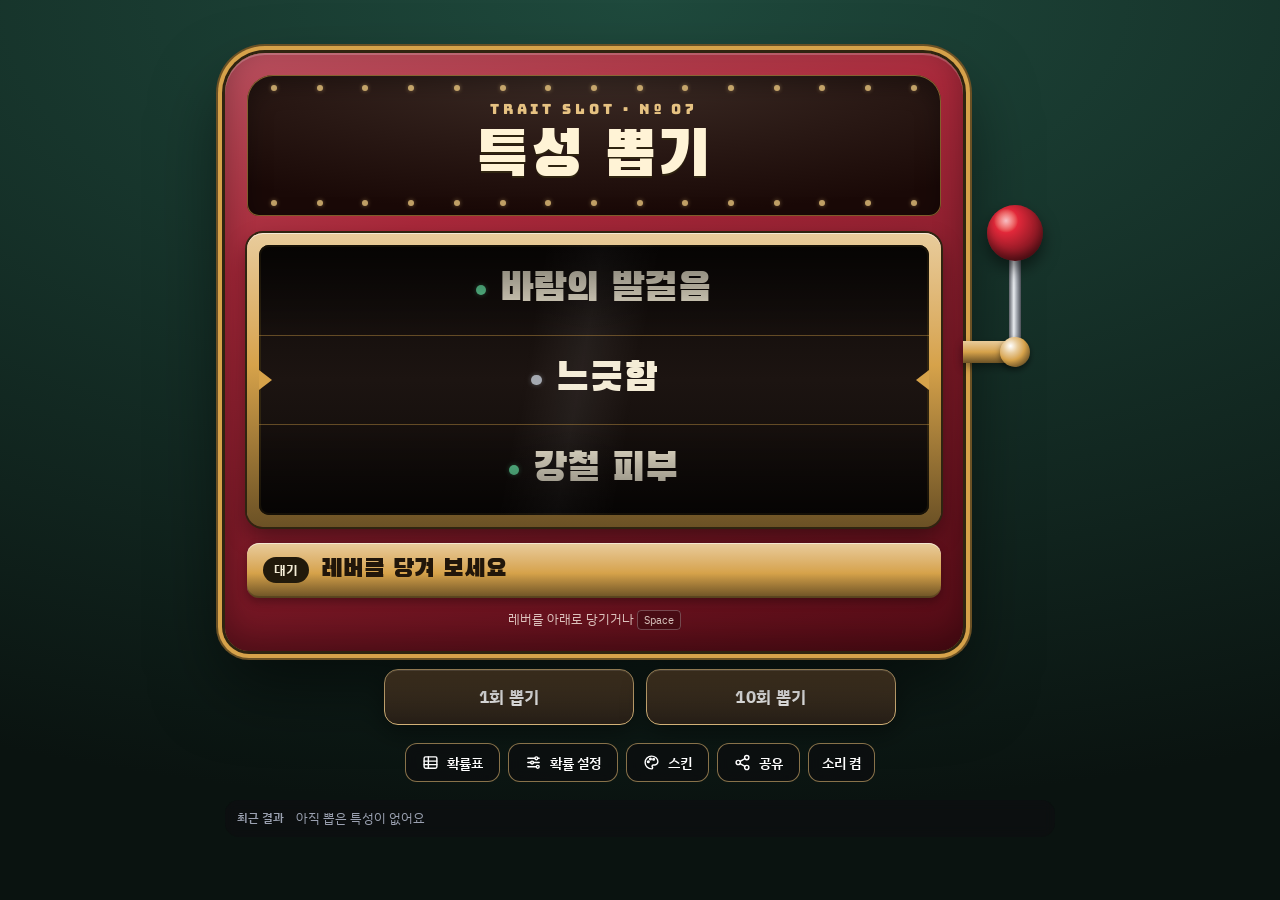
==== commit 8b9ca027: "등급별 연출을 요청한 흐름으로 교체 (신화는 유지) - 기본: 이펙트 없음, 이름만 표시 - 커먼: 작은 별들이 이름 쪽으로 감겨 들며 두 바퀴 돌고 공중으로 날아감 - 언커먼~레" ====
--- a/index.html
+++ b/index.html
@@ -31,10 +31,8 @@
         </header>
         <div class="window-frame" id="frame">
           <div class="window" id="win">
-            <div class="win-fx-back" id="winFxBack" aria-hidden="true"></div>
             <div class="strip" id="strip"></div>
             <div class="payline" aria-hidden="true"></div>
-            <div class="win-fx" id="winFx" aria-hidden="true"></div>
           </div>
         </div>
         <div class="plate" id="plate" aria-live="polite">
--- a/css/traits.css
+++ b/css/traits.css
@@ -1,6 +1,6 @@
 /* 등급 색과 등급별 표시: 점(pip) · 칩 · 릴 결과 · 결과판 · 확률표 · 설정 행 · 기록 · 10회 결과 카드 */
 :root{
-  --t0:#a3a8b0; --t1:#e9edf3; --t2:#62d69b; --t3:#5ea6ff; --t4:#a980ff; --t5:#e6b85c; --t6:#f2f2f2;
+  --t0:#a3a8b0; --t1:#e9edf3; --t2:#62d69b; --t3:#5cc8ff; --t4:#a980ff; --t5:#ffb43a; --t6:#f2f2f2;
   /* 신화는 색 대신 검정/하양 */
   --mythic-split:linear-gradient(90deg,#050505 50%,#f5f5f5 50%);
 }
@@ -9,8 +9,7 @@
 [data-l="6"] .pip{background:var(--mythic-split);box-shadow:0 0 0 1px rgba(255,255,255,.45)}
 .item .pip{width:calc(var(--item-h) * .12);height:calc(var(--item-h) * .12)}
 
-/* 릴 안의 결과: 공개 전에는 흐릿하게, 공개 뒤에는 등급 색이 은은하게 */
-.item.pending .nm{opacity:.16;filter:blur(5px)}
+/* 릴 안의 결과: 등급 색이 은은하게 */
 .item.res[data-l="1"] .nm{color:color-mix(in srgb,var(--reelText) 70%,#fff)}
 .item.res[data-l="2"] .nm{color:color-mix(in srgb,var(--t2) 55%,var(--reelText))}
 .item.res[data-l="3"] .nm,.item.res[data-l="4"] .nm,.item.res[data-l="5"] .nm{color:color-mix(in srgb,var(--c) 62%,var(--reelText))}
--- a/css/effects.css
+++ b/css/effects.css
@@ -1,5 +1,4 @@
-/* 뽑기 연출 전용 스타일.
-   원칙: 효과의 수가 아니라 타이밍과 형태로 희귀함을 표현한다. 무지개 · 폭죽 · 색종이는 쓰지 않는다. */
+/* 뽑기 연출 전용 스타일. */
 
 /* ---------- 회전 중 전조: 주변 조명 ---------- */
 .ambient-glow{position:fixed;inset:0;z-index:0;pointer-events:none;opacity:0;transition:opacity 1.2s ease,filter 1.2s ease;background:radial-gradient(55% 50% at 50% 40%,color-mix(in srgb,var(--amb,#fff) 45%,transparent),transparent 72%)}
@@ -7,20 +6,27 @@
 /* 신화: 세상에서 색이 빠져나간다 */
 html.fx-mono .bg,html.fx-mono .ambient-glow,html.fx-mono .stage{filter:grayscale(1) brightness(.8)}
 
-/* ---------- 파티클 캔버스 (작은 빛 입자만) ---------- */
+/* ---------- 파티클 캔버스 · 릴 위에 띄우는 층 ---------- */
 .fx-canvas{position:fixed;inset:0;z-index:45;width:100%;height:100%;pointer-events:none}
+.fx-float{position:fixed;inset:0;z-index:44;pointer-events:none}
 
-/* ---------- 릴 안 연출 (기본 · 커먼 · 언커먼) ---------- */
-.win-fx-back,.win-fx{position:absolute;inset:0;pointer-events:none;overflow:hidden}
-.win-fx-back{z-index:0}
-.win-fx{z-index:4}
-.row-fx{position:absolute;left:0;right:0;top:var(--item-h);height:var(--item-h)}
-.row-sweep{background:linear-gradient(100deg,transparent 32%,var(--sw) 50%,transparent 68%);mix-blend-mode:screen}
-.row-line{top:calc(var(--item-h) * 1.5);height:1px;left:16%;right:16%;background:linear-gradient(90deg,transparent,var(--lc) 30%,var(--lc) 70%,transparent)}
-.row-glow{top:calc(var(--item-h) * .35);height:calc(var(--item-h) * 2.3);background:radial-gradient(46% 38% at 50% 50%,color-mix(in srgb,var(--gc) 26%,transparent),transparent 78%)}
-.row-ring{left:50%;right:auto;top:calc(var(--item-h) * 1.5);width:calc(var(--item-h) * 2.4);height:calc(var(--item-h) * 2.4);border-radius:50%;background:radial-gradient(circle,transparent 58%,color-mix(in srgb,var(--gc) 50%,transparent) 64%,transparent 70%)}
+/* ---------- 궤도를 도는 작은 것들 ---------- */
+.orbit{position:absolute;z-index:3;pointer-events:none}
+.orbit-guide{position:absolute;left:0;top:0;overflow:visible;pointer-events:none}
+.orbit-guide path{fill:none;stroke:none}
+.orbiter{position:absolute;left:0;top:0;offset-rotate:0deg}
+.orb-star{width:12px;height:12px;background:var(--sc,#fff);clip-path:polygon(50% 0,60% 40%,100% 50%,60% 60%,50% 100%,40% 60%,0 50%,40% 40%)}
+.orb-star.small{width:12px;height:12px}
+.orb-shard{filter:drop-shadow(0 0 4px rgba(255,190,90,.7))}
+.cube{width:44px;height:44px;filter:drop-shadow(0 0 6px rgba(92,200,255,.7))}
+.morph{display:block;width:100%;height:100%;overflow:visible;animation:morph3d 6s linear infinite}
+@keyframes morph3d{from{transform:perspective(240px) rotateX(18deg) rotateY(0deg)}to{transform:perspective(240px) rotateX(18deg) rotateY(360deg)}}
 
-/* ---------- 연출 무대 (레어 이상) ---------- */
+/* 반짝 (네 갈래 빛) */
+.fx-glint{position:absolute;left:50%;top:50%;z-index:4;width:min(60vmin,420px);aspect-ratio:1;pointer-events:none;background:radial-gradient(closest-side,#fff,var(--gc,#fff) 30%,transparent 70%);clip-path:polygon(50% 0,53% 47%,100% 50%,53% 53%,50% 100%,47% 53%,0 50%,47% 47%)}
+.fx-glint.small{position:fixed;width:46px}
+
+/* ---------- 연출 무대 (언커먼 이상) ---------- */
 .fx-stage{
   --tc:#fff;
   position:fixed;inset:0;z-index:40;overflow:hidden;perspective:1200px;outline:none;
@@ -30,11 +36,12 @@
 .fx-stage::before{content:"";position:absolute;inset:0;pointer-events:none;opacity:0;transition:opacity .6s ease;background:radial-gradient(ellipse 70% 65% at 50% 50%,transparent 35%,rgba(0,0,0,.72) 100%)}
 .fx-stage.dim{background:rgba(5,6,10,.9)}
 .fx-stage.dim::before{opacity:1}
-.fx-stage.t-rare{--tc:#5ea6ff}
-.fx-stage.t-epic{--tc:#a980ff;--sc:rgba(214,196,255,.78)}
+.fx-stage.t-unc{--tc:#62d69b}
+.fx-stage.t-rare{--tc:#5cc8ff}
+.fx-stage.t-epic{--tc:#a980ff}
 .fx-stage.t-epic.dim{background:rgba(6,4,12,.93)}
-.fx-stage.t-legend{--tc:#e6b85c;--sc:rgba(240,208,140,.82)}
-.fx-stage.t-legend.black{transition:none;background:#050403}
+.fx-stage.t-legend{--tc:#ffb43a}
+.fx-stage.t-legend.dim{background:rgba(10,6,2,.93)}
 .fx-stage.t-mythic{--tc:#f2f2f2}
 .fx-stage.t-mythic.dim{background:#0c0c0e;transition:background-color .9s ease}
 .fx-stage.t-mythic::before{display:none}
@@ -42,28 +49,37 @@
 .fx-layer{position:absolute;inset:0;display:grid;place-items:center;pointer-events:none}
 .fx-namebox{position:relative;z-index:2;max-width:min(90vw,1000px);padding-inline:12px;text-align:center}
 .fx-name{position:relative;z-index:1;font-family:var(--fx-font);font-weight:700;font-size:clamp(32px,6vw,78px);line-height:1.22;letter-spacing:.08em;color:#f5f6f8;text-wrap:balance;overflow-wrap:anywhere}
-.t-rare .fx-name{color:#eef5ff;text-shadow:0 0 22px rgba(94,166,255,.3)}
-.t-epic .fx-name{color:#f6f0ff;text-shadow:0 0 24px rgba(169,128,255,.34)}
-.t-legend .fx-name{color:#fff4dc;text-shadow:0 0 20px rgba(230,184,92,.32)}
-.fx-ghost,.fx-sweep{position:absolute;inset:0 12px;z-index:2;pointer-events:none}
-.fx-sweep{color:transparent;text-shadow:none;background:linear-gradient(100deg,transparent 42%,var(--sw) 50%,transparent 58%) 150% 0/260% 100% no-repeat;-webkit-background-clip:text;background-clip:text;opacity:0}
+.t-unc .fx-name{color:#effff6;text-shadow:0 0 20px rgba(98,214,155,.32)}
+.t-legend .fx-name{color:#fff4dc;text-shadow:0 0 22px rgba(255,180,58,.4)}
 
-/* 레어: 빛의 선 */
-.fx-hline{position:absolute;left:50%;top:50%;z-index:0;width:min(84vw,1000px);height:1px;transform:translate(-50%,-50%);background:linear-gradient(90deg,transparent,color-mix(in srgb,var(--tc) 85%,#fff) 28%,#fff 50%,color-mix(in srgb,var(--tc) 85%,#fff) 72%,transparent)}
-.fx-vline{position:absolute;left:0;top:-22%;z-index:3;width:2px;height:144%;margin-left:-1px;background:linear-gradient(to bottom,transparent,#d6e8ff 22%,#fff 50%,#d6e8ff 78%,transparent);box-shadow:0 0 12px 1px rgba(94,166,255,.5)}
-.fx-ring{position:absolute;left:50%;top:50%;width:min(64vmin,540px);aspect-ratio:1;border-radius:50%;border:1px solid color-mix(in srgb,var(--tc) 65%,#fff);transform:translate(-50%,-50%)}
+/* 공통 도입: 흰 별 → 등급 색으로 차오름 */
+.ss{position:absolute;left:50%;top:50%;z-index:3;transform:translate(-50%,-50%)}
+.ss-rot{position:absolute;inset:0}
+.ss-base,.ss-fill,.ss-shard{position:absolute;inset:0;clip-path:polygon(50% 0%,61.76% 33.82%,97.55% 34.55%,69.02% 56.18%,79.39% 90.45%,50% 70%,20.61% 90.45%,30.98% 56.18%,2.45% 34.55%,38.24% 33.82%)}
+.ss-base{background:#fff}
+.ss-fill{transform:scale(0)}
+.ss-crack{position:absolute;inset:0;z-index:2;width:100%;height:100%;overflow:visible}
+.ss-crack path{fill:none;stroke:#fff8df;stroke-width:1.1;stroke-linecap:round;stroke-linejoin:round}
+.fx-core{position:absolute;left:50%;top:50%;z-index:4;width:min(40vmin,300px);aspect-ratio:1;border-radius:50%;background:radial-gradient(closest-side,#fff,rgba(255,214,130,.6) 40%,transparent)}
 
-/* 에픽: 모이는 빛 · 문양 */
-.fx-orb{position:absolute;left:50%;top:50%;width:min(80vmin,640px);aspect-ratio:1;border-radius:50%;transform:translate(-50%,-50%);background:radial-gradient(closest-side,color-mix(in srgb,var(--tc) 30%,transparent),color-mix(in srgb,var(--tc) 8%,transparent) 55%,transparent)}
-.fx-pin{position:absolute;left:50%;top:50%;z-index:3;width:24px;height:24px;border-radius:50%;transform:translate(-50%,-50%);background:radial-gradient(closest-side,#fff,color-mix(in srgb,var(--tc) 55%,#fff) 40%,transparent)}
-.fx-sigil{position:absolute;left:50%;top:50%;z-index:0;transform:translate(-50%,-50%);overflow:visible}
-.fx-sigil path{fill:none;stroke:var(--sc)}
+/* 레어: 한 획씩 채워지는 이름 */
+.fx-stroke{display:inline-block;overflow:visible;vertical-align:middle}
+.fx-stroke text{font-family:var(--fx-font);font-weight:700;letter-spacing:.08em;white-space:pre;stroke-linecap:round;stroke-linejoin:round;filter:drop-shadow(0 0 14px rgba(92,200,255,.35))}
 
-/* 레전더리: 낮은 금빛 · 이동하는 선 · 화면 밖으로 뻗는 빛 */
-.fx-lowglow{position:absolute;left:50%;top:50%;width:min(96vw,1100px);height:min(36vh,300px);border-radius:50%;transform:translate(-50%,-50%);background:radial-gradient(closest-side,rgba(230,184,92,.26),rgba(230,184,92,.07) 60%,transparent)}
-.fx-travel{position:absolute;left:50%;top:50%;z-index:0;width:min(92vw,1100px);height:1px;transform:translate(-50%,-50%);background:linear-gradient(90deg,transparent,rgba(230,184,92,.5) 20%,rgba(255,236,190,.8) 50%,rgba(230,184,92,.5) 80%,transparent)}
-.fx-travel-spark{position:absolute;left:0;top:50%;width:150px;height:3px;margin:-1.5px 0 0 -75px;background:radial-gradient(closest-side,#fff,rgba(255,222,160,.6) 50%,transparent)}
-.fx-ray{position:absolute;left:50%;top:50%;z-index:1;width:min(24vmin,170px);height:1.5px;margin-top:-.75px;transform-origin:0 50%;background:linear-gradient(90deg,rgba(255,226,160,0),#fff1c8 65%,#fff)}
+/* 에픽: 흰 배경 · 마법진 · 은하수 */
+.fx-white{position:absolute;inset:0;z-index:8;background:#fff;pointer-events:none}
+.fx-stage.t-epic.white{background:#f8f6ff;transition:none;--sc:rgba(112,64,210,.7)}
+.fx-stage.t-epic.white::before{background:radial-gradient(ellipse 70% 65% at 50% 50%,transparent 40%,rgba(110,70,200,.14) 100%)}
+.t-epic.white .fx-name{color:#2b1462;text-shadow:0 0 16px rgba(169,128,255,.35)}
+.t-epic.white .fx-meta{color:rgba(43,20,98,.62)}
+.t-epic.white .fx-hint{color:rgba(43,20,98,.42)}
+.fx-sigil{position:absolute;left:50%;top:50%;z-index:1;transform:translate(-50%,-50%);overflow:visible}
+.fx-sigil path{fill:none;stroke:var(--sc,rgba(214,196,255,.78))}
+.mw{position:absolute;inset:0;z-index:0;pointer-events:none}
+.mw-haze{position:absolute;left:50%;top:-10%;width:36vw;height:120%;transform:translateX(-50%) rotate(10deg);background:linear-gradient(90deg,transparent,rgba(169,128,255,.14) 30%,rgba(120,70,220,.22) 50%,rgba(169,128,255,.14) 70%,transparent);filter:blur(18px)}
+.mw-stars{position:absolute;inset:0;width:100%;height:100%}
+.mw-stars .tw{animation:tw 2.4s ease-in-out infinite}
+@keyframes tw{50%{opacity:.2}}
 
 /* 공통: 섬광 · 보조 정보 */
 .fx-flash{position:absolute;inset:0;z-index:9;pointer-events:none}
@@ -95,7 +111,6 @@
 .m-card-wrap.light .m-tex{opacity:.16;mix-blend-mode:multiply}
 .m-name{position:relative;font-family:var(--fx-font);font-weight:900;font-size:clamp(28px,6vw,62px);line-height:1.2;letter-spacing:.1em;text-align:center;text-wrap:balance;overflow-wrap:anywhere}
 .m-rule{position:relative;width:42%;height:1px;background:currentColor;opacity:0}
-.orbit{position:absolute;z-index:3;pointer-events:none}
 .orbit-svg{position:absolute;left:0;top:0;overflow:visible;mix-blend-mode:difference}
 .orbit-trail{fill:none;stroke:#fff;stroke-width:1}
 .orbit-star{
@@ -105,4 +120,5 @@
 
 @media (prefers-reduced-motion:reduce){
   .ambient-glow,.ambient-veil,.fx-stage{transition-duration:.3s}
+  .morph,.mw-stars .tw{animation:none}
 }
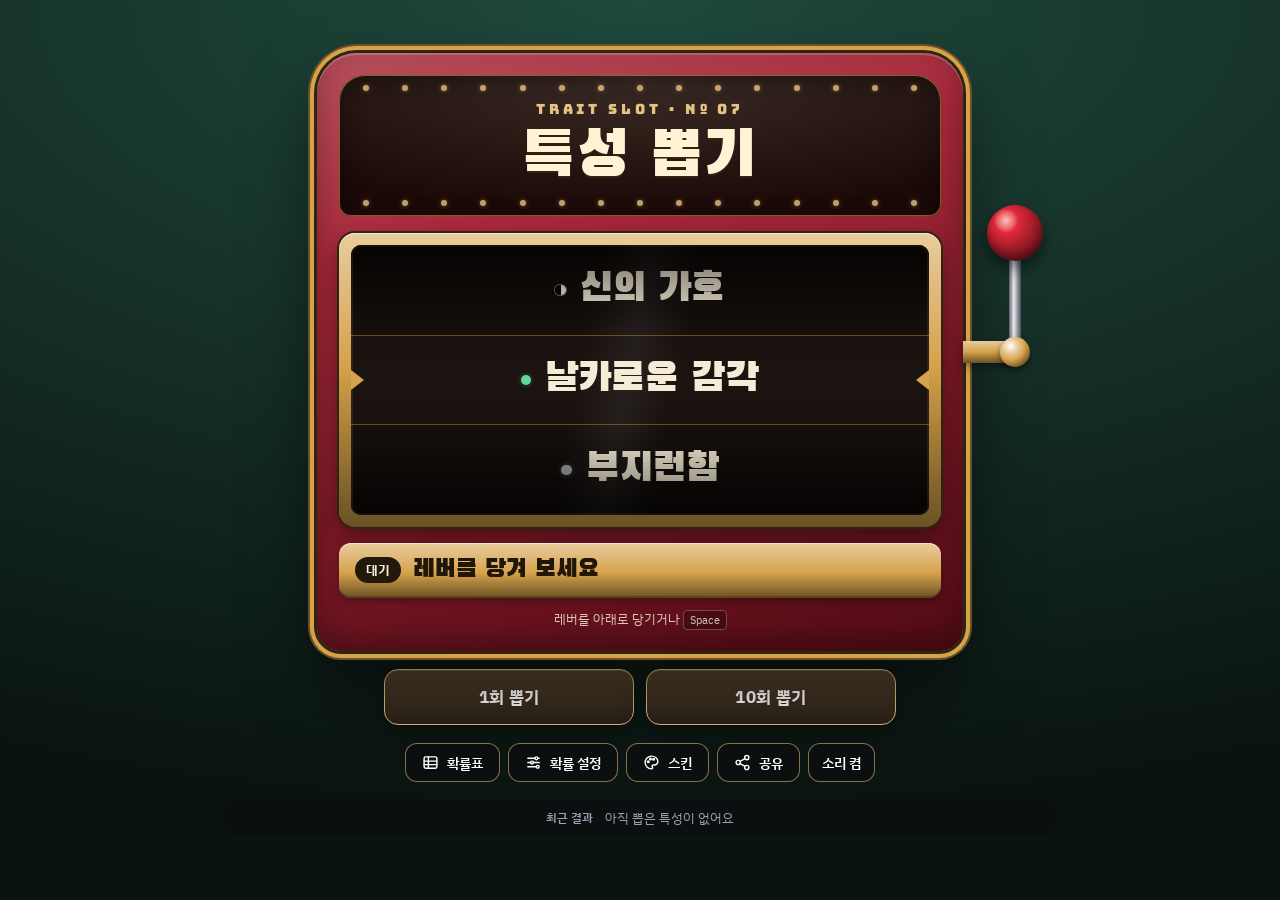
==== commit 1046786b: "가운데 정렬 · 등급별 사운드 보강 · 확률표 .txt 저장/불러오기 · 신화 연출 교체 - 레버 폭만큼 왼쪽 여백을 둬서 본체(릴)와 연출이 같은 중심선에 오게 함 - 사운드: " ====
--- a/index.html
+++ b/index.html
@@ -103,6 +103,12 @@
     <p class="lead">등급마다 확률(%)을 정하고, 특성 이름은 쉼표나 줄바꿈으로 나눠 적으세요. 고친 내용은 바로 저장돼요.</p>
     <div class="sum" id="sum"></div>
     <ol class="tier-list" id="tierList"></ol>
+    <h3 class="section-title">내 컴퓨터에 저장 / 불러오기</h3>
+    <div class="file-row">
+      <button type="button" class="btn ghost" id="poolSave">.txt 파일로 저장</button>
+      <span class="btn ghost file-btn">.txt 파일 불러오기<input type="file" id="poolLoad" accept=".txt,text/plain" aria-label="확률표 파일 불러오기"></span>
+    </div>
+    <p class="note">저장한 파일은 메모장으로 열어 바로 고칠 수 있어요. 파일을 친구에게 보내면 그 사람도 같은 특성으로 뽑아요.</p>
   </div>
   <div class="dlg-foot">
     <span class="save-state" id="saveState">기본값</span>
--- a/css/base.css
+++ b/css/base.css
@@ -62,7 +62,7 @@
 .ctl:hover{background:rgba(14,12,16,.82)}
 .ctl svg{width:17px;height:17px;flex:none}
 .ctl.sound{padding-inline:13px}
-.history{display:flex;flex-wrap:wrap;align-items:center;gap:6px 8px;width:min(100%,830px);padding:8px 12px;border-radius:14px;background:rgba(14,12,16,.5);-webkit-backdrop-filter:blur(6px);backdrop-filter:blur(6px);font-size:13px}
+.history{display:flex;flex-wrap:wrap;align-items:center;justify-content:center;gap:6px 8px;width:min(100%,830px);padding:8px 12px;border-radius:14px;background:rgba(14,12,16,.5);-webkit-backdrop-filter:blur(6px);backdrop-filter:blur(6px);font-size:13px}
 .history-label{font-size:12px;font-weight:600;color:var(--ui-muted);margin-right:4px}
 .history ol{list-style:none;margin:0;padding:0;display:contents}
 
--- a/css/machine.css
+++ b/css/machine.css
@@ -1,5 +1,7 @@
 /* 뽑기 장치: 몸체 · 간판 · 릴 창 · 결과판 · 레버 · 모양 변형 */
+/* 레버 폭만큼 왼쪽에 같은 여백을 둬서 본체(릴)가 화면 한가운데 오게 한다 */
 .machine{position:relative;display:flex;width:min(100%,830px)}
+.machine::before{content:"";flex:none;width:92px}
 .cabinet{
   flex:1;min-width:0;position:relative;overflow:hidden;
   display:grid;gap:clamp(12px,1.8vh,18px);padding:clamp(14px,2.2vw,22px);
@@ -90,6 +92,7 @@
 @keyframes invite{50%{box-shadow:0 8px 16px rgba(0,0,0,.5),inset 0 -5px 10px rgba(0,0,0,.35),0 0 0 8px color-mix(in srgb,var(--knob) 22%,transparent)}}
 
 @media (max-width:560px){
+  .machine::before{width:60px}
   .lever-wrap{width:60px}
   .lever-arm{width:34px;height:18px}
   .pivot{left:34px}
--- a/css/effects.css
+++ b/css/effects.css
@@ -87,36 +87,43 @@
 .fx-meta{font-family:var(--fx-caps);font-size:12.5px;font-weight:500;letter-spacing:.32em;color:rgba(255,255,255,.58)}
 .fx-hint{font-size:12px;color:rgba(255,255,255,.34)}
 
-/* ---------- 신화: 흑백 → 절단 → 조각 → 특성 조각 → 별 하나 ---------- */
-.mem{position:absolute;inset:0;z-index:1;width:100%;height:100%}
-.half{position:absolute;inset:0;z-index:2;background-size:100% 100%;background-repeat:no-repeat;will-change:transform}
-.shard{position:absolute;z-index:4;background-repeat:no-repeat;will-change:transform}
+/* ---------- 신화: 가짜 등급 → ?? → 글리치 → 암전 → 흑백 점멸 → 눈 → 칼질 → 파편 → 이름 ---------- */
+.fx-stage.t-basic,.fx-stage.t-common{--tc:#dfe3ea}
+.fx-stage.black{background:#000;transition:background-color .25s ease}
+.fx-stage.black::before{opacity:0}
+/* ?? */
+.q-holder{position:absolute;inset:0;z-index:1;pointer-events:none}
+.q-mark{position:absolute;font-family:var(--fx-font);font-weight:900;line-height:1;color:#fff;mix-blend-mode:difference}
+/* 글리치 */
+.g-band{position:absolute;left:-10%;right:-10%;z-index:9;background:rgba(255,255,255,.9);mix-blend-mode:difference;pointer-events:none}
+.g-flash{position:absolute;inset:0;z-index:9;background:#fff;opacity:0;pointer-events:none}
+.g-scan{position:absolute;left:0;right:0;top:0;height:30%;z-index:9;pointer-events:none;background:repeating-linear-gradient(180deg,rgba(255,255,255,.12) 0 2px,transparent 2px 5px)}
+.g-block{position:absolute;z-index:9;mix-blend-mode:difference;pointer-events:none}
+.g-err{position:absolute;inset:0;z-index:9;pointer-events:none;font-family:ui-monospace,Menlo,Consolas,monospace}
+.g-err-line{position:absolute;font-size:13px;letter-spacing:.06em;color:#7dff9b;text-shadow:0 0 6px rgba(80,255,140,.6);white-space:nowrap}
+/* 흑백 점멸 · 눈 · 파편 */
+.bw{position:absolute;inset:0;z-index:10;background:#fff}
+.eye-svg{position:absolute;left:0;top:0;z-index:2;width:100%;height:100%}
+.frag-wrap{position:absolute;z-index:4;will-change:transform;filter:drop-shadow(0 0 1px rgba(255,255,255,.55)) drop-shadow(0 6px 14px rgba(0,0,0,.8))}
+.frag{position:absolute;inset:0;background-color:#050505;background-repeat:no-repeat}
 .slash{
   position:absolute;z-index:6;height:14px;margin-top:-7px;transform-origin:0 50%;
   background:linear-gradient(to bottom,transparent 0%,rgba(0,0,0,.35) 22%,rgba(255,255,255,.95) 41%,#000 46%,#000 54%,rgba(255,255,255,.95) 59%,rgba(0,0,0,.35) 78%,transparent 100%);
   filter:drop-shadow(0 0 7px rgba(0,0,0,.75));
 }
-.cracks{position:absolute;inset:0;z-index:5;width:100%;height:100%;overflow:visible;pointer-events:none;mix-blend-mode:difference}
-.cracks path{fill:none;stroke:rgba(255,255,255,.6);stroke-width:1}
-.edge-cracks{position:absolute;inset:0;z-index:1;width:100%;height:100%;pointer-events:none}
-.edge-cracks path{fill:none;stroke:rgba(255,255,255,.15);stroke-width:1}
-.m-layer{z-index:7;perspective:1100px}
-.m-card-wrap{position:relative;width:min(86vw,640px);filter:drop-shadow(0 0 1px rgba(255,255,255,.75)) drop-shadow(0 26px 50px rgba(0,0,0,.65));will-change:transform}
-.m-card-wrap.light{filter:drop-shadow(0 0 1px rgba(0,0,0,.85)) drop-shadow(0 26px 50px rgba(0,0,0,.6))}
-.m-card{position:relative;display:grid;place-items:center;gap:14px;min-height:clamp(130px,24vw,210px);padding:clamp(26px,5vw,48px) clamp(28px,6vw,60px);overflow:hidden}
-.m-card-wrap.dark .m-card{background:#0a0a0b;color:#f4f4f2}
-.m-card-wrap.light .m-card{background:#efefec;color:#0b0b0c}
-.m-tex{position:absolute;inset:-6%;background-size:cover;background-position:center}
-.m-card-wrap.dark .m-tex{opacity:.12;mix-blend-mode:screen}
-.m-card-wrap.light .m-tex{opacity:.16;mix-blend-mode:multiply}
-.m-name{position:relative;font-family:var(--fx-font);font-weight:900;font-size:clamp(28px,6vw,62px);line-height:1.2;letter-spacing:.1em;text-align:center;text-wrap:balance;overflow-wrap:anywhere}
-.m-rule{position:relative;width:42%;height:1px;background:currentColor;opacity:0}
-.orbit-svg{position:absolute;left:0;top:0;overflow:visible;mix-blend-mode:difference}
-.orbit-trail{fill:none;stroke:#fff;stroke-width:1}
-.orbit-star{
-  position:absolute;left:0;top:0;width:12px;height:12px;offset-rotate:0deg;background:#fff;mix-blend-mode:difference;
-  clip-path:polygon(50% 0,60% 40%,100% 50%,60% 60%,50% 100%,40% 60%,0 50%,40% 40%);
-}
+/* 신화 이름: 10종 연출 공통 */
+.m-layer{z-index:7}
+.m-title{font-weight:900;font-size:clamp(38px,7.4vw,96px);letter-spacing:.1em;color:#fff;text-shadow:0 0 30px rgba(255,255,255,.35),0 0 90px rgba(255,255,255,.18)}
+.m-title .ch{display:inline-block;white-space:pre}
+.m-half,.m-ghost{position:absolute;inset:0;pointer-events:none}
+.m-strokebox .fx-stroke text{filter:drop-shadow(0 0 16px rgba(255,255,255,.45))}
+.m-cursor{display:inline-block;width:.5em;height:1em;margin-left:.06em;vertical-align:-.1em;background:#fff;animation:mcur .5s steps(1,end) infinite}
+@keyframes mcur{50%{opacity:0}}
+.m-wipe{position:absolute;top:-18%;height:136%;width:3px;margin-left:-1.5px;background:linear-gradient(to bottom,transparent,#fff 50%,transparent);box-shadow:0 0 18px 3px rgba(255,255,255,.7)}
+.m-shutter{position:absolute;left:-4%;right:-4%;height:2px;background:linear-gradient(90deg,transparent,#fff,transparent)}
+.m-shutter.top{top:-6%}
+.m-shutter.bottom{bottom:-6%}
+.m-ring{position:absolute;left:50%;top:50%;width:min(70vmin,620px);aspect-ratio:1;border-radius:50%;border:2px solid rgba(255,255,255,.75)}
 
 @media (prefers-reduced-motion:reduce){
   .ambient-glow,.ambient-veil,.fx-stage{transition-duration:.3s}
